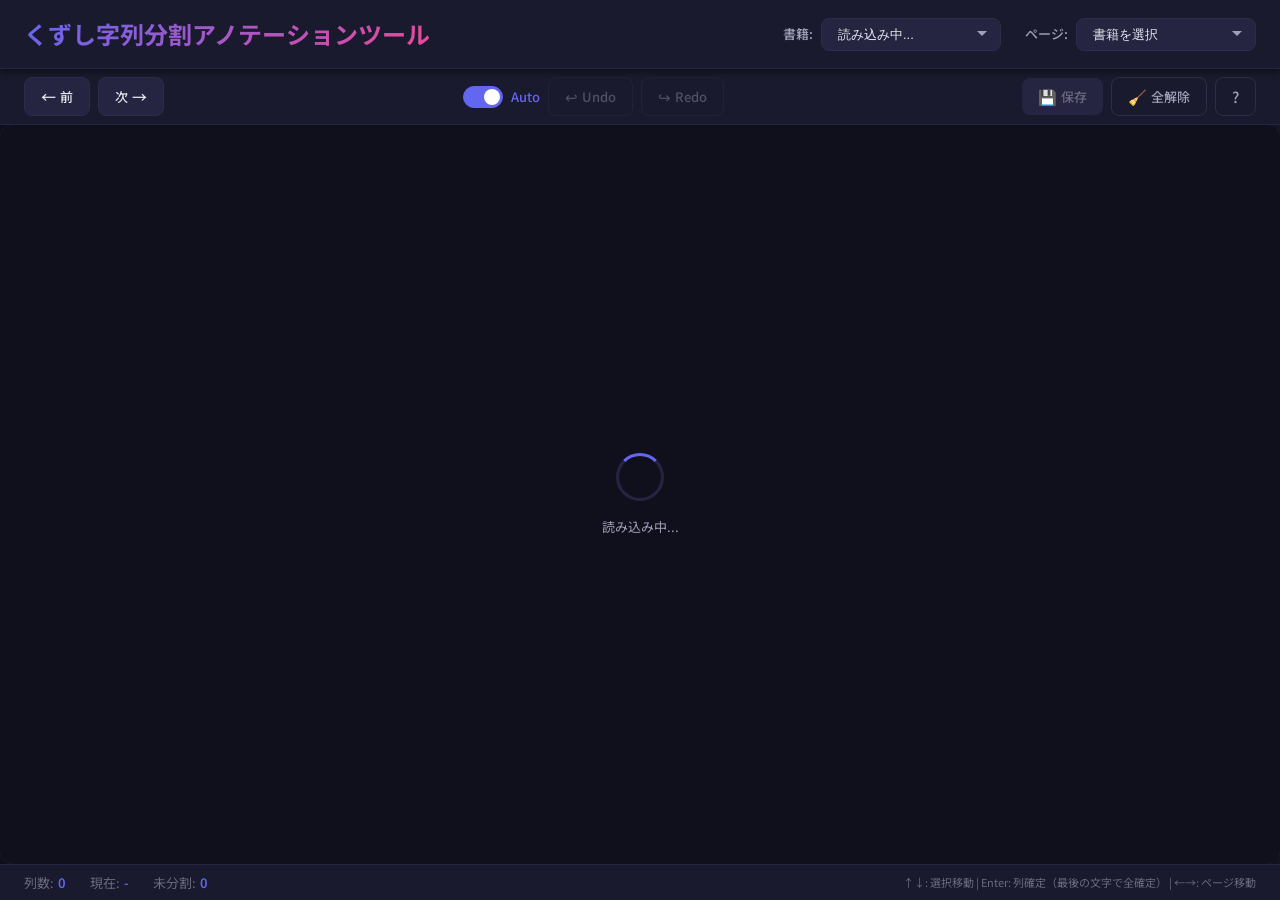
==== templates/index.html @ 4466d8a5 "機能: 自動未分割化の追加、進捗率の更新機能を実装 - README.mdに新しいショートカット「Shift + N」を追加 - 進捗率を更新する関数をapp.jsに追加 - アノテーション保存時にバ" ====
<!DOCTYPE html>
<html lang="ja">
<head>
    <meta charset="UTF-8">
    <meta name="viewport" content="width=device-width, initial-scale=1.0">
    <title>くずし字列分割アノテーションツール</title>
    <meta name="description" content="日本古典籍くずし字データセットの列分割アノテーションツール">
    <link rel="stylesheet" href="/static/style.css?v=2">
    <link rel="preconnect" href="https://fonts.googleapis.com">
    <link rel="preconnect" href="https://fonts.gstatic.com" crossorigin>
    <link href="https://fonts.googleapis.com/css2?family=Noto+Sans+JP:wght@400;500;700&display=swap" rel="stylesheet">
</head>
<body>
    <div class="app">
        <!-- ヘッダー -->
        <header class="header">
            <h1 class="header__title">くずし字列分割アノテーションツール</h1>
            <div class="header__controls">
                <div class="control-group">
                    <label for="book-select">書籍:</label>
                    <select id="book-select" class="select">
                        <option value="">読み込み中...</option>
                    </select>
                </div>
                <div class="control-group">
                    <label for="page-select">ページ:</label>
                    <select id="page-select" class="select">
                        <option value="">書籍を選択</option>
                    </select>
                </div>
            </div>
        </header>

        <!-- ツールバー -->
        <div class="toolbar">
            <div class="toolbar__left">
                <button id="btn-prev" class="btn btn--secondary" title="前のページ (←)">
                    <span class="btn__icon">←</span> 前
                </button>
                <button id="btn-next" class="btn btn--secondary" title="次のページ (→)">
                    次 <span class="btn__icon">→</span>
                </button>
            </div>
            <div class="toolbar__center">
                <label class="toggle" title="自動列推定 ON/OFF (A)">
                    <input type="checkbox" id="auto-toggle" checked>
                    <span class="toggle__slider"></span>
                    <span class="toggle__label">Auto</span>
                </label>
                <button id="btn-undo" class="btn btn--outline" title="元に戻す (Z)" disabled>
                    <span class="btn__icon">↩</span> Undo
                </button>
                <button id="btn-redo" class="btn btn--outline" title="やり直し (Y)" disabled>
                    <span class="btn__icon">↪</span> Redo
                </button>
            </div>
            <div class="toolbar__right">
                <button id="btn-save" class="btn btn--primary btn--muted" title="保存 (S)">
                    <span class="btn__icon">💾</span> 保存
                </button>
                <button id="btn-clear" class="btn btn--outline" title="全解除 (Shift+N)">
                    <span class="btn__icon">🧹</span> 全解除
                </button>
                <button id="btn-help" class="btn btn--outline" title="ヘルプ (H)">
                    <span class="btn__icon">?</span>
                </button>
            </div>
        </div>

        <!-- メインコンテンツ -->
        <main class="main">
            <div class="canvas-container">
                <canvas id="annotation-canvas"></canvas>
                <div id="loading" class="loading">
                    <div class="loading__spinner"></div>
                    <div class="loading__text">読み込み中...</div>
                </div>
                <!-- トースト通知 -->
                <div id="toast" class="toast hidden"></div>
            </div>
        </main>

        <!-- ステータスバー -->
        <footer class="statusbar">
            <div class="statusbar__item">
                <span class="statusbar__label">列数:</span>
                <span id="status-columns" class="statusbar__value">0</span>
            </div>
            <div class="statusbar__item">
                <span class="statusbar__label">現在:</span>
                <span id="status-current" class="statusbar__value">-</span>
            </div>
            <div class="statusbar__item">
                <span class="statusbar__label">未分割:</span>
                <span id="status-remaining" class="statusbar__value">0</span>
            </div>
            <div class="statusbar__item statusbar__hint">
                <span>↑↓: 選択移動 | Enter: 列確定（最後の文字で全確定） | ←→: ページ移動</span>
            </div>
        </footer>
    </div>

    <!-- 保存確認ダイアログ -->
    <dialog id="save-dialog" class="dialog">
        <div class="dialog__content">
            <h2 class="dialog__title">変更を保存しますか？</h2>
            <p class="dialog__text">現在のページに未保存の変更があります。</p>
            <div class="dialog__actions">
                <button id="dialog-cancel" class="btn btn--outline">キャンセル</button>
                <button id="dialog-discard" class="btn btn--secondary">保存しない</button>
                <button id="dialog-save" class="btn btn--primary">保存する</button>
            </div>
        </div>
    </dialog>

    <!-- ヘルプダイアログ -->
    <dialog id="help-dialog" class="dialog dialog--wide">
        <div class="dialog__content">
            <div class="dialog__header">
                <h2 class="dialog__title">くずし字列分割アノテーションツール</h2>
                <button id="help-close" class="dialog__close" title="閉じる">&times;</button>
            </div>
            
            <div class="help-content">
                <section class="help-section">
                    <h3>概要</h3>
                    <p>日本古典籍くずし字データセットの列分割アノテーションを行うツールです。各文字のbboxを列単位でグループ化し、列画像とCSVアノテーションを出力します。</p>
                </section>

                <section class="help-section">
                    <h3>基本操作</h3>
                    <ol>
                        <li>書籍とページを選択（起動時は自動で最初のページを表示）</li>
                        <li>↓キーで列の最後の文字まで移動</li>
                        <li>次の列の先頭文字でEnterキー → 直前までが列として確定</li>
                        <li>最後の列は、最後の文字でEnterキー → 残り全部が確定</li>
                        <li>Sキーで保存 → CSVと列画像を出力</li>
                    </ol>
                </section>

                <section class="help-section">
                    <h3>キーボードショートカット</h3>
                    <table class="help-table">
                        <tr><td><kbd>↑</kbd> <kbd>↓</kbd></td><td>文字選択を移動</td></tr>
                        <tr><td><kbd>←</kbd> <kbd>→</kbd></td><td>前後のページへ移動</td></tr>
                        <tr><td><kbd>Enter</kbd></td><td>列を確定（選択した文字から新しい列開始）</td></tr>
                        <tr><td><kbd>Z</kbd></td><td>元に戻す (Undo)</td></tr>
                        <tr><td><kbd>Y</kbd></td><td>やり直し (Redo)</td></tr>
                        <tr><td><kbd>S</kbd></td><td>保存</td></tr>
                        <tr><td><kbd>H</kbd></td><td>このヘルプを表示</td></tr>
                        <tr><td><kbd>N</kbd></td><td>選択文字を未分割に戻す</td></tr>
                        <tr><td><kbd>Shift</kbd> + <kbd>N</kbd></td><td>全解除（全て未分割に戻す）</td></tr>
                        <tr><td><kbd>A</kbd></td><td>Autoモード ON/OFF 切り替え</td></tr>
                    </table>
                </section>

                <section class="help-section">
                    <h3>表示の見方</h3>
                    <ul class="help-legend">
                        <li><span class="legend-box legend--default"></span>未割り当ての文字</li>
                        <li><span class="legend-box legend--selected"></span>選択中の文字</li>
                        <li><span class="legend-box legend--confirmed"></span>確定済みの列（色で区別）</li>
                        <li><span class="legend-line"></span>Char ID順の重心線</li>
                    </ul>
                </section>

                <section class="help-section">
                    <h3>Autoモード</h3>
                    <p>ONにすると、既存のアノテーションがないページを開いた時に、X座標に基づいて自動で列を推定します。推定結果を修正してから保存できます。</p>
                </section>

                <section class="help-section">
                    <h3>出力ファイル</h3>
                    <ul>
                        <li><code>output/{book_id}/column_annotation.csv</code> - 列アノテーションCSV</li>
                        <li><code>output/{book_id}/columns/{page_id}_col0001.jpg</code> - 列画像</li>
                    </ul>
                </section>
            </div>
        </div>
    </dialog>

    <script src="/static/app.js?v=4"></script>
</body>
</html>
---- static/style.css ----
/* ===== CSS Variables ===== */
:root {
    /* Colors - Dark Theme */
    --bg-primary: #0f0f1a;
    --bg-secondary: #1a1a2e;
    --bg-tertiary: #252542;
    --bg-hover: #2d2d4a;
    
    --text-primary: #e8e8f0;
    --text-secondary: #a0a0b8;
    --text-muted: #6a6a80;
    
    --accent-primary: #6366f1;
    --accent-primary-hover: #818cf8;
    --accent-secondary: #ec4899;
    --accent-success: #10b981;
    --accent-warning: #f59e0b;
    --accent-danger: #ef4444;
    
    /* Bbox Colors */
    --bbox-default: rgba(99, 102, 241, 0.6);
    --bbox-selected: rgba(236, 72, 153, 1);
    --bbox-confirmed: rgba(16, 185, 129, 0.7);
    --centroid-line: rgba(147, 51, 234, 0.5);
    
    /* Shadows */
    --shadow-sm: 0 1px 2px rgba(0, 0, 0, 0.3);
    --shadow-md: 0 4px 6px rgba(0, 0, 0, 0.4);
    --shadow-lg: 0 10px 15px rgba(0, 0, 0, 0.5);
    --shadow-glow: 0 0 20px rgba(99, 102, 241, 0.3);
    
    /* Spacing */
    --space-xs: 4px;
    --space-sm: 8px;
    --space-md: 16px;
    --space-lg: 24px;
    --space-xl: 32px;
    
    /* Borders */
    --radius-sm: 4px;
    --radius-md: 8px;
    --radius-lg: 12px;
    --radius-xl: 16px;
    
    /* Typography */
    --font-family: 'Noto Sans JP', -apple-system, BlinkMacSystemFont, sans-serif;
    --font-size-xs: 11px;
    --font-size-sm: 13px;
    --font-size-md: 15px;
    --font-size-lg: 18px;
    --font-size-xl: 24px;
    
    /* Transitions */
    --transition-fast: 150ms ease;
    --transition-normal: 250ms ease;
}

/* ===== Reset & Base ===== */
*, *::before, *::after {
    box-sizing: border-box;
    margin: 0;
    padding: 0;
}

html, body {
    height: 100%;
    overflow: hidden;
}

body {
    font-family: var(--font-family);
    font-size: var(--font-size-md);
    color: var(--text-primary);
    background: var(--bg-primary);
    line-height: 1.5;
}

/* ===== App Layout ===== */
.app {
    display: flex;
    flex-direction: column;
    height: 100vh;
    background: linear-gradient(135deg, var(--bg-primary) 0%, var(--bg-secondary) 100%);
}

/* ===== Header ===== */
.header {
    display: flex;
    align-items: center;
    justify-content: space-between;
    padding: var(--space-md) var(--space-lg);
    background: var(--bg-secondary);
    border-bottom: 1px solid var(--bg-tertiary);
    box-shadow: var(--shadow-md);
    z-index: 10;
}

.header__title {
    font-size: var(--font-size-xl);
    font-weight: 700;
    background: linear-gradient(135deg, var(--accent-primary) 0%, var(--accent-secondary) 100%);
    -webkit-background-clip: text;
    -webkit-text-fill-color: transparent;
    background-clip: text;
}

.header__controls {
    display: flex;
    gap: var(--space-lg);
}

.control-group {
    display: flex;
    align-items: center;
    gap: var(--space-sm);
}

.control-group label {
    font-size: var(--font-size-sm);
    color: var(--text-secondary);
    font-weight: 500;
}

/* ===== Select ===== */
.select {
    appearance: none;
    background: var(--bg-tertiary);
    border: 1px solid var(--bg-hover);
    border-radius: var(--radius-md);
    padding: var(--space-sm) var(--space-xl) var(--space-sm) var(--space-md);
    font-size: var(--font-size-sm);
    color: var(--text-primary);
    cursor: pointer;
    transition: all var(--transition-fast);
    background-image: url("data:image/svg+xml,%3Csvg xmlns='http://www.w3.org/2000/svg' width='12' height='12' viewBox='0 0 12 12'%3E%3Cpath fill='%23a0a0b8' d='M6 8L1 3h10z'/%3E%3C/svg%3E");
    background-repeat: no-repeat;
    background-position: right 12px center;
    min-width: 180px;
}

.select:hover {
    border-color: var(--accent-primary);
    background-color: var(--bg-hover);
}

.select:focus {
    outline: none;
    border-color: var(--accent-primary);
    box-shadow: 0 0 0 3px rgba(99, 102, 241, 0.2);
}

/* ===== Toolbar ===== */
.toolbar {
    display: flex;
    align-items: center;
    justify-content: space-between;
    padding: var(--space-sm) var(--space-lg);
    background: var(--bg-secondary);
    border-bottom: 1px solid var(--bg-tertiary);
}

.toolbar__left,
.toolbar__center,
.toolbar__right {
    display: flex;
    align-items: center;
    gap: var(--space-sm);
}

/* ===== Toggle Switch ===== */
.toggle {
    display: inline-flex;
    align-items: center;
    gap: var(--space-sm);
    cursor: pointer;
    user-select: none;
}

.toggle input {
    display: none;
}

.toggle__slider {
    position: relative;
    width: 40px;
    height: 22px;
    background: var(--bg-tertiary);
    border-radius: 11px;
    border: 1px solid var(--bg-hover);
    transition: all var(--transition-fast);
}

.toggle__slider::before {
    content: '';
    position: absolute;
    top: 2px;
    left: 2px;
    width: 16px;
    height: 16px;
    background: var(--text-secondary);
    border-radius: 50%;
    transition: all var(--transition-fast);
}

.toggle input:checked + .toggle__slider {
    background: var(--accent-primary);
    border-color: var(--accent-primary);
}

.toggle input:checked + .toggle__slider::before {
    transform: translateX(18px);
    background: white;
}

.toggle__label {
    font-size: var(--font-size-sm);
    font-weight: 500;
    color: var(--text-secondary);
}

.toggle input:checked ~ .toggle__label {
    color: var(--accent-primary);
}

/* ===== Buttons ===== */
.btn {
    display: inline-flex;
    align-items: center;
    gap: var(--space-xs);
    padding: var(--space-sm) var(--space-md);
    border: none;
    border-radius: var(--radius-md);
    font-size: var(--font-size-sm);
    font-weight: 500;
    cursor: pointer;
    transition: all var(--transition-fast);
    font-family: inherit;
}

.btn:disabled {
    opacity: 0.4;
    cursor: not-allowed;
}

.btn__icon {
    font-size: var(--font-size-md);
}

.btn--primary {
    background: linear-gradient(135deg, var(--accent-primary) 0%, var(--accent-secondary) 100%);
    color: white;
    box-shadow: var(--shadow-sm);
}

.btn--primary:hover:not(:disabled) {
    transform: translateY(-1px);
    box-shadow: var(--shadow-md), var(--shadow-glow);
}

.btn--primary:active:not(:disabled) {
    transform: translateY(0);
}

.btn--primary.btn--muted {
    background: var(--bg-tertiary) !important;
    color: var(--text-muted) !important;
    box-shadow: none !important;
}

.btn--primary.btn--muted:hover:not(:disabled) {
    background: var(--bg-hover) !important;
    transform: none !important;
    box-shadow: none !important;
}

.btn--secondary {
    background: var(--bg-tertiary);
    color: var(--text-primary);
    border: 1px solid var(--bg-hover);
}

.btn--secondary:hover:not(:disabled) {
    background: var(--bg-hover);
    border-color: var(--accent-primary);
}

.btn--outline {
    background: transparent;
    color: var(--text-secondary);
    border: 1px solid var(--bg-hover);
}

.btn--outline:hover:not(:disabled) {
    background: var(--bg-tertiary);
    color: var(--text-primary);
    border-color: var(--accent-primary);
}

/* ===== Main Content ===== */
.main {
    flex: 1;
    display: flex;
    align-items: center;
    justify-content: center;
    padding: 0;
    overflow: hidden;
    position: relative;
    min-height: 0; /* flexboxで縮小を許可 */
}

.canvas-container {
    position: relative;
    width: 100%;
    height: 100%;
    display: flex;
    align-items: flex-start;
    justify-content: center;
    overflow: hidden;
    border-radius: var(--radius-lg);
    box-shadow: var(--shadow-lg);
    background: var(--bg-tertiary);
}

#annotation-canvas {
    display: block;
    cursor: crosshair;
}

/* ===== Loading ===== */
.loading {
    position: absolute;
    top: 0;
    left: 0;
    right: 0;
    bottom: 0;
    display: flex;
    flex-direction: column;
    align-items: center;
    justify-content: center;
    background: rgba(15, 15, 26, 0.9);
    backdrop-filter: blur(4px);
    z-index: 100;
}

.loading.hidden {
    display: none;
}

.loading__spinner {
    width: 48px;
    height: 48px;
    border: 3px solid var(--bg-tertiary);
    border-top-color: var(--accent-primary);
    border-radius: 50%;
    animation: spin 1s linear infinite;
}

@keyframes spin {
    to { transform: rotate(360deg); }
}

.loading__text {
    margin-top: var(--space-md);
    color: var(--text-secondary);
    font-size: var(--font-size-sm);
}

/* ===== Toast ===== */
.toast {
    position: absolute;
    top: var(--space-md);
    right: var(--space-md);
    padding: var(--space-sm) var(--space-lg);
    background: linear-gradient(135deg, var(--accent-success) 0%, #059669 100%);
    color: white;
    border-radius: var(--radius-md);
    font-size: var(--font-size-sm);
    font-weight: 500;
    box-shadow: var(--shadow-lg);
    z-index: 200;
    opacity: 1;
    transform: translateY(0);
    transition: opacity 0.3s ease, transform 0.3s ease;
}

.toast.hidden {
    opacity: 0;
    transform: translateY(-10px);
    pointer-events: none;
}

.toast.error {
    background: linear-gradient(135deg, var(--accent-danger) 0%, #dc2626 100%);
}

/* ===== Status Bar ===== */
.statusbar {
    display: flex;
    align-items: center;
    gap: var(--space-lg);
    padding: var(--space-sm) var(--space-lg);
    background: var(--bg-secondary);
    border-top: 1px solid var(--bg-tertiary);
    font-size: var(--font-size-sm);
}

.statusbar__item {
    display: flex;
    align-items: center;
    gap: var(--space-xs);
}

.statusbar__label {
    color: var(--text-muted);
}

.statusbar__value {
    color: var(--accent-primary);
    font-weight: 600;
    font-variant-numeric: tabular-nums;
}

.statusbar__hint {
    margin-left: auto;
    color: var(--text-muted);
    font-size: var(--font-size-xs);
}

/* ===== Dialog ===== */
.dialog {
    position: fixed;
    top: 50%;
    left: 50%;
    transform: translate(-50%, -50%);
    border: none;
    border-radius: var(--radius-xl);
    background: var(--bg-secondary);
    box-shadow: var(--shadow-lg);
    padding: 0;
    max-width: 400px;
    width: 90%;
}

.dialog::backdrop {
    background: rgba(0, 0, 0, 0.7);
    backdrop-filter: blur(4px);
}

.dialog__content {
    padding: var(--space-xl);
}

.dialog__title {
    font-size: var(--font-size-lg);
    font-weight: 600;
    color: var(--text-primary);
    margin-bottom: var(--space-sm);
}

.dialog__text {
    color: var(--text-secondary);
    font-size: var(--font-size-sm);
    margin-bottom: var(--space-lg);
}

.dialog__actions {
    display: flex;
    gap: var(--space-sm);
    justify-content: flex-end;
}

/* ===== Help Dialog ===== */
.dialog--wide {
    max-width: 600px;
    max-height: 80vh;
}

.dialog--wide .dialog__content {
    padding: var(--space-lg);
    overflow-y: auto;
    max-height: 80vh;
}

.dialog__header {
    display: flex;
    justify-content: space-between;
    align-items: center;
    margin-bottom: var(--space-md);
    padding-bottom: var(--space-md);
    border-bottom: 1px solid var(--bg-tertiary);
}

.dialog__header .dialog__title {
    margin-bottom: 0;
}

.dialog__close {
    background: none;
    border: none;
    font-size: 24px;
    color: var(--text-secondary);
    cursor: pointer;
    padding: var(--space-xs);
    line-height: 1;
    transition: color var(--transition-fast);
}

.dialog__close:hover {
    color: var(--text-primary);
}

.help-content {
    font-size: var(--font-size-sm);
    color: var(--text-secondary);
}

.help-section {
    margin-bottom: var(--space-lg);
}

.help-section:last-child {
    margin-bottom: 0;
}

.help-section h3 {
    font-size: var(--font-size-md);
    font-weight: 600;
    color: var(--text-primary);
    margin-bottom: var(--space-sm);
}

.help-section p {
    line-height: 1.6;
}

.help-section ol,
.help-section ul {
    padding-left: var(--space-lg);
    line-height: 1.8;
}

.help-section code {
    background: var(--bg-tertiary);
    padding: 2px 6px;
    border-radius: var(--radius-sm);
    font-family: monospace;
    font-size: var(--font-size-xs);
}

.help-table {
    width: 100%;
    border-collapse: collapse;
}

.help-table td {
    padding: var(--space-xs) var(--space-sm);
    border-bottom: 1px solid var(--bg-tertiary);
}

.help-table td:first-child {
    width: 120px;
    white-space: nowrap;
}

.help-table kbd {
    display: inline-block;
    background: var(--bg-tertiary);
    border: 1px solid var(--bg-hover);
    border-radius: var(--radius-sm);
    padding: 2px 8px;
    font-family: inherit;
    font-size: var(--font-size-xs);
    box-shadow: 0 1px 0 var(--bg-hover);
}

.help-legend {
    list-style: none;
    padding: 0;
    display: flex;
    flex-wrap: wrap;
    gap: var(--space-md);
}

.help-legend li {
    display: flex;
    align-items: center;
    gap: var(--space-xs);
}

.legend-box {
    display: inline-block;
    width: 20px;
    height: 20px;
    border-radius: var(--radius-sm);
}

.legend--default {
    background: rgba(99, 102, 241, 0.25);
    border: 2px solid rgba(99, 102, 241, 0.6);
}

.legend--selected {
    background: rgba(236, 72, 153, 0.4);
    border: 2px solid rgba(236, 72, 153, 1);
}

.legend--confirmed {
    background: rgba(16, 185, 129, 0.2);
    border: 2px solid rgba(16, 185, 129, 0.7);
}

.legend-line {
    display: inline-block;
    width: 30px;
    height: 3px;
    background: repeating-linear-gradient(
        90deg,
        rgba(147, 51, 234, 0.9) 0px,
        rgba(147, 51, 234, 0.9) 8px,
        transparent 8px,
        transparent 12px
    );
}

/* ===== Scrollbar ===== */
::-webkit-scrollbar {
    width: 10px;
    height: 10px;
}

::-webkit-scrollbar-track {
    background: var(--bg-tertiary);
    border-radius: var(--radius-sm);
}

::-webkit-scrollbar-thumb {
    background: var(--bg-hover);
    border-radius: var(--radius-sm);
}

::-webkit-scrollbar-thumb:hover {
    background: var(--accent-primary);
}

/* ===== Responsive ===== */
@media (max-width: 768px) {
    .header {
        flex-direction: column;
        gap: var(--space-md);
    }
    
    .header__controls {
        width: 100%;
        flex-direction: column;
        gap: var(--space-sm);
    }
    
    .select {
        width: 100%;
    }
    
    .toolbar {
        flex-wrap: wrap;
        gap: var(--space-sm);
    }
    
    .statusbar {
        flex-wrap: wrap;
        gap: var(--space-sm);
    }
    
    .statusbar__hint {
        width: 100%;
        margin-left: 0;
        text-align: center;
    }
}
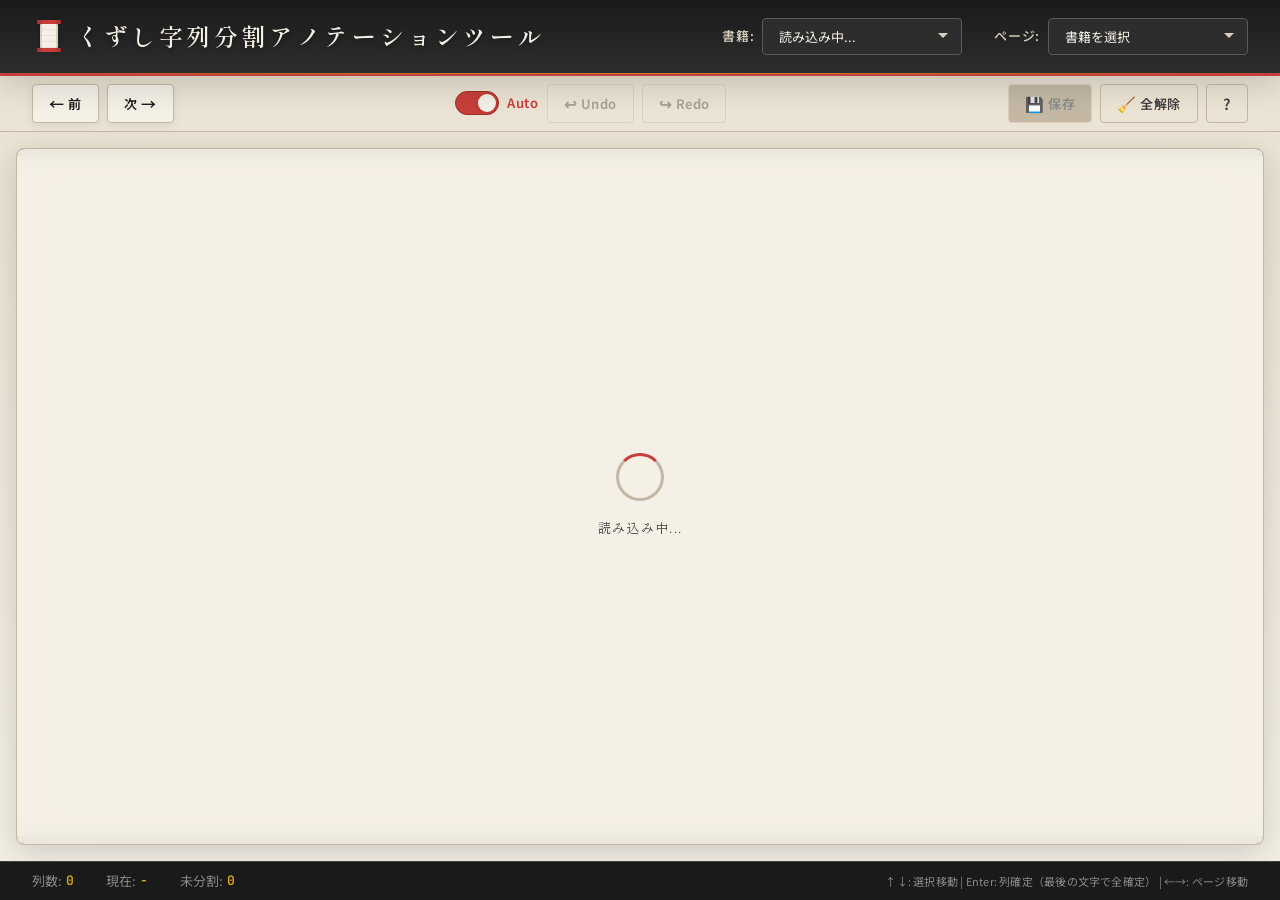
==== commit e31aa64d: "スタイル: 墨と和紙デザインシステムの導入と色の定義を更新" ====
--- a/templates/index.html
+++ b/templates/index.html
@@ -5,10 +5,10 @@
     <meta name="viewport" content="width=device-width, initial-scale=1.0">
     <title>くずし字列分割アノテーションツール</title>
     <meta name="description" content="日本古典籍くずし字データセットの列分割アノテーションツール">
-    <link rel="stylesheet" href="/static/style.css?v=2">
+    <link rel="stylesheet" href="/static/style.css?v=3">
     <link rel="preconnect" href="https://fonts.googleapis.com">
     <link rel="preconnect" href="https://fonts.gstatic.com" crossorigin>
-    <link href="https://fonts.googleapis.com/css2?family=Noto+Sans+JP:wght@400;500;700&display=swap" rel="stylesheet">
+    <link href="https://fonts.googleapis.com/css2?family=Shippori+Mincho:wght@400;500;600;700&family=Noto+Sans+JP:wght@400;500;600;700&family=JetBrains+Mono:wght@400;500&display=swap" rel="stylesheet">
 </head>
 <body>
     <div class="app">
--- a/static/style.css
+++ b/static/style.css
@@ -1,61 +1,88 @@
-/* ===== CSS Variables ===== */
+/* ===== 墨と和紙 - Sumi & Washi Design System ===== */
+
+/* 
+ * くずし字アノテーションツール
+ * 伝統的な和紙・墨のテクスチャとモダンなUIの融合
+ */
+
 :root {
-    /* Colors - Dark Theme */
-    --bg-primary: #0f0f1a;
-    --bg-secondary: #1a1a2e;
-    --bg-tertiary: #252542;
-    --bg-hover: #2d2d4a;
-    
-    --text-primary: #e8e8f0;
-    --text-secondary: #a0a0b8;
-    --text-muted: #6a6a80;
-    
-    --accent-primary: #6366f1;
-    --accent-primary-hover: #818cf8;
-    --accent-secondary: #ec4899;
-    --accent-success: #10b981;
-    --accent-warning: #f59e0b;
-    --accent-danger: #ef4444;
-    
-    /* Bbox Colors */
-    --bbox-default: rgba(99, 102, 241, 0.6);
-    --bbox-selected: rgba(236, 72, 153, 1);
-    --bbox-confirmed: rgba(16, 185, 129, 0.7);
-    --centroid-line: rgba(147, 51, 234, 0.5);
-    
-    /* Shadows */
-    --shadow-sm: 0 1px 2px rgba(0, 0, 0, 0.3);
-    --shadow-md: 0 4px 6px rgba(0, 0, 0, 0.4);
-    --shadow-lg: 0 10px 15px rgba(0, 0, 0, 0.5);
-    --shadow-glow: 0 0 20px rgba(99, 102, 241, 0.3);
-    
-    /* Spacing */
+    /* === 墨色パレット (Sumi Colors) === */
+    --sumi-black: #1a1a1a;
+    --sumi-deep: #2d2d2d;
+    --sumi-medium: #404040;
+    --sumi-light: #5a5a5a;
+    --sumi-fade: #8a8a8a;
+    
+    /* === 和紙色パレット (Washi Colors) === */
+    --washi-cream: #f5f0e6;
+    --washi-warm: #ebe3d3;
+    --washi-tan: #d9cfc0;
+    --washi-shadow: #c4b8a5;
+    
+    /* === 朱色アクセント (Shu Accent) === */
+    --shu-primary: #c73e3a;
+    --shu-bright: #e04a45;
+    --shu-deep: #a02f2c;
+    --shu-glow: rgba(199, 62, 58, 0.3);
+    
+    /* === 墨の濃淡 (Ink Gradients) === */
+    --ink-strong: rgba(26, 26, 26, 0.95);
+    --ink-medium: rgba(26, 26, 26, 0.7);
+    --ink-light: rgba(26, 26, 26, 0.4);
+    --ink-wash: rgba(26, 26, 26, 0.15);
+    
+    /* === 金箔アクセント (Kinpaku) === */
+    --kinpaku: #b8860b;
+    --kinpaku-light: #daa520;
+    --kinpaku-glow: rgba(184, 134, 11, 0.2);
+    
+    /* === セマンティックカラー === */
+    --success: #4a7c59;
+    --success-light: #5d9a70;
+    --warning: #c9a227;
+    --danger: #c73e3a;
+    
+    /* === 影 (Shadows) === */
+    --shadow-soft: 0 2px 8px rgba(26, 26, 26, 0.08);
+    --shadow-medium: 0 4px 16px rgba(26, 26, 26, 0.12);
+    --shadow-strong: 0 8px 32px rgba(26, 26, 26, 0.18);
+    --shadow-inset: inset 0 1px 3px rgba(26, 26, 26, 0.1);
+    
+    /* === スペーシング === */
     --space-xs: 4px;
     --space-sm: 8px;
     --space-md: 16px;
     --space-lg: 24px;
     --space-xl: 32px;
-    
-    /* Borders */
+    --space-2xl: 48px;
+    
+    /* === 角丸 === */
     --radius-sm: 4px;
     --radius-md: 8px;
     --radius-lg: 12px;
     --radius-xl: 16px;
     
-    /* Typography */
-    --font-family: 'Noto Sans JP', -apple-system, BlinkMacSystemFont, sans-serif;
-    --font-size-xs: 11px;
-    --font-size-sm: 13px;
-    --font-size-md: 15px;
-    --font-size-lg: 18px;
-    --font-size-xl: 24px;
-    
-    /* Transitions */
-    --transition-fast: 150ms ease;
-    --transition-normal: 250ms ease;
-}
-
-/* ===== Reset & Base ===== */
+    /* === タイポグラフィ === */
+    --font-display: "Shippori Mincho", "Noto Serif JP", "游明朝", "Yu Mincho", serif;
+    --font-body: "Noto Sans JP", "Hiragino Sans", sans-serif;
+    --font-mono: "JetBrains Mono", "Source Code Pro", monospace;
+    
+    --text-xs: 11px;
+    --text-sm: 13px;
+    --text-md: 15px;
+    --text-lg: 18px;
+    --text-xl: 24px;
+    --text-2xl: 32px;
+    
+    /* === トランジション === */
+    --ease-smooth: cubic-bezier(0.4, 0, 0.2, 1);
+    --ease-bounce: cubic-bezier(0.34, 1.56, 0.64, 1);
+    --duration-fast: 150ms;
+    --duration-normal: 250ms;
+    --duration-slow: 400ms;
+}
+
+/* ===== リセット & ベース ===== */
 *, *::before, *::after {
     box-sizing: border-box;
     margin: 0;
@@ -68,45 +95,136 @@
 }
 
 body {
-    font-family: var(--font-family);
-    font-size: var(--font-size-md);
-    color: var(--text-primary);
-    background: var(--bg-primary);
-    line-height: 1.5;
-}
-
-/* ===== App Layout ===== */
+    font-family: var(--font-body);
+    font-size: var(--text-md);
+    color: var(--sumi-black);
+    background: var(--washi-cream);
+    line-height: 1.7;
+    -webkit-font-smoothing: antialiased;
+    -moz-osx-font-smoothing: grayscale;
+}
+
+/* === 和紙テクスチャ背景 === */
+body::before {
+    content: '';
+    position: fixed;
+    top: 0;
+    left: 0;
+    right: 0;
+    bottom: 0;
+    background: 
+        /* 繊維感のノイズ */
+        url("data:image/svg+xml,%3Csvg viewBox='0 0 256 256' xmlns='http://www.w3.org/2000/svg'%3E%3Cfilter id='noise'%3E%3CfeTurbulence type='fractalNoise' baseFrequency='0.9' numOctaves='4' stitchTiles='stitch'/%3E%3C/filter%3E%3Crect width='100%25' height='100%25' filter='url(%23noise)'/%3E%3C/svg%3E"),
+        /* 微妙なグラデーション */
+        linear-gradient(
+            135deg,
+            var(--washi-cream) 0%,
+            var(--washi-warm) 50%,
+            var(--washi-cream) 100%
+        );
+    opacity: 0.4;
+    pointer-events: none;
+    z-index: -1;
+}
+
+/* ===== アプリレイアウト ===== */
 .app {
     display: flex;
     flex-direction: column;
     height: 100vh;
-    background: linear-gradient(135deg, var(--bg-primary) 0%, var(--bg-secondary) 100%);
-}
-
-/* ===== Header ===== */
+    position: relative;
+}
+
+/* ===== ヘッダー ===== */
 .header {
     display: flex;
     align-items: center;
     justify-content: space-between;
-    padding: var(--space-md) var(--space-lg);
-    background: var(--bg-secondary);
-    border-bottom: 1px solid var(--bg-tertiary);
-    box-shadow: var(--shadow-md);
-    z-index: 10;
+    padding: var(--space-md) var(--space-xl);
+    background: linear-gradient(
+        to bottom,
+        var(--sumi-black) 0%,
+        var(--sumi-deep) 100%
+    );
+    border-bottom: 3px solid var(--shu-primary);
+    box-shadow: var(--shadow-strong);
+    position: relative;
+    z-index: 100;
+}
+
+/* 金箔の装飾ライン */
+.header::after {
+    content: '';
+    position: absolute;
+    bottom: -1px;
+    left: 0;
+    right: 0;
+    height: 1px;
+    background: linear-gradient(
+        90deg,
+        transparent 0%,
+        var(--kinpaku) 20%,
+        var(--kinpaku-light) 50%,
+        var(--kinpaku) 80%,
+        transparent 100%
+    );
+    opacity: 0.6;
 }
 
 .header__title {
-    font-size: var(--font-size-xl);
-    font-weight: 700;
-    background: linear-gradient(135deg, var(--accent-primary) 0%, var(--accent-secondary) 100%);
-    -webkit-background-clip: text;
-    -webkit-text-fill-color: transparent;
-    background-clip: text;
+    font-family: var(--font-display);
+    font-size: var(--text-xl);
+    font-weight: 600;
+    color: var(--washi-cream);
+    letter-spacing: 0.15em;
+    text-shadow: 0 2px 4px rgba(0, 0, 0, 0.3);
+    position: relative;
+    padding-left: 44px;
+}
+
+/* 巻物風の装飾 (Scroll Icon) */
+.header__title::before {
+    content: '';
+    position: absolute;
+    left: 8px;
+    top: 50%;
+    transform: translateY(-50%);
+    width: 18px;
+    height: 24px;
+    background-color: var(--washi-cream);
+    background-image: repeating-linear-gradient(
+        transparent,
+        transparent 5px,
+        rgba(0, 0, 0, 0.1) 6px
+    );
+    border-left: 2px solid var(--washi-tan);
+    border-right: 2px solid var(--washi-tan);
+    border-radius: 1px;
+    box-shadow: 0 2px 4px rgba(0,0,0,0.3);
+    z-index: 1;
+}
+
+.header__title::after {
+    content: '';
+    position: absolute;
+    left: 5px;
+    top: 50%;
+    transform: translateY(-50%);
+    width: 24px;
+    height: 32px;
+    background-image: 
+        linear-gradient(to right, var(--shu-deep), var(--shu-primary) 30%, var(--shu-primary) 70%, var(--shu-deep)),
+        linear-gradient(to right, var(--shu-deep), var(--shu-primary) 30%, var(--shu-primary) 70%, var(--shu-deep));
+    background-size: 100% 4px;
+    background-position: top center, bottom center;
+    background-repeat: no-repeat;
+    pointer-events: none;
+    z-index: 2;
 }
 
 .header__controls {
     display: flex;
-    gap: var(--space-lg);
+    gap: var(--space-xl);
 }
 
 .control-group {
@@ -116,47 +234,55 @@
 }
 
 .control-group label {
-    font-size: var(--font-size-sm);
-    color: var(--text-secondary);
+    font-size: var(--text-sm);
+    color: var(--washi-tan);
     font-weight: 500;
-}
-
-/* ===== Select ===== */
+    letter-spacing: 0.05em;
+}
+
+/* ===== セレクトボックス ===== */
 .select {
     appearance: none;
-    background: var(--bg-tertiary);
-    border: 1px solid var(--bg-hover);
-    border-radius: var(--radius-md);
+    background: var(--sumi-deep);
+    border: 1px solid var(--sumi-light);
+    border-radius: var(--radius-sm);
     padding: var(--space-sm) var(--space-xl) var(--space-sm) var(--space-md);
-    font-size: var(--font-size-sm);
-    color: var(--text-primary);
+    font-family: var(--font-body);
+    font-size: var(--text-sm);
+    color: var(--washi-cream);
     cursor: pointer;
-    transition: all var(--transition-fast);
-    background-image: url("data:image/svg+xml,%3Csvg xmlns='http://www.w3.org/2000/svg' width='12' height='12' viewBox='0 0 12 12'%3E%3Cpath fill='%23a0a0b8' d='M6 8L1 3h10z'/%3E%3C/svg%3E");
+    transition: all var(--duration-fast) var(--ease-smooth);
+    background-image: url("data:image/svg+xml,%3Csvg xmlns='http://www.w3.org/2000/svg' width='12' height='12' viewBox='0 0 12 12'%3E%3Cpath fill='%23d9cfc0' d='M6 8L1 3h10z'/%3E%3C/svg%3E");
     background-repeat: no-repeat;
     background-position: right 12px center;
-    min-width: 180px;
+    min-width: 200px;
 }
 
 .select:hover {
-    border-color: var(--accent-primary);
-    background-color: var(--bg-hover);
+    border-color: var(--shu-primary);
+    background-color: var(--sumi-medium);
 }
 
 .select:focus {
     outline: none;
-    border-color: var(--accent-primary);
-    box-shadow: 0 0 0 3px rgba(99, 102, 241, 0.2);
-}
-
-/* ===== Toolbar ===== */
+    border-color: var(--shu-primary);
+    box-shadow: 0 0 0 3px var(--shu-glow);
+}
+
+.select option {
+    background: var(--sumi-deep);
+    color: var(--washi-cream);
+}
+
+/* ===== ツールバー ===== */
 .toolbar {
     display: flex;
     align-items: center;
     justify-content: space-between;
-    padding: var(--space-sm) var(--space-lg);
-    background: var(--bg-secondary);
-    border-bottom: 1px solid var(--bg-tertiary);
+    padding: var(--space-sm) var(--space-xl);
+    background: var(--washi-warm);
+    border-bottom: 1px solid var(--washi-shadow);
+    box-shadow: var(--shadow-soft);
 }
 
 .toolbar__left,
@@ -167,7 +293,7 @@
     gap: var(--space-sm);
 }
 
-/* ===== Toggle Switch ===== */
+/* ===== トグルスイッチ ===== */
 .toggle {
     display: inline-flex;
     align-items: center;
@@ -182,12 +308,12 @@
 
 .toggle__slider {
     position: relative;
-    width: 40px;
-    height: 22px;
-    background: var(--bg-tertiary);
-    border-radius: 11px;
-    border: 1px solid var(--bg-hover);
-    transition: all var(--transition-fast);
+    width: 44px;
+    height: 24px;
+    background: var(--washi-shadow);
+    border-radius: 12px;
+    border: 1px solid var(--sumi-fade);
+    transition: all var(--duration-fast) var(--ease-smooth);
 }
 
 .toggle__slider::before {
@@ -195,46 +321,51 @@
     position: absolute;
     top: 2px;
     left: 2px;
-    width: 16px;
-    height: 16px;
-    background: var(--text-secondary);
+    width: 18px;
+    height: 18px;
+    background: var(--washi-cream);
     border-radius: 50%;
-    transition: all var(--transition-fast);
+    box-shadow: var(--shadow-soft);
+    transition: all var(--duration-normal) var(--ease-bounce);
 }
 
 .toggle input:checked + .toggle__slider {
-    background: var(--accent-primary);
-    border-color: var(--accent-primary);
+    background: var(--shu-primary);
+    border-color: var(--shu-deep);
 }
 
 .toggle input:checked + .toggle__slider::before {
-    transform: translateX(18px);
-    background: white;
+    transform: translateX(20px);
+    background: var(--washi-cream);
 }
 
 .toggle__label {
-    font-size: var(--font-size-sm);
-    font-weight: 500;
-    color: var(--text-secondary);
+    font-size: var(--text-sm);
+    font-weight: 600;
+    color: var(--sumi-medium);
+    letter-spacing: 0.05em;
 }
 
 .toggle input:checked ~ .toggle__label {
-    color: var(--accent-primary);
-}
-
-/* ===== Buttons ===== */
+    color: var(--shu-primary);
+}
+
+/* ===== ボタン ===== */
 .btn {
     display: inline-flex;
     align-items: center;
     gap: var(--space-xs);
     padding: var(--space-sm) var(--space-md);
     border: none;
-    border-radius: var(--radius-md);
-    font-size: var(--font-size-sm);
-    font-weight: 500;
+    border-radius: var(--radius-sm);
+    font-family: var(--font-body);
+    font-size: var(--text-sm);
+    font-weight: 600;
+    letter-spacing: 0.03em;
     cursor: pointer;
-    transition: all var(--transition-fast);
-    font-family: inherit;
+    transition: all var(--duration-fast) var(--ease-smooth);
+    position: relative;
+    overflow: hidden;
 }
 
 .btn:disabled {
@@ -243,69 +374,89 @@
 }
 
 .btn__icon {
-    font-size: var(--font-size-md);
-}
-
+    font-size: var(--text-md);
+}
+
+/* プライマリボタン - 朱色 */
 .btn--primary {
-    background: linear-gradient(135deg, var(--accent-primary) 0%, var(--accent-secondary) 100%);
-    color: white;
-    box-shadow: var(--shadow-sm);
+    background: linear-gradient(
+        135deg,
+        var(--shu-primary) 0%,
+        var(--shu-deep) 100%
+    );
+    color: var(--washi-cream);
+    box-shadow: var(--shadow-soft), 0 2px 8px var(--shu-glow);
+    border: 1px solid var(--shu-deep);
 }
 
 .btn--primary:hover:not(:disabled) {
+    background: linear-gradient(
+        135deg,
+        var(--shu-bright) 0%,
+        var(--shu-primary) 100%
+    );
     transform: translateY(-1px);
-    box-shadow: var(--shadow-md), var(--shadow-glow);
+    box-shadow: var(--shadow-medium), 0 4px 16px var(--shu-glow);
 }
 
 .btn--primary:active:not(:disabled) {
     transform: translateY(0);
 }
 
+/* ミュートされたプライマリ */
 .btn--primary.btn--muted {
-    background: var(--bg-tertiary) !important;
-    color: var(--text-muted) !important;
+    background: var(--washi-shadow) !important;
+    color: var(--sumi-fade) !important;
     box-shadow: none !important;
+    border-color: var(--washi-tan) !important;
 }
 
 .btn--primary.btn--muted:hover:not(:disabled) {
-    background: var(--bg-hover) !important;
+    background: var(--washi-tan) !important;
     transform: none !important;
-    box-shadow: none !important;
-}
-
+}
+
+/* セカンダリボタン */
 .btn--secondary {
-    background: var(--bg-tertiary);
-    color: var(--text-primary);
-    border: 1px solid var(--bg-hover);
+    background: var(--washi-cream);
+    color: var(--sumi-black);
+    border: 1px solid var(--washi-shadow);
+    box-shadow: var(--shadow-soft);
 }
 
 .btn--secondary:hover:not(:disabled) {
-    background: var(--bg-hover);
-    border-color: var(--accent-primary);
-}
-
+    background: var(--washi-warm);
+    border-color: var(--sumi-fade);
+}
+
+/* アウトラインボタン */
 .btn--outline {
     background: transparent;
-    color: var(--text-secondary);
-    border: 1px solid var(--bg-hover);
+    color: var(--sumi-medium);
+    border: 1px solid var(--washi-shadow);
 }
 
 .btn--outline:hover:not(:disabled) {
-    background: var(--bg-tertiary);
-    color: var(--text-primary);
-    border-color: var(--accent-primary);
-}
-
-/* ===== Main Content ===== */
+    background: var(--washi-cream);
+    border-color: var(--sumi-fade);
+    color: var(--sumi-black);
+}
+
+/* ===== メインコンテンツ ===== */
 .main {
     flex: 1;
     display: flex;
     align-items: center;
     justify-content: center;
-    padding: 0;
+    padding: var(--space-md);
     overflow: hidden;
     position: relative;
-    min-height: 0; /* flexboxで縮小を許可 */
+    min-height: 0;
+    background: linear-gradient(
+        180deg,
+        var(--washi-warm) 0%,
+        var(--washi-cream) 100%
+    );
 }
 
 .canvas-container {
@@ -316,17 +467,50 @@
     align-items: flex-start;
     justify-content: center;
     overflow: hidden;
-    border-radius: var(--radius-lg);
-    box-shadow: var(--shadow-lg);
-    background: var(--bg-tertiary);
+    border-radius: var(--radius-md);
+    background: var(--washi-cream);
+    box-shadow: 
+        var(--shadow-strong),
+        inset 0 0 60px rgba(26, 26, 26, 0.05);
+    border: 1px solid var(--washi-shadow);
+}
+
+/* 巻物風の装飾 */
+.canvas-container::before,
+.canvas-container::after {
+    content: '';
+    position: absolute;
+    left: 0;
+    right: 0;
+    height: 8px;
+    background: linear-gradient(
+        90deg,
+        var(--sumi-deep) 0%,
+        var(--sumi-black) 10%,
+        var(--sumi-black) 90%,
+        var(--sumi-deep) 100%
+    );
+    z-index: 10;
+}
+
+.canvas-container::before {
+    top: 0;
+    border-radius: var(--radius-md) var(--radius-md) 0 0;
+}
+
+.canvas-container::after {
+    bottom: 0;
+    border-radius: 0 0 var(--radius-md) var(--radius-md);
 }
 
 #annotation-canvas {
     display: block;
     cursor: crosshair;
-}
-
-/* ===== Loading ===== */
+    margin-top: 8px;
+    margin-bottom: 8px;
+}
+
+/* ===== ローディング ===== */
 .loading {
     position: absolute;
     top: 0;
@@ -337,8 +521,8 @@
     flex-direction: column;
     align-items: center;
     justify-content: center;
-    background: rgba(15, 15, 26, 0.9);
-    backdrop-filter: blur(4px);
+    background: rgba(245, 240, 230, 0.95);
+    backdrop-filter: blur(8px);
     z-index: 100;
 }
 
@@ -349,8 +533,8 @@
 .loading__spinner {
     width: 48px;
     height: 48px;
-    border: 3px solid var(--bg-tertiary);
-    border-top-color: var(--accent-primary);
+    border: 3px solid var(--washi-shadow);
+    border-top-color: var(--shu-primary);
     border-radius: 50%;
     animation: spin 1s linear infinite;
 }
@@ -361,26 +545,29 @@
 
 .loading__text {
     margin-top: var(--space-md);
-    color: var(--text-secondary);
-    font-size: var(--font-size-sm);
-}
-
-/* ===== Toast ===== */
+    font-family: var(--font-display);
+    color: var(--sumi-medium);
+    font-size: var(--text-sm);
+    letter-spacing: 0.1em;
+}
+
+/* ===== トースト通知 ===== */
 .toast {
     position: absolute;
-    top: var(--space-md);
-    right: var(--space-md);
+    top: var(--space-lg);
+    right: var(--space-lg);
     padding: var(--space-sm) var(--space-lg);
-    background: linear-gradient(135deg, var(--accent-success) 0%, #059669 100%);
-    color: white;
-    border-radius: var(--radius-md);
-    font-size: var(--font-size-sm);
+    background: var(--success);
+    color: var(--washi-cream);
+    border-radius: var(--radius-sm);
+    font-size: var(--text-sm);
     font-weight: 500;
-    box-shadow: var(--shadow-lg);
+    box-shadow: var(--shadow-strong);
     z-index: 200;
     opacity: 1;
     transform: translateY(0);
-    transition: opacity 0.3s ease, transform 0.3s ease;
+    transition: opacity var(--duration-normal) var(--ease-smooth), 
+                transform var(--duration-normal) var(--ease-smooth);
 }
 
 .toast.hidden {
@@ -390,18 +577,18 @@
 }
 
 .toast.error {
-    background: linear-gradient(135deg, var(--accent-danger) 0%, #dc2626 100%);
-}
-
-/* ===== Status Bar ===== */
+    background: var(--shu-primary);
+}
+
+/* ===== ステータスバー ===== */
 .statusbar {
     display: flex;
     align-items: center;
-    gap: var(--space-lg);
-    padding: var(--space-sm) var(--space-lg);
-    background: var(--bg-secondary);
-    border-top: 1px solid var(--bg-tertiary);
-    font-size: var(--font-size-sm);
+    gap: var(--space-xl);
+    padding: var(--space-sm) var(--space-xl);
+    background: var(--sumi-black);
+    border-top: 1px solid var(--sumi-medium);
+    font-size: var(--text-sm);
 }
 
 .statusbar__item {
@@ -411,56 +598,80 @@
 }
 
 .statusbar__label {
-    color: var(--text-muted);
+    color: var(--sumi-fade);
+    font-weight: 400;
 }
 
 .statusbar__value {
-    color: var(--accent-primary);
+    color: var(--kinpaku-light);
+    font-family: var(--font-mono);
     font-weight: 600;
     font-variant-numeric: tabular-nums;
 }
 
 .statusbar__hint {
     margin-left: auto;
-    color: var(--text-muted);
-    font-size: var(--font-size-xs);
-}
-
-/* ===== Dialog ===== */
+    color: var(--sumi-fade);
+    font-size: var(--text-xs);
+    letter-spacing: 0.02em;
+}
+
+/* ===== ダイアログ ===== */
 .dialog {
     position: fixed;
     top: 50%;
     left: 50%;
     transform: translate(-50%, -50%);
     border: none;
-    border-radius: var(--radius-xl);
-    background: var(--bg-secondary);
-    box-shadow: var(--shadow-lg);
+    border-radius: var(--radius-lg);
+    background: var(--washi-cream);
+    box-shadow: var(--shadow-strong);
     padding: 0;
-    max-width: 400px;
+    max-width: 420px;
     width: 90%;
+    overflow: hidden;
 }
 
 .dialog::backdrop {
-    background: rgba(0, 0, 0, 0.7);
+    background: rgba(26, 26, 26, 0.7);
     backdrop-filter: blur(4px);
+}
+
+/* ダイアログ上部の装飾 */
+.dialog::before {
+    content: '';
+    position: absolute;
+    top: 0;
+    left: 0;
+    right: 0;
+    height: 4px;
+    background: linear-gradient(
+        90deg,
+        var(--shu-deep) 0%,
+        var(--shu-primary) 50%,
+        var(--shu-deep) 100%
+    );
 }
 
 .dialog__content {
     padding: var(--space-xl);
+    padding-top: calc(var(--space-xl) + 4px);
 }
 
 .dialog__title {
-    font-size: var(--font-size-lg);
+    font-family: var(--font-display);
+    font-size: var(--text-lg);
     font-weight: 600;
-    color: var(--text-primary);
+    color: var(--sumi-black);
     margin-bottom: var(--space-sm);
+    letter-spacing: 0.05em;
 }
 
 .dialog__text {
-    color: var(--text-secondary);
-    font-size: var(--font-size-sm);
+    color: var(--sumi-medium);
+    font-size: var(--text-sm);
     margin-bottom: var(--space-lg);
+    line-height: 1.8;
 }
 
 .dialog__actions {
@@ -469,16 +680,17 @@
     justify-content: flex-end;
 }
 
-/* ===== Help Dialog ===== */
+/* ===== ヘルプダイアログ ===== */
 .dialog--wide {
-    max-width: 600px;
-    max-height: 80vh;
+    max-width: 640px;
+    max-height: 85vh;
 }
 
 .dialog--wide .dialog__content {
     padding: var(--space-lg);
+    padding-top: calc(var(--space-lg) + 4px);
     overflow-y: auto;
-    max-height: 80vh;
+    max-height: 85vh;
 }
 
 .dialog__header {
@@ -487,7 +699,7 @@
     align-items: center;
     margin-bottom: var(--space-md);
     padding-bottom: var(--space-md);
-    border-bottom: 1px solid var(--bg-tertiary);
+    border-bottom: 1px solid var(--washi-shadow);
 }
 
 .dialog__header .dialog__title {
@@ -497,21 +709,22 @@
 .dialog__close {
     background: none;
     border: none;
-    font-size: 24px;
-    color: var(--text-secondary);
+    font-size: 28px;
+    color: var(--sumi-fade);
     cursor: pointer;
     padding: var(--space-xs);
     line-height: 1;
-    transition: color var(--transition-fast);
+    transition: color var(--duration-fast) var(--ease-smooth);
+    font-weight: 300;
 }
 
 .dialog__close:hover {
-    color: var(--text-primary);
+    color: var(--shu-primary);
 }
 
 .help-content {
-    font-size: var(--font-size-sm);
-    color: var(--text-secondary);
+    font-size: var(--text-sm);
+    color: var(--sumi-medium);
 }
 
 .help-section {
@@ -523,28 +736,33 @@
 }
 
 .help-section h3 {
-    font-size: var(--font-size-md);
+    font-family: var(--font-display);
+    font-size: var(--text-md);
     font-weight: 600;
-    color: var(--text-primary);
+    color: var(--sumi-black);
     margin-bottom: var(--space-sm);
+    padding-left: var(--space-sm);
+    border-left: 3px solid var(--shu-primary);
 }
 
 .help-section p {
-    line-height: 1.6;
+    line-height: 1.8;
 }
 
 .help-section ol,
 .help-section ul {
     padding-left: var(--space-lg);
-    line-height: 1.8;
+    line-height: 2;
 }
 
 .help-section code {
-    background: var(--bg-tertiary);
-    padding: 2px 6px;
+    background: var(--washi-warm);
+    padding: 2px 8px;
     border-radius: var(--radius-sm);
-    font-family: monospace;
-    font-size: var(--font-size-xs);
+    font-family: var(--font-mono);
+    font-size: var(--text-xs);
+    color: var(--sumi-black);
+    border: 1px solid var(--washi-shadow);
 }
 
 .help-table {
@@ -554,23 +772,25 @@
 
 .help-table td {
     padding: var(--space-xs) var(--space-sm);
-    border-bottom: 1px solid var(--bg-tertiary);
+    border-bottom: 1px solid var(--washi-shadow);
 }
 
 .help-table td:first-child {
-    width: 120px;
+    width: 140px;
     white-space: nowrap;
 }
 
 .help-table kbd {
     display: inline-block;
-    background: var(--bg-tertiary);
-    border: 1px solid var(--bg-hover);
+    background: var(--sumi-black);
+    color: var(--washi-cream);
     border-radius: var(--radius-sm);
-    padding: 2px 8px;
-    font-family: inherit;
-    font-size: var(--font-size-xs);
-    box-shadow: 0 1px 0 var(--bg-hover);
+    padding: 2px 10px;
+    font-family: var(--font-body);
+    font-size: var(--text-xs);
+    font-weight: 500;
+    box-shadow: 0 2px 0 var(--sumi-deep);
+    margin: 0 2px;
 }
 
 .help-legend {
@@ -589,64 +809,70 @@
 
 .legend-box {
     display: inline-block;
-    width: 20px;
-    height: 20px;
+    width: 22px;
+    height: 22px;
     border-radius: var(--radius-sm);
 }
 
 .legend--default {
-    background: rgba(99, 102, 241, 0.25);
-    border: 2px solid rgba(99, 102, 241, 0.6);
+    background: rgba(90, 90, 90, 0.25);
+    border: 2px solid rgba(90, 90, 90, 0.6);
 }
 
 .legend--selected {
-    background: rgba(236, 72, 153, 0.4);
-    border: 2px solid rgba(236, 72, 153, 1);
+    background: rgba(199, 62, 58, 0.3);
+    border: 2px solid var(--shu-primary);
 }
 
 .legend--confirmed {
-    background: rgba(16, 185, 129, 0.2);
-    border: 2px solid rgba(16, 185, 129, 0.7);
+    background: rgba(74, 124, 89, 0.2);
+    border: 2px solid var(--success);
 }
 
 .legend-line {
     display: inline-block;
-    width: 30px;
+    width: 32px;
     height: 3px;
     background: repeating-linear-gradient(
         90deg,
-        rgba(147, 51, 234, 0.9) 0px,
-        rgba(147, 51, 234, 0.9) 8px,
+        var(--shu-primary) 0px,
+        var(--shu-primary) 8px,
         transparent 8px,
         transparent 12px
     );
 }
 
-/* ===== Scrollbar ===== */
+/* ===== スクロールバー ===== */
 ::-webkit-scrollbar {
     width: 10px;
     height: 10px;
 }
 
 ::-webkit-scrollbar-track {
-    background: var(--bg-tertiary);
+    background: var(--washi-warm);
     border-radius: var(--radius-sm);
 }
 
 ::-webkit-scrollbar-thumb {
-    background: var(--bg-hover);
+    background: var(--washi-shadow);
     border-radius: var(--radius-sm);
+    border: 2px solid var(--washi-warm);
 }
 
 ::-webkit-scrollbar-thumb:hover {
-    background: var(--accent-primary);
-}
-
-/* ===== Responsive ===== */
+    background: var(--sumi-fade);
+}
+
+/* ===== レスポンシブ ===== */
 @media (max-width: 768px) {
     .header {
         flex-direction: column;
         gap: var(--space-md);
+        padding: var(--space-md);
+    }
+    
+    .header__title::before {
+        display: none;
     }
     
     .header__controls {
@@ -662,11 +888,13 @@
     .toolbar {
         flex-wrap: wrap;
         gap: var(--space-sm);
+        padding: var(--space-sm) var(--space-md);
     }
     
     .statusbar {
         flex-wrap: wrap;
         gap: var(--space-sm);
+        padding: var(--space-sm) var(--space-md);
     }
     
     .statusbar__hint {
@@ -675,3 +903,28 @@
         text-align: center;
     }
 }
+
+/* ===== アニメーション ===== */
+@keyframes fadeIn {
+    from {
+        opacity: 0;
+        transform: translateY(-10px);
+    }
+    to {
+        opacity: 1;
+        transform: translateY(0);
+    }
+}
+
+@keyframes pulse {
+    0%, 100% {
+        opacity: 1;
+    }
+    50% {
+        opacity: 0.6;
+    }
+}
+
+.dialog[open] {
+    animation: fadeIn var(--duration-normal) var(--ease-smooth);
+}
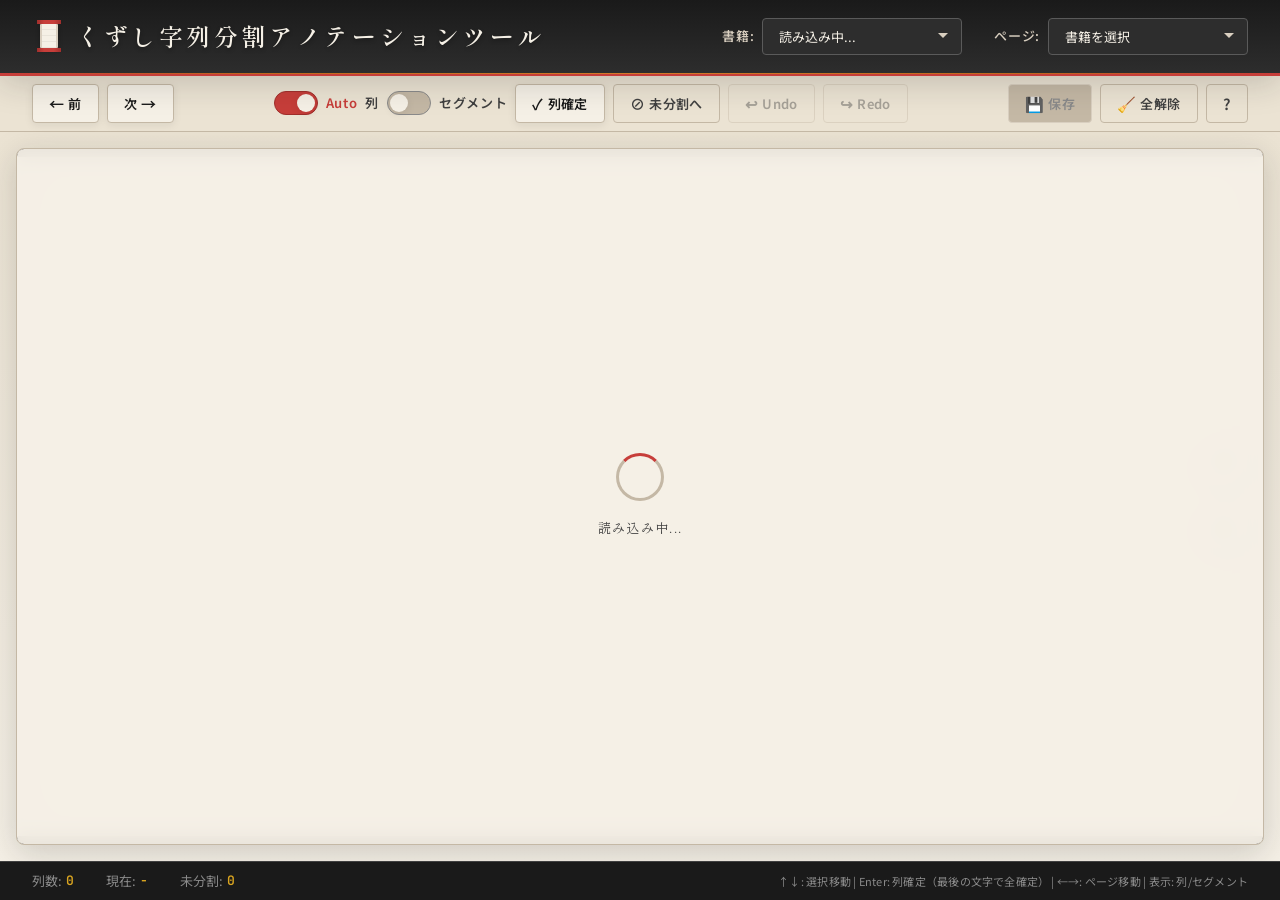
==== commit 5e63eef0: "機能: セグメント表示・編集とタッチ操作のフロントエンド実装 - 列/セグメント表示の切り替えトグルを追加 - セグメントの分割(Enter)・結合(N)・リネーム(R)操作を実装 - セグメント保存" ====
--- a/templates/index.html
+++ b/templates/index.html
@@ -47,6 +47,18 @@
                     <span class="toggle__slider"></span>
                     <span class="toggle__label">Auto</span>
                 </label>
+                <label class="toggle" title="表示モード切替">
+                    <span class="toggle__label">列</span>
+                    <input type="checkbox" id="view-toggle-seg">
+                    <span class="toggle__slider"></span>
+                    <span class="toggle__label">セグメント</span>
+                </label>
+                <button id="btn-confirm-column" class="btn btn--secondary" title="列確定 (Enter)">
+                    <span class="btn__icon">✓</span> 列確定
+                </button>
+                <button id="btn-unassign" class="btn btn--outline" title="選択文字を未分割に戻す (N)">
+                    <span class="btn__icon">⊘</span> 未分割へ
+                </button>
                 <button id="btn-undo" class="btn btn--outline" title="元に戻す (Z)" disabled>
                     <span class="btn__icon">↩</span> Undo
                 </button>
@@ -71,6 +83,16 @@
         <main class="main">
             <div class="canvas-container">
                 <canvas id="annotation-canvas"></canvas>
+
+                <div class="vertical-nav">
+                    <button id="btn-nav-up" class="vertical-nav__btn" title="前の文字へ (↑)" aria-label="前の文字へ">
+                        ↑
+                    </button>
+                    <button id="btn-nav-down" class="vertical-nav__btn" title="次の文字へ (↓)" aria-label="次の文字へ">
+                        ↓
+                    </button>
+                </div>
+
                 <div id="loading" class="loading">
                     <div class="loading__spinner"></div>
                     <div class="loading__text">読み込み中...</div>
@@ -83,7 +105,7 @@
         <!-- ステータスバー -->
         <footer class="statusbar">
             <div class="statusbar__item">
-                <span class="statusbar__label">列数:</span>
+                <span id="status-columns-label" class="statusbar__label">列数:</span>
                 <span id="status-columns" class="statusbar__value">0</span>
             </div>
             <div class="statusbar__item">
@@ -95,7 +117,7 @@
                 <span id="status-remaining" class="statusbar__value">0</span>
             </div>
             <div class="statusbar__item statusbar__hint">
-                <span>↑↓: 選択移動 | Enter: 列確定（最後の文字で全確定） | ←→: ページ移動</span>
+                <span>↑↓: 選択移動 | Enter: 列確定（最後の文字で全確定） | ←→: ページ移動 | 表示: 列/セグメント</span>
             </div>
         </footer>
     </div>
@@ -151,6 +173,9 @@
                         <tr><td><kbd>N</kbd></td><td>選択文字を未分割に戻す</td></tr>
                         <tr><td><kbd>Shift</kbd> + <kbd>N</kbd></td><td>全解除（全て未分割に戻す）</td></tr>
                         <tr><td><kbd>A</kbd></td><td>Autoモード ON/OFF 切り替え</td></tr>
+                        <tr><td><kbd>Enter</kbd> (セグメント表示)</td><td>セグメントを分割（選択列の位置で分割）</td></tr>
+                        <tr><td><kbd>N</kbd> (セグメント表示)</td><td>セグメントを結合（前のセグメントと結合）</td></tr>
+                        <tr><td><kbd>R</kbd> (セグメント表示)</td><td>Segment ID を変更</td></tr>
                     </table>
                 </section>
 
@@ -170,9 +195,15 @@
                 </section>
 
                 <section class="help-section">
+                    <h3>表示モード</h3>
+                    <p>ツールバーのスイッチで「列」表示と「セグメント」表示を切り替えられます。セグメント表示中は Segment ID の編集・保存（S）ができます（列の保存後のみ）。</p>
+                </section>
+
+                <section class="help-section">
                     <h3>出力ファイル</h3>
                     <ul>
                         <li><code>output/{book_id}/column_annotation.csv</code> - 列アノテーションCSV</li>
+                        <li><code>output_seg/{book_id}/column_annotation.csv</code> - セグメントアノテーションCSV（Segment ID追加）</li>
                         <li><code>output/{book_id}/columns/{page_id}_col0001.jpg</code> - 列画像</li>
                     </ul>
                 </section>
--- a/static/style.css
+++ b/static/style.css
@@ -902,6 +902,18 @@
         margin-left: 0;
         text-align: center;
     }
+
+    .vertical-nav {
+        right: var(--space-sm);
+        gap: var(--space-lg);
+    }
+
+    .vertical-nav__btn {
+        width: 44px;
+        height: 44px;
+        font-size: var(--text-xl);
+        background: rgba(245, 240, 230, 0.95);
+    }
 }
 
 /* ===== アニメーション ===== */
@@ -928,3 +940,74 @@
 .dialog[open] {
     animation: fadeIn var(--duration-normal) var(--ease-smooth);
 }
+
+.vertical-nav {
+    position: absolute;
+    right: var(--space-md);
+    top: 50%;
+    transform: translateY(-50%);
+    display: flex;
+    flex-direction: column;
+    gap: var(--space-md);
+    z-index: 50;
+    pointer-events: none;
+}
+
+.vertical-nav__btn {
+    pointer-events: auto;
+    appearance: none;
+    width: 48px;
+    height: 48px;
+    border-radius: 50%;
+    display: flex;
+    align-items: center;
+    justify-content: center;
+    background: rgba(245, 240, 230, 0.9);
+    color: var(--sumi-deep);
+    border: 1px solid var(--washi-shadow);
+    box-shadow: var(--shadow-medium);
+    font-family: var(--font-mono);
+    font-size: var(--text-lg);
+    font-weight: 600;
+    line-height: 1;
+    cursor: pointer;
+    transition: all var(--duration-fast) var(--ease-smooth);
+    touch-action: none;
+    backdrop-filter: blur(4px);
+    -webkit-backdrop-filter: blur(4px);
+}
+
+.vertical-nav__btn:hover:not(:disabled) {
+    transform: scale(1.1);
+    background: var(--washi-cream);
+    border-color: var(--sumi-fade);
+    color: var(--shu-primary);
+    box-shadow: var(--shadow-strong);
+}
+
+.vertical-nav__btn:active:not(:disabled) {
+    transform: scale(0.95);
+    background: var(--washi-warm);
+}
+
+.vertical-nav__btn:disabled {
+    opacity: 0.5;
+    cursor: not-allowed;
+    background: rgba(235, 227, 211, 0.5);
+    box-shadow: none;
+}
+
+@media (max-width: 900px) {
+    .toolbar__center {
+        overflow-x: auto;
+        padding-bottom: 4px;
+        max-width: 100%;
+        scrollbar-width: none;
+        -ms-overflow-style: none;
+    }
+
+    .toolbar__center::-webkit-scrollbar {
+        display: none;
+    }
+}
+
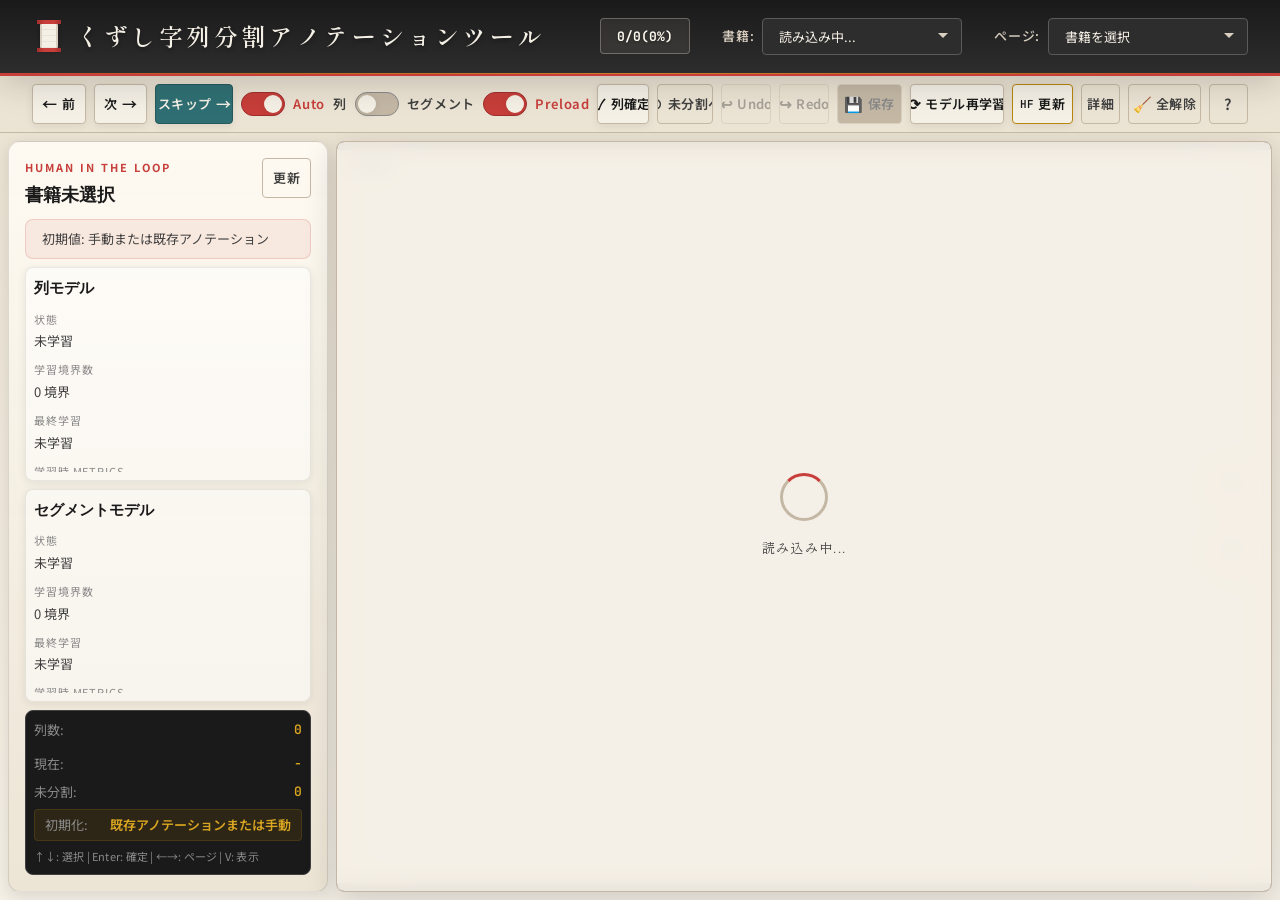
==== commit ff72aafe: "feat: HITLモデル推論とHF更新機能を追加" ====
--- a/templates/index.html
+++ b/templates/index.html
@@ -5,7 +5,7 @@
     <meta name="viewport" content="width=device-width, initial-scale=1.0">
     <title>くずし字列分割アノテーションツール</title>
     <meta name="description" content="日本古典籍くずし字データセットの列分割アノテーションツール">
-    <link rel="stylesheet" href="/static/style.css?v=3">
+    <link rel="stylesheet" href="/static/style.css?v=6">
     <link rel="preconnect" href="https://fonts.googleapis.com">
     <link rel="preconnect" href="https://fonts.gstatic.com" crossorigin>
     <link href="https://fonts.googleapis.com/css2?family=Shippori+Mincho:wght@400;500;600;700&family=Noto+Sans+JP:wght@400;500;600;700&family=JetBrains+Mono:wght@400;500&display=swap" rel="stylesheet">
@@ -16,6 +16,9 @@
         <header class="header">
             <h1 class="header__title">くずし字列分割アノテーションツール</h1>
             <div class="header__controls">
+                <div class="page-progress" title="データセット全体進捗" aria-live="polite">
+                    <span id="page-progress" class="page-progress__value">0/0(0%)</span>
+                </div>
                 <div class="control-group">
                     <label for="book-select">書籍:</label>
                     <select id="book-select" class="select">
@@ -39,6 +42,9 @@
                 </button>
                 <button id="btn-next" class="btn btn--secondary" title="次のページ (→)">
                     次 <span class="btn__icon">→</span>
+                </button>
+                <button id="btn-skip-next" class="btn btn--skip" title="保存せず次のページへスキップ">
+                    スキップ <span class="btn__icon">→</span>
                 </button>
             </div>
             <div class="toolbar__center">
@@ -53,6 +59,11 @@
                     <span class="toggle__slider"></span>
                     <span class="toggle__label">セグメント</span>
                 </label>
+                <label class="toggle" title="前後ページ画像のプリロード ON/OFF">
+                    <input type="checkbox" id="preload-toggle">
+                    <span class="toggle__slider"></span>
+                    <span class="toggle__label">Preload</span>
+                </label>
                 <button id="btn-confirm-column" class="btn btn--secondary" title="列確定 (Enter)">
                     <span class="btn__icon">✓</span> 列確定
                 </button>
@@ -70,6 +81,15 @@
                 <button id="btn-save" class="btn btn--primary btn--muted" title="保存 (S)">
                     <span class="btn__icon">💾</span> 保存
                 </button>
+                <button id="btn-train-model" class="btn btn--secondary" title="現在の書籍でモデルを再学習">
+                    <span class="btn__icon">⟳</span> モデル再学習
+                </button>
+                <button id="btn-update-hf-dataset" class="btn btn--secondary btn--hf" title="保存済みアノテーションでHugging Face Datasetを更新">
+                    <span class="btn__icon">HF</span> 更新
+                </button>
+                <button id="btn-hf-status" class="btn btn--outline btn--compact" title="Hugging Face Dataset更新の詳細を表示">
+                    詳細
+                </button>
                 <button id="btn-clear" class="btn btn--outline" title="全解除 (Shift+N)">
                     <span class="btn__icon">🧹</span> 全解除
                 </button>
@@ -81,8 +101,80 @@
 
         <!-- メインコンテンツ -->
         <main class="main">
+            <aside class="model-panel">
+                <div class="model-panel__header">
+                    <div>
+                        <p class="model-panel__eyebrow">Human in the Loop</p>
+                        <h2 class="model-panel__title" id="model-book">書籍未選択</h2>
+                    </div>
+                    <button id="btn-refresh-model-status" class="btn btn--outline btn--compact" title="モデル状態を更新">
+                        更新
+                    </button>
+                </div>
+                <p class="model-panel__prediction" id="model-prediction-source">初期値: 手動または既存アノテーション</p>
+                <div class="model-panel__grid">
+                    <article class="model-card">
+                        <h3 class="model-card__title">列モデル</h3>
+                        <dl class="model-card__list">
+                            <div><dt>状態</dt><dd id="model-column-availability">未学習</dd></div>
+                            <div><dt>学習境界数</dt><dd id="model-column-samples">0 境界</dd></div>
+                            <div><dt>最終学習</dt><dd id="model-column-trained">未学習</dd></div>
+                            <div><dt>学習時 metrics</dt><dd id="model-column-metrics">未計算</dd></div>
+                            <div><dt>HITL feedback</dt><dd id="model-column-feedback">まだ feedback なし</dd></div>
+                        </dl>
+                    </article>
+                    <article class="model-card">
+                        <h3 class="model-card__title">セグメントモデル</h3>
+                        <dl class="model-card__list">
+                            <div><dt>状態</dt><dd id="model-segment-availability">未学習</dd></div>
+                            <div><dt>学習境界数</dt><dd id="model-segment-samples">0 境界</dd></div>
+                            <div><dt>最終学習</dt><dd id="model-segment-trained">未学習</dd></div>
+                            <div><dt>学習時 metrics</dt><dd id="model-segment-metrics">未計算</dd></div>
+                            <div><dt>HITL feedback</dt><dd id="model-segment-feedback">まだ feedback なし</dd></div>
+                        </dl>
+                    </article>
+                </div>
+                <div class="statusbar statusbar--panel">
+                    <div class="statusbar__item">
+                        <span id="status-columns-label" class="statusbar__label">列数:</span>
+                        <span id="status-columns" class="statusbar__value">0</span>
+                    </div>
+                    <div class="statusbar__item">
+                        <span id="status-columns-secondary-label" class="statusbar__label"></span>
+                        <span id="status-columns-secondary" class="statusbar__value"></span>
+                    </div>
+                    <div class="statusbar__item">
+                        <span class="statusbar__label">現在:</span>
+                        <span id="status-current" class="statusbar__value">-</span>
+                    </div>
+                    <div class="statusbar__item">
+                        <span class="statusbar__label">未分割:</span>
+                        <span id="status-remaining" class="statusbar__value">0</span>
+                    </div>
+                    <div class="statusbar__item statusbar__model">
+                        <span class="statusbar__label">初期化:</span>
+                        <span id="status-model-usage" class="statusbar__value statusbar__value--plain">既存アノテーションまたは手動</span>
+                    </div>
+                    <div class="statusbar__item statusbar__hint">
+                        <span>↑↓: 選択 | Enter: 確定 | ←→: ページ | V: 表示</span>
+                    </div>
+                </div>
+            </aside>
             <div class="canvas-container">
-                <canvas id="annotation-canvas"></canvas>
+                <div id="canvas-workspace" class="canvas-workspace">
+                    <section id="column-pane" class="canvas-pane canvas-pane--active">
+                        <header id="column-pane-label" class="canvas-pane__header">列表示</header>
+                        <div class="canvas-pane__body">
+                            <canvas id="annotation-canvas"></canvas>
+                        </div>
+                    </section>
+                    <section id="compare-pane" class="canvas-pane canvas-pane--secondary" aria-hidden="true">
+                        <header id="segment-pane-label" class="canvas-pane__header">セグメント表示</header>
+                        <div class="canvas-pane__body">
+                            <canvas id="segment-canvas"></canvas>
+                        </div>
+                    </section>
+                </div>
 
                 <div class="vertical-nav">
                     <button id="btn-nav-up" class="vertical-nav__btn" title="前の文字へ (↑)" aria-label="前の文字へ">
@@ -102,24 +194,6 @@
             </div>
         </main>
 
-        <!-- ステータスバー -->
-        <footer class="statusbar">
-            <div class="statusbar__item">
-                <span id="status-columns-label" class="statusbar__label">列数:</span>
-                <span id="status-columns" class="statusbar__value">0</span>
-            </div>
-            <div class="statusbar__item">
-                <span class="statusbar__label">現在:</span>
-                <span id="status-current" class="statusbar__value">-</span>
-            </div>
-            <div class="statusbar__item">
-                <span class="statusbar__label">未分割:</span>
-                <span id="status-remaining" class="statusbar__value">0</span>
-            </div>
-            <div class="statusbar__item statusbar__hint">
-                <span>↑↓: 選択移動 | Enter: 列確定（最後の文字で全確定） | ←→: ページ移動 | 表示: 列/セグメント</span>
-            </div>
-        </footer>
     </div>
 
     <!-- 保存確認ダイアログ -->
@@ -135,6 +209,27 @@
         </div>
     </dialog>
 
+    <!-- Hugging Face更新詳細ダイアログ -->
+    <dialog id="hf-status-dialog" class="dialog dialog--wide">
+        <div class="dialog__content">
+            <div class="dialog__header">
+                <h2 class="dialog__title">Hugging Face Dataset更新</h2>
+                <button id="hf-status-close" class="dialog__close" title="閉じる">&times;</button>
+            </div>
+            <div class="hf-status">
+                <dl class="hf-status__list">
+                    <div><dt>状態</dt><dd id="hf-status-state">未実行</dd></div>
+                    <div><dt>開始</dt><dd id="hf-status-started">-</dd></div>
+                    <div><dt>終了</dt><dd id="hf-status-finished">-</dd></div>
+                    <div><dt>終了コード</dt><dd id="hf-status-returncode">-</dd></div>
+                    <div><dt>更新候補</dt><dd id="hf-status-candidates">-</dd></div>
+                    <div><dt>更新URL</dt><dd id="hf-status-urls">-</dd></div>
+                </dl>
+                <pre id="hf-status-log" class="hf-status__log">ログはまだありません</pre>
+            </div>
+        </div>
+    </dialog>
+
     <!-- ヘルプダイアログ -->
     <dialog id="help-dialog" class="dialog dialog--wide">
         <div class="dialog__content">
@@ -170,6 +265,7 @@
                         <tr><td><kbd>Y</kbd></td><td>やり直し (Redo)</td></tr>
                         <tr><td><kbd>S</kbd></td><td>保存</td></tr>
                         <tr><td><kbd>H</kbd></td><td>このヘルプを表示</td></tr>
+                        <tr><td><kbd>V</kbd></td><td>列/セグメント表示を切り替え</td></tr>
                         <tr><td><kbd>N</kbd></td><td>選択文字を未分割に戻す</td></tr>
                         <tr><td><kbd>Shift</kbd> + <kbd>N</kbd></td><td>全解除（全て未分割に戻す）</td></tr>
                         <tr><td><kbd>A</kbd></td><td>Autoモード ON/OFF 切り替え</td></tr>
@@ -192,11 +288,20 @@
                 <section class="help-section">
                     <h3>Autoモード</h3>
                     <p>ONにすると、既存のアノテーションがないページを開いた時に、X座標に基づいて自動で列を推定します。推定結果を修正してから保存できます。</p>
+                    <p>学習済みモデルがある場合は、Auto推定より先にモデル推論結果を初期値として読み込みます。優先順位は「書籍別モデル → 全書籍共通モデル → 従来Auto」です。</p>
+                </section>
+
+                <section class="help-section">
+                    <h3>Human in the Loop</h3>
+                    <p>保存済みの列・セグメントから書籍ごとの境界モデルを学習し、新しいページではその推論結果を初期値として使えます。誤りは通常の列編集・セグメント編集で修正し、その保存結果が次の学習データになります。</p>
+                    <p>左側パネルでは、現在の書籍に対する列/セグメントモデルの学習状況、学習時 metrics、直近の human feedback を確認できます。</p>
                 </section>
 
                 <section class="help-section">
                     <h3>表示モード</h3>
-                    <p>ツールバーのスイッチで「列」表示と「セグメント」表示を切り替えられます。セグメント表示中は Segment ID の編集・保存（S）ができます（列の保存後のみ）。</p>
+                    <p>ツールバーのスイッチまたは <kbd>V</kbd> で「列」表示と「セグメント」表示を切り替えられます。セグメント表示中は、左に列表示・右にセグメント表示を並べて比較できます。</p>
+                    <p>セグメント表示中は、左ペインをクリックすると列編集、右ペインをクリックするとセグメント編集に切り替わります。</p>
+                    <p>セグメント表示中は Segment ID の編集・保存（S）ができます（列の保存後のみ）。</p>
                 </section>
 
                 <section class="help-section">
@@ -211,6 +316,7 @@
         </div>
     </dialog>
 
-    <script src="/static/app.js?v=4"></script>
+    <script src="/static/annotation_colors.js?v=5"></script>
+    <script src="/static/app.js?v=14"></script>
 </body>
 </html>
--- a/static/style.css
+++ b/static/style.css
@@ -133,6 +133,7 @@
     flex-direction: column;
     height: 100vh;
     position: relative;
+    min-width: 0;
 }
 
 /* ===== ヘッダー ===== */
@@ -140,6 +141,7 @@
     display: flex;
     align-items: center;
     justify-content: space-between;
+    gap: var(--space-lg);
     padding: var(--space-md) var(--space-xl);
     background: linear-gradient(
         to bottom,
@@ -180,6 +182,8 @@
     text-shadow: 0 2px 4px rgba(0, 0, 0, 0.3);
     position: relative;
     padding-left: 44px;
+    min-width: 0;
+    overflow-wrap: anywhere;
 }
 
 /* 巻物風の装飾 (Scroll Icon) */
@@ -224,13 +228,38 @@
 
 .header__controls {
     display: flex;
+    align-items: center;
+    flex-wrap: wrap;
     gap: var(--space-xl);
+    min-width: 0;
+}
+
+.page-progress {
+    display: inline-flex;
+    align-items: center;
+    min-height: 36px;
+    padding: var(--space-xs) var(--space-md);
+    border: 1px solid rgba(217, 207, 192, 0.35);
+    border-radius: var(--radius-sm);
+    background: rgba(245, 240, 230, 0.08);
+    box-shadow: var(--shadow-inset);
+    white-space: nowrap;
+}
+
+.page-progress__value {
+    font-family: var(--font-mono);
+    font-size: var(--text-sm);
+    font-weight: 700;
+    color: #fffaf0;
+    line-height: 1;
+    text-shadow: 0 1px 2px rgba(26, 26, 26, 0.55);
 }
 
 .control-group {
     display: flex;
     align-items: center;
     gap: var(--space-sm);
+    min-width: 0;
 }
 
 .control-group label {
@@ -256,6 +285,7 @@
     background-repeat: no-repeat;
     background-position: right 12px center;
     min-width: 200px;
+    max-width: 100%;
 }
 
 .select:hover {
@@ -279,6 +309,7 @@
     display: flex;
     align-items: center;
     justify-content: space-between;
+    gap: var(--space-sm);
     padding: var(--space-sm) var(--space-xl);
     background: var(--washi-warm);
     border-bottom: 1px solid var(--washi-shadow);
@@ -291,6 +322,7 @@
     display: flex;
     align-items: center;
     gap: var(--space-sm);
+    min-width: 0;
 }
 
 /* ===== トグルスイッチ ===== */
@@ -300,6 +332,8 @@
     gap: var(--space-sm);
     cursor: pointer;
     user-select: none;
+    min-height: 40px;
+    flex: 0 0 auto;
 }
 
 .toggle input {
@@ -354,6 +388,7 @@
 .btn {
     display: inline-flex;
     align-items: center;
+    justify-content: center;
     gap: var(--space-xs);
     padding: var(--space-sm) var(--space-md);
     border: none;
@@ -366,6 +401,10 @@
     transition: all var(--duration-fast) var(--ease-smooth);
     position: relative;
     overflow: hidden;
+    min-height: 40px;
+    min-width: 0;
+    white-space: nowrap;
+    touch-action: manipulation;
 }
 
 .btn:disabled {
@@ -429,6 +468,34 @@
     border-color: var(--sumi-fade);
 }
 
+.btn--skip {
+    background: #2f6f73;
+    color: var(--washi-cream);
+    border: 1px solid #25595c;
+    box-shadow: var(--shadow-soft);
+}
+
+.btn--skip:hover:not(:disabled) {
+    background: #38838a;
+    transform: translateY(-1px);
+}
+
+.btn--hf {
+    border-color: var(--kinpaku);
+}
+
+.btn--hf .btn__icon {
+    font-family: var(--font-mono);
+    font-size: var(--text-xs);
+    letter-spacing: 0;
+}
+
+.btn--hf-running {
+    background: var(--kinpaku);
+    color: var(--washi-cream);
+    border-color: var(--kinpaku);
+}
+
 /* アウトラインボタン */
 .btn--outline {
     background: transparent;
@@ -442,16 +509,22 @@
     color: var(--sumi-black);
 }
 
+.btn--compact {
+    padding: 6px 10px;
+}
+
 /* ===== メインコンテンツ ===== */
 .main {
     flex: 1;
     display: flex;
-    align-items: center;
-    justify-content: center;
-    padding: var(--space-md);
+    align-items: stretch;
+    justify-content: stretch;
+    gap: var(--space-sm);
+    padding: var(--space-sm);
     overflow: hidden;
     position: relative;
     min-height: 0;
+    min-width: 0;
     background: linear-gradient(
         180deg,
         var(--washi-warm) 0%,
@@ -459,9 +532,117 @@
     );
 }
 
+.model-panel {
+    width: 320px;
+    flex: 0 0 320px;
+    display: flex;
+    flex-direction: column;
+    gap: var(--space-sm);
+    padding: var(--space-md);
+    border-radius: var(--radius-lg);
+    background:
+        linear-gradient(180deg, rgba(255, 251, 243, 0.95) 0%, rgba(235, 227, 211, 0.92) 100%);
+    border: 1px solid rgba(90, 90, 90, 0.18);
+    box-shadow: var(--shadow-medium);
+    min-height: 0;
+    max-height: 100%;
+    overflow: hidden;
+    min-width: 0;
+}
+
+.model-panel__header {
+    display: flex;
+    align-items: flex-start;
+    justify-content: space-between;
+    gap: var(--space-md);
+    min-width: 0;
+}
+
+.model-panel__eyebrow {
+    font-size: var(--text-xs);
+    text-transform: uppercase;
+    letter-spacing: 0.18em;
+    color: var(--shu-primary);
+    font-weight: 700;
+}
+
+.model-panel__title {
+    margin-top: var(--space-xs);
+    font-family: var(--font-display);
+    font-size: var(--text-lg);
+    color: var(--sumi-black);
+    overflow-wrap: anywhere;
+}
+
+.model-panel__prediction {
+    padding: var(--space-sm) var(--space-md);
+    border-radius: var(--radius-md);
+    background: rgba(199, 62, 58, 0.08);
+    border: 1px solid rgba(199, 62, 58, 0.18);
+    color: var(--sumi-medium);
+    font-size: var(--text-sm);
+}
+
+.model-panel__grid {
+    display: grid;
+    grid-template-rows: minmax(0, 1fr) minmax(0, 1fr);
+    gap: var(--space-sm);
+    flex: 1 1 auto;
+    min-height: 0;
+}
+
+.model-card {
+    min-height: 0;
+    padding: var(--space-sm);
+    border-radius: var(--radius-md);
+    background: rgba(255, 255, 255, 0.5);
+    border: 1px solid rgba(90, 90, 90, 0.12);
+    box-shadow: var(--shadow-soft);
+    display: flex;
+    flex-direction: column;
+    overflow: hidden;
+}
+
+.model-card__title {
+    font-family: var(--font-display);
+    font-size: var(--text-md);
+    color: var(--sumi-black);
+    margin-bottom: var(--space-sm);
+}
+
+.model-card__list {
+    display: grid;
+    gap: var(--space-sm);
+    min-height: 0;
+    overflow: auto;
+    padding-right: 2px;
+}
+
+.model-card__list div {
+    display: grid;
+    gap: 2px;
+}
+
+.model-card__list dt {
+    font-size: var(--text-xs);
+    letter-spacing: 0.08em;
+    text-transform: uppercase;
+    color: var(--sumi-fade);
+}
+
+.model-card__list dd {
+    margin: 0;
+    color: var(--sumi-medium);
+    font-size: var(--text-sm);
+    word-break: break-word;
+}
+
 .canvas-container {
     position: relative;
-    width: 100%;
+    flex: 1;
+    min-width: 0;
+    min-height: 0;
+    width: auto;
     height: 100%;
     display: flex;
     align-items: flex-start;
@@ -473,6 +654,63 @@
         var(--shadow-strong),
         inset 0 0 60px rgba(26, 26, 26, 0.05);
     border: 1px solid var(--washi-shadow);
+}
+
+.canvas-workspace {
+    width: 100%;
+    height: 100%;
+    display: grid;
+    grid-template-columns: minmax(0, 1fr);
+    gap: var(--space-sm);
+    padding: var(--space-sm);
+    min-width: 0;
+    min-height: 0;
+}
+
+.canvas-workspace--compare {
+    grid-template-columns: minmax(0, 1fr) minmax(0, 1fr);
+}
+
+.canvas-pane {
+    min-width: 0;
+    min-height: 0;
+    display: flex;
+    flex-direction: column;
+    gap: 4px;
+    padding: 6px;
+    border-radius: var(--radius-md);
+    background: rgba(255, 255, 255, 0.36);
+    border: 1px solid rgba(90, 90, 90, 0.12);
+}
+
+.canvas-pane--active {
+    border-color: rgba(199, 62, 58, 0.45);
+    box-shadow: inset 0 0 0 1px rgba(199, 62, 58, 0.18);
+}
+
+.canvas-pane--secondary {
+    display: none;
+}
+
+.canvas-workspace--compare .canvas-pane--secondary {
+    display: flex;
+}
+
+.canvas-pane__header {
+    font-size: var(--text-sm);
+    font-weight: 700;
+    color: var(--sumi-medium);
+    letter-spacing: 0.08em;
+}
+
+.canvas-pane__body {
+    flex: 1;
+    min-height: 0;
+    display: flex;
+    align-items: flex-start;
+    justify-content: center;
+    overflow: auto;
+    -webkit-overflow-scrolling: touch;
 }
 
 /* 巻物風の装飾 */
@@ -503,11 +741,11 @@
     border-radius: 0 0 var(--radius-md) var(--radius-md);
 }
 
-#annotation-canvas {
+#annotation-canvas,
+#segment-canvas {
     display: block;
     cursor: crosshair;
-    margin-top: 8px;
-    margin-bottom: 8px;
+    margin: 0;
 }
 
 /* ===== ローディング ===== */
@@ -584,16 +822,25 @@
 .statusbar {
     display: flex;
     align-items: center;
-    gap: var(--space-xl);
-    padding: var(--space-sm) var(--space-xl);
+    gap: var(--space-sm);
+    padding: var(--space-sm);
     background: var(--sumi-black);
-    border-top: 1px solid var(--sumi-medium);
+    border: 1px solid var(--sumi-medium);
+    border-radius: var(--radius-md);
     font-size: var(--text-sm);
 }
 
+.statusbar--panel {
+    margin-top: auto;
+    display: grid;
+    align-items: stretch;
+    gap: 6px;
+}
+
 .statusbar__item {
     display: flex;
     align-items: center;
+    justify-content: space-between;
     gap: var(--space-xs);
 }
 
@@ -607,13 +854,27 @@
     font-family: var(--font-mono);
     font-weight: 600;
     font-variant-numeric: tabular-nums;
+    text-align: right;
+    overflow-wrap: anywhere;
+}
+
+.statusbar__value--plain {
+    font-family: var(--font-body);
+    font-variant-numeric: normal;
+}
+
+.statusbar__model {
+    padding: 4px 10px;
+    border-radius: var(--radius-sm);
+    background: rgba(184, 134, 11, 0.12);
+    border: 1px solid rgba(184, 134, 11, 0.18);
 }
 
 .statusbar__hint {
-    margin-left: auto;
     color: var(--sumi-fade);
     font-size: var(--text-xs);
     letter-spacing: 0.02em;
+    justify-content: flex-start;
 }
 
 /* ===== ダイアログ ===== */
@@ -632,6 +893,10 @@
     overflow: hidden;
 }
 
+.dialog--wide {
+    max-width: 720px;
+}
+
 .dialog::backdrop {
     background: rgba(26, 26, 26, 0.7);
     backdrop-filter: blur(4px);
@@ -658,6 +923,46 @@
     padding-top: calc(var(--space-xl) + 4px);
 }
 
+.hf-status {
+    display: grid;
+    gap: var(--space-md);
+}
+
+.hf-status__list {
+    display: grid;
+    gap: var(--space-sm);
+}
+
+.hf-status__list div {
+    display: grid;
+    grid-template-columns: 120px minmax(0, 1fr);
+    gap: var(--space-sm);
+}
+
+.hf-status__list dt {
+    color: var(--sumi-fade);
+    font-size: var(--text-sm);
+}
+
+.hf-status__list dd {
+    margin: 0;
+    white-space: pre-wrap;
+    overflow-wrap: anywhere;
+}
+
+.hf-status__log {
+    max-height: 260px;
+    overflow: auto;
+    padding: var(--space-md);
+    border-radius: var(--radius-sm);
+    background: var(--sumi-black);
+    color: var(--washi-cream);
+    font-family: var(--font-mono);
+    font-size: var(--text-xs);
+    line-height: 1.6;
+    white-space: pre-wrap;
+}
+
 .dialog__title {
     font-family: var(--font-display);
     font-size: var(--text-lg);
@@ -878,7 +1183,13 @@
     .header__controls {
         width: 100%;
         flex-direction: column;
+        align-items: stretch;
         gap: var(--space-sm);
+    }
+
+    .page-progress {
+        width: 100%;
+        justify-content: flex-start;
     }
     
     .select {
@@ -889,6 +1200,25 @@
         flex-wrap: wrap;
         gap: var(--space-sm);
         padding: var(--space-sm) var(--space-md);
+    }
+
+    .main {
+        flex-direction: column;
+    }
+
+    .model-panel {
+        width: 100%;
+        flex-basis: auto;
+        max-height: 38vh;
+    }
+
+    .canvas-workspace,
+    .canvas-workspace--compare {
+        grid-template-columns: minmax(0, 1fr);
+    }
+
+    .canvas-pane--secondary {
+        display: none;
     }
     
     .statusbar {
@@ -1011,3 +1341,309 @@
     }
 }
 
+@media (max-width: 1100px) {
+    .header {
+        align-items: flex-start;
+        flex-wrap: wrap;
+        padding: var(--space-md) var(--space-lg);
+    }
+
+    .header__title {
+        flex: 1 1 360px;
+        font-size: var(--text-lg);
+        letter-spacing: 0.08em;
+    }
+
+    .header__controls {
+        flex: 1 1 100%;
+        gap: var(--space-md);
+    }
+
+    .toolbar {
+        align-items: stretch;
+        flex-wrap: wrap;
+        padding-inline: var(--space-lg);
+    }
+
+    .toolbar__left,
+    .toolbar__center,
+    .toolbar__right {
+        flex: 1 1 auto;
+        flex-wrap: nowrap;
+        overflow-x: auto;
+        padding-bottom: 2px;
+        scrollbar-width: none;
+        -ms-overflow-style: none;
+    }
+
+    .toolbar__left::-webkit-scrollbar,
+    .toolbar__center::-webkit-scrollbar,
+    .toolbar__right::-webkit-scrollbar {
+        display: none;
+    }
+
+    .main {
+        flex-direction: column;
+        overflow: auto;
+    }
+
+    .model-panel {
+        width: 100%;
+        flex: 0 0 auto;
+        max-height: none;
+    }
+
+    .model-panel__grid {
+        grid-template-columns: repeat(2, minmax(0, 1fr));
+        grid-template-rows: none;
+    }
+
+    .statusbar--panel {
+        grid-template-columns: repeat(3, minmax(0, 1fr));
+    }
+
+    .statusbar__hint {
+        grid-column: 1 / -1;
+    }
+
+    .canvas-container {
+        flex: 0 0 auto;
+        min-height: min(72vh, 760px);
+        height: min(72vh, 760px);
+    }
+
+    .canvas-workspace,
+    .canvas-workspace--compare {
+        grid-template-columns: minmax(0, 1fr);
+        grid-auto-rows: minmax(0, 1fr);
+    }
+
+    .canvas-workspace--compare .canvas-pane--secondary {
+        display: flex;
+    }
+}
+
+@media (max-width: 900px) {
+    html,
+    body {
+        min-height: 100%;
+        height: auto;
+        overflow: auto;
+    }
+
+    .app {
+        min-height: 100dvh;
+        height: auto;
+    }
+
+    .header {
+        flex-direction: column;
+        gap: var(--space-sm);
+        padding: var(--space-md);
+    }
+
+    .header__title {
+        width: 100%;
+        flex: 0 1 auto;
+    }
+
+    .header__title::before,
+    .header__title::after {
+        display: none;
+    }
+
+    .header__controls {
+        width: 100%;
+        align-items: stretch;
+        gap: var(--space-sm);
+    }
+
+    .control-group {
+        flex: 1 1 auto;
+    }
+
+    .select {
+        flex: 1 1 auto;
+        min-width: 0;
+        width: 100%;
+    }
+
+    .toolbar {
+        padding: var(--space-sm);
+    }
+
+    .toolbar__left,
+    .toolbar__center,
+    .toolbar__right {
+        flex-basis: 100%;
+    }
+
+    .main {
+        flex: 0 0 auto;
+        min-height: auto;
+        overflow: visible;
+    }
+
+    .model-panel {
+        padding: var(--space-sm);
+    }
+
+    .canvas-container {
+        min-height: 68dvh;
+        height: 68dvh;
+    }
+
+    .vertical-nav {
+        right: var(--space-sm);
+        gap: var(--space-lg);
+    }
+
+    .vertical-nav__btn {
+        width: 44px;
+        height: 44px;
+        font-size: var(--text-xl);
+        background: rgba(245, 240, 230, 0.95);
+    }
+}
+
+@media (max-width: 640px) {
+    body {
+        font-size: var(--text-sm);
+    }
+
+    .header {
+        padding: var(--space-sm);
+    }
+
+    .header__title {
+        padding-left: 0;
+        font-size: var(--text-md);
+        line-height: 1.5;
+        letter-spacing: 0.04em;
+    }
+
+    .header__title::before,
+    .header__title::after {
+        display: none;
+    }
+
+    .header__controls {
+        flex-direction: column;
+    }
+
+    .control-group {
+        width: 100%;
+        flex-basis: auto;
+        align-items: stretch;
+        flex-direction: column;
+        gap: 4px;
+    }
+
+    .page-progress {
+        width: 100%;
+    }
+
+    .toolbar {
+        gap: 6px;
+    }
+
+    .toolbar__left,
+    .toolbar__center,
+    .toolbar__right {
+        gap: 6px;
+    }
+
+    .btn {
+        min-height: 38px;
+        padding: 7px 10px;
+        font-size: var(--text-xs);
+    }
+
+    .toggle {
+        min-height: 38px;
+        gap: 6px;
+    }
+
+    .toggle__slider {
+        width: 40px;
+        height: 22px;
+    }
+
+    .toggle__slider::before {
+        width: 16px;
+        height: 16px;
+    }
+
+    .toggle input:checked + .toggle__slider::before {
+        transform: translateX(18px);
+    }
+
+    .model-panel__header {
+        align-items: stretch;
+        flex-direction: column;
+        gap: var(--space-sm);
+    }
+
+    .model-panel__grid {
+        grid-template-columns: minmax(0, 1fr);
+    }
+
+    .model-card__list {
+        max-height: 180px;
+    }
+
+    .statusbar--panel {
+        grid-template-columns: minmax(0, 1fr);
+    }
+
+    .canvas-container {
+        min-height: 64dvh;
+        height: 64dvh;
+        border-radius: var(--radius-sm);
+    }
+
+    .canvas-workspace {
+        gap: 6px;
+        padding: 6px;
+    }
+
+    .canvas-pane {
+        padding: 4px;
+    }
+
+    .canvas-pane__header {
+        font-size: var(--text-xs);
+        letter-spacing: 0.04em;
+    }
+
+    .toast {
+        top: var(--space-sm);
+        right: var(--space-sm);
+        left: var(--space-sm);
+        text-align: center;
+    }
+
+    .dialog {
+        width: calc(100vw - 24px);
+        max-height: calc(100dvh - 24px);
+    }
+
+    .dialog__content,
+    .dialog--wide .dialog__content {
+        padding: var(--space-md);
+        padding-top: calc(var(--space-md) + 4px);
+    }
+
+    .dialog__actions {
+        flex-direction: column-reverse;
+    }
+
+    .dialog__actions .btn {
+        width: 100%;
+    }
+
+    .help-table {
+        display: block;
+        overflow-x: auto;
+    }
+}
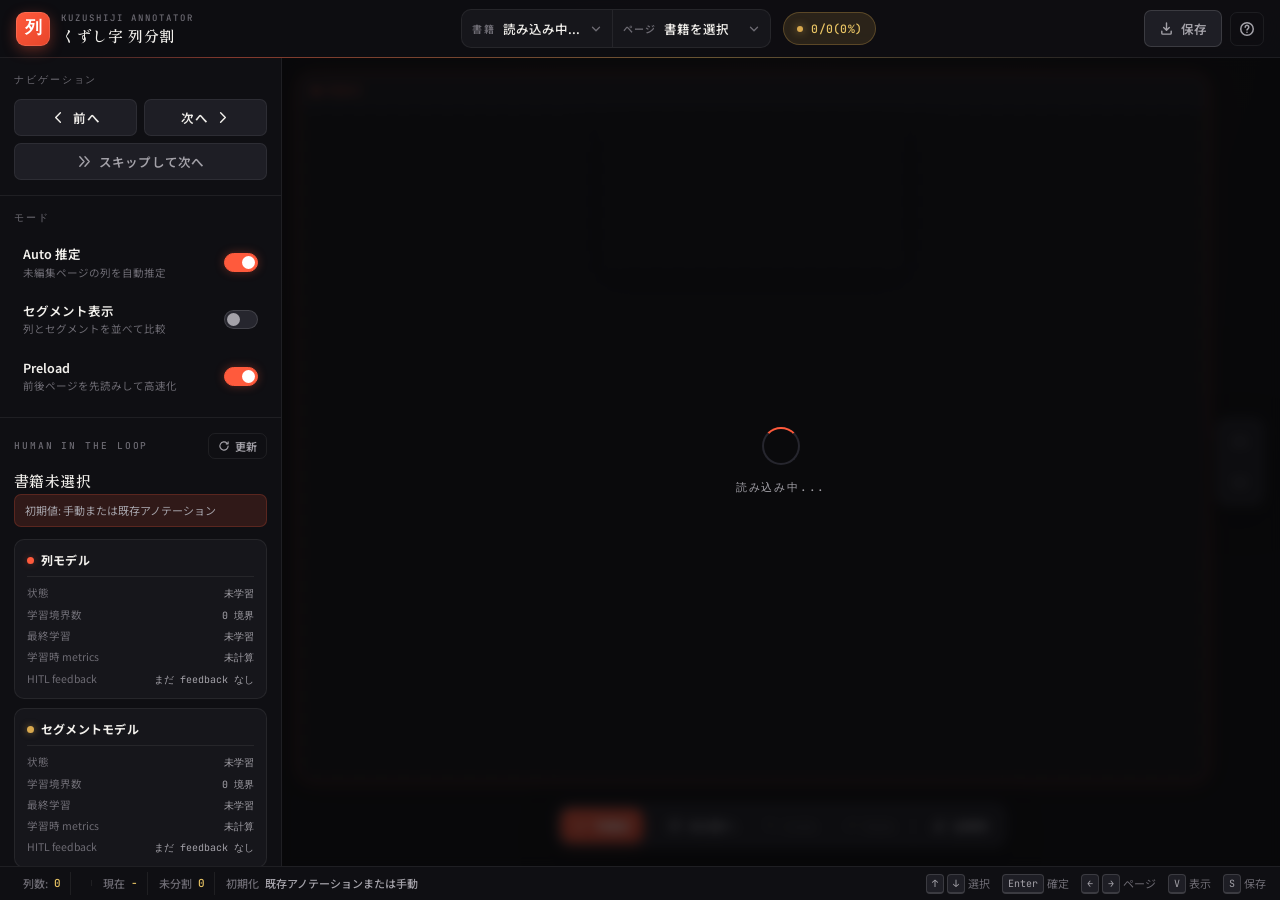
==== commit afba5d8e: "Modify the application's appearance to v2." ====
--- a/templates/index.html
+++ b/templates/index.html
@@ -5,116 +5,129 @@
     <meta name="viewport" content="width=device-width, initial-scale=1.0">
     <title>くずし字列分割アノテーションツール</title>
     <meta name="description" content="日本古典籍くずし字データセットの列分割アノテーションツール">
-    <link rel="stylesheet" href="/static/style.css?v=6">
+    <link rel="stylesheet" href="/static/style.css?v=8">
     <link rel="preconnect" href="https://fonts.googleapis.com">
     <link rel="preconnect" href="https://fonts.gstatic.com" crossorigin>
     <link href="https://fonts.googleapis.com/css2?family=Shippori+Mincho:wght@400;500;600;700&family=Noto+Sans+JP:wght@400;500;600;700&family=JetBrains+Mono:wght@400;500&display=swap" rel="stylesheet">
 </head>
 <body>
     <div class="app">
-        <!-- ヘッダー -->
-        <header class="header">
-            <h1 class="header__title">くずし字列分割アノテーションツール</h1>
-            <div class="header__controls">
-                <div class="page-progress" title="データセット全体進捗" aria-live="polite">
-                    <span id="page-progress" class="page-progress__value">0/0(0%)</span>
-                </div>
-                <div class="control-group">
-                    <label for="book-select">書籍:</label>
-                    <select id="book-select" class="select">
-                        <option value="">読み込み中...</option>
-                    </select>
-                </div>
-                <div class="control-group">
-                    <label for="page-select">ページ:</label>
-                    <select id="page-select" class="select">
-                        <option value="">書籍を選択</option>
-                    </select>
-                </div>
+        <!-- アプリバー -->
+        <header class="appbar">
+            <div class="appbar__brand">
+                <span class="appbar__seal" aria-hidden="true">列</span>
+                <div class="appbar__titles">
+                    <span class="appbar__eyebrow">KUZUSHIJI ANNOTATOR</span>
+                    <h1 class="appbar__title">くずし字 列分割</h1>
+                </div>
+            </div>
+
+            <div class="appbar__center">
+                <div class="selector-group">
+                    <div class="selector">
+                        <label class="selector__label" for="book-select">書籍</label>
+                        <select id="book-select" class="selector__select">
+                            <option value="">読み込み中...</option>
+                        </select>
+                        <svg class="selector__chevron" viewBox="0 0 16 16" fill="none" aria-hidden="true"><path d="M4 6l4 4 4-4" stroke="currentColor" stroke-width="1.5" stroke-linecap="round" stroke-linejoin="round"/></svg>
+                    </div>
+                    <span class="selector-group__divider" aria-hidden="true"></span>
+                    <div class="selector">
+                        <label class="selector__label" for="page-select">ページ</label>
+                        <select id="page-select" class="selector__select">
+                            <option value="">書籍を選択</option>
+                        </select>
+                        <svg class="selector__chevron" viewBox="0 0 16 16" fill="none" aria-hidden="true"><path d="M4 6l4 4 4-4" stroke="currentColor" stroke-width="1.5" stroke-linecap="round" stroke-linejoin="round"/></svg>
+                    </div>
+                </div>
+                <div class="progress-pill" title="データセット全体進捗" aria-live="polite">
+                    <span class="progress-pill__dot" aria-hidden="true"></span>
+                    <span id="page-progress" class="progress-pill__value">0/0(0%)</span>
+                </div>
+            </div>
+
+            <div class="appbar__actions">
+                <button id="btn-save" class="btn btn--primary btn--muted" title="保存 (S)">
+                    <span class="btn__icon"><svg viewBox="0 0 16 16" fill="none" aria-hidden="true"><path d="M8 2v8m0 0l3-3m-3 3L5 7" stroke="currentColor" stroke-width="1.5" stroke-linecap="round" stroke-linejoin="round"/><path d="M3 11v2a1 1 0 001 1h8a1 1 0 001-1v-2" stroke="currentColor" stroke-width="1.5" stroke-linecap="round"/></svg></span>
+                    保存
+                </button>
+                <button id="btn-help" class="btn btn--ghost btn--icon-only" title="ヘルプ (H)" aria-label="ヘルプ">
+                    <svg viewBox="0 0 16 16" fill="none" aria-hidden="true"><circle cx="8" cy="8" r="6.25" stroke="currentColor" stroke-width="1.5"/><path d="M6.2 6.2a1.8 1.8 0 113 1.3c-.55.5-1.2.8-1.2 1.6" stroke="currentColor" stroke-width="1.5" stroke-linecap="round"/><circle cx="8" cy="11.3" r=".8" fill="currentColor"/></svg>
+                </button>
             </div>
         </header>
 
-        <!-- ツールバー -->
-        <div class="toolbar">
-            <div class="toolbar__left">
-                <button id="btn-prev" class="btn btn--secondary" title="前のページ (←)">
-                    <span class="btn__icon">←</span> 前
-                </button>
-                <button id="btn-next" class="btn btn--secondary" title="次のページ (→)">
-                    次 <span class="btn__icon">→</span>
-                </button>
-                <button id="btn-skip-next" class="btn btn--skip" title="保存せず次のページへスキップ">
-                    スキップ <span class="btn__icon">→</span>
-                </button>
-            </div>
-            <div class="toolbar__center">
-                <label class="toggle" title="自動列推定 ON/OFF (A)">
-                    <input type="checkbox" id="auto-toggle" checked>
-                    <span class="toggle__slider"></span>
-                    <span class="toggle__label">Auto</span>
-                </label>
-                <label class="toggle" title="表示モード切替">
-                    <span class="toggle__label">列</span>
-                    <input type="checkbox" id="view-toggle-seg">
-                    <span class="toggle__slider"></span>
-                    <span class="toggle__label">セグメント</span>
-                </label>
-                <label class="toggle" title="前後ページ画像のプリロード ON/OFF">
-                    <input type="checkbox" id="preload-toggle">
-                    <span class="toggle__slider"></span>
-                    <span class="toggle__label">Preload</span>
-                </label>
-                <button id="btn-confirm-column" class="btn btn--secondary" title="列確定 (Enter)">
-                    <span class="btn__icon">✓</span> 列確定
-                </button>
-                <button id="btn-unassign" class="btn btn--outline" title="選択文字を未分割に戻す (N)">
-                    <span class="btn__icon">⊘</span> 未分割へ
-                </button>
-                <button id="btn-undo" class="btn btn--outline" title="元に戻す (Z)" disabled>
-                    <span class="btn__icon">↩</span> Undo
-                </button>
-                <button id="btn-redo" class="btn btn--outline" title="やり直し (Y)" disabled>
-                    <span class="btn__icon">↪</span> Redo
-                </button>
-            </div>
-            <div class="toolbar__right">
-                <button id="btn-save" class="btn btn--primary btn--muted" title="保存 (S)">
-                    <span class="btn__icon">💾</span> 保存
-                </button>
-                <button id="btn-train-model" class="btn btn--secondary" title="現在の書籍でモデルを再学習">
-                    <span class="btn__icon">⟳</span> モデル再学習
-                </button>
-                <button id="btn-update-hf-dataset" class="btn btn--secondary btn--hf" title="保存済みアノテーションでHugging Face Datasetを更新">
-                    <span class="btn__icon">HF</span> 更新
-                </button>
-                <button id="btn-hf-status" class="btn btn--outline btn--compact" title="Hugging Face Dataset更新の詳細を表示">
-                    詳細
-                </button>
-                <button id="btn-clear" class="btn btn--outline" title="全解除 (Shift+N)">
-                    <span class="btn__icon">🧹</span> 全解除
-                </button>
-                <button id="btn-help" class="btn btn--outline" title="ヘルプ (H)">
-                    <span class="btn__icon">?</span>
-                </button>
-            </div>
-        </div>
-
-        <!-- メインコンテンツ -->
-        <main class="main">
-            <aside class="model-panel">
-                <div class="model-panel__header">
-                    <div>
-                        <p class="model-panel__eyebrow">Human in the Loop</p>
-                        <h2 class="model-panel__title" id="model-book">書籍未選択</h2>
-                    </div>
-                    <button id="btn-refresh-model-status" class="btn btn--outline btn--compact" title="モデル状態を更新">
-                        更新
-                    </button>
-                </div>
-                <p class="model-panel__prediction" id="model-prediction-source">初期値: 手動または既存アノテーション</p>
-                <div class="model-panel__grid">
+        <!-- ワークベンチ -->
+        <div class="workbench">
+            <!-- サイドバー -->
+            <aside class="sidebar">
+                <!-- ナビゲーション -->
+                <section class="sidebar__section">
+                    <h2 class="sidebar__heading">ナビゲーション</h2>
+                    <div class="nav-cluster">
+                        <button id="btn-prev" class="btn btn--surface nav-cluster__half" title="前のページ (←)">
+                            <span class="btn__icon"><svg viewBox="0 0 16 16" fill="none" aria-hidden="true"><path d="M10 3L5 8l5 5" stroke="currentColor" stroke-width="1.5" stroke-linecap="round" stroke-linejoin="round"/></svg></span>
+                            前へ
+                        </button>
+                        <button id="btn-next" class="btn btn--surface nav-cluster__half" title="次のページ (→)">
+                            次へ
+                            <span class="btn__icon"><svg viewBox="0 0 16 16" fill="none" aria-hidden="true"><path d="M6 3l5 5-5 5" stroke="currentColor" stroke-width="1.5" stroke-linecap="round" stroke-linejoin="round"/></svg></span>
+                        </button>
+                    </div>
+                    <button id="btn-skip-next" class="btn btn--surface btn--block btn--skip" title="保存せず次のページへスキップ">
+                        <span class="btn__icon"><svg viewBox="0 0 16 16" fill="none" aria-hidden="true"><path d="M3 3l4.5 5L3 13M8.5 3L13 8l-4.5 5" stroke="currentColor" stroke-width="1.5" stroke-linecap="round" stroke-linejoin="round"/></svg></span>
+                        スキップして次へ
+                    </button>
+                </section>
+
+                <!-- モード -->
+                <section class="sidebar__section">
+                    <h2 class="sidebar__heading">モード</h2>
+                    <div class="mode-list">
+                        <label class="mode-row" title="自動列推定 ON/OFF (A)">
+                            <span class="mode-row__text">
+                                <span class="mode-row__name">Auto 推定</span>
+                                <span class="mode-row__desc">未編集ページの列を自動推定</span>
+                            </span>
+                            <input type="checkbox" id="auto-toggle" checked class="switch__input">
+                            <span class="switch" aria-hidden="true"></span>
+                        </label>
+                        <label class="mode-row" title="表示モード切替 (V)">
+                            <span class="mode-row__text">
+                                <span class="mode-row__name">セグメント表示</span>
+                                <span class="mode-row__desc">列とセグメントを並べて比較</span>
+                            </span>
+                            <input type="checkbox" id="view-toggle-seg" class="switch__input">
+                            <span class="switch" aria-hidden="true"></span>
+                        </label>
+                        <label class="mode-row" title="前後ページ画像のプリロード ON/OFF">
+                            <span class="mode-row__text">
+                                <span class="mode-row__name">Preload</span>
+                                <span class="mode-row__desc">前後ページを先読みして高速化</span>
+                            </span>
+                            <input type="checkbox" id="preload-toggle" class="switch__input">
+                            <span class="switch" aria-hidden="true"></span>
+                        </label>
+                    </div>
+                </section>
+
+                <!-- モデル / HITL -->
+                <section class="sidebar__section sidebar__section--grow">
+                    <div class="sidebar__heading-row">
+                        <h2 class="sidebar__heading">Human in the Loop</h2>
+                        <button id="btn-refresh-model-status" class="btn btn--ghost btn--tiny" title="モデル状態を更新">
+                            <span class="btn__icon"><svg viewBox="0 0 16 16" fill="none" aria-hidden="true"><path d="M13.5 8a5.5 5.5 0 11-1.6-3.9M13.5 2.5v2.6h-2.6" stroke="currentColor" stroke-width="1.5" stroke-linecap="round" stroke-linejoin="round"/></svg></span>
+                            更新
+                        </button>
+                    </div>
+                    <p class="sidebar__booktitle" id="model-book">書籍未選択</p>
+                    <p class="sidebar__prediction" id="model-prediction-source">初期値: 手動または既存アノテーション</p>
+
                     <article class="model-card">
-                        <h3 class="model-card__title">列モデル</h3>
+                        <header class="model-card__head">
+                            <span class="model-card__dot model-card__dot--column" aria-hidden="true"></span>
+                            <h3 class="model-card__title">列モデル</h3>
+                        </header>
                         <dl class="model-card__list">
                             <div><dt>状態</dt><dd id="model-column-availability">未学習</dd></div>
                             <div><dt>学習境界数</dt><dd id="model-column-samples">0 境界</dd></div>
@@ -124,7 +137,10 @@
                         </dl>
                     </article>
                     <article class="model-card">
-                        <h3 class="model-card__title">セグメントモデル</h3>
+                        <header class="model-card__head">
+                            <span class="model-card__dot model-card__dot--segment" aria-hidden="true"></span>
+                            <h3 class="model-card__title">セグメントモデル</h3>
+                        </header>
                         <dl class="model-card__list">
                             <div><dt>状態</dt><dd id="model-segment-availability">未学習</dd></div>
                             <div><dt>学習境界数</dt><dd id="model-segment-samples">0 境界</dd></div>
@@ -133,33 +149,28 @@
                             <div><dt>HITL feedback</dt><dd id="model-segment-feedback">まだ feedback なし</dd></div>
                         </dl>
                     </article>
-                </div>
-                <div class="statusbar statusbar--panel">
-                    <div class="statusbar__item">
-                        <span id="status-columns-label" class="statusbar__label">列数:</span>
-                        <span id="status-columns" class="statusbar__value">0</span>
-                    </div>
-                    <div class="statusbar__item">
-                        <span id="status-columns-secondary-label" class="statusbar__label"></span>
-                        <span id="status-columns-secondary" class="statusbar__value"></span>
-                    </div>
-                    <div class="statusbar__item">
-                        <span class="statusbar__label">現在:</span>
-                        <span id="status-current" class="statusbar__value">-</span>
-                    </div>
-                    <div class="statusbar__item">
-                        <span class="statusbar__label">未分割:</span>
-                        <span id="status-remaining" class="statusbar__value">0</span>
-                    </div>
-                    <div class="statusbar__item statusbar__model">
-                        <span class="statusbar__label">初期化:</span>
-                        <span id="status-model-usage" class="statusbar__value statusbar__value--plain">既存アノテーションまたは手動</span>
-                    </div>
-                    <div class="statusbar__item statusbar__hint">
-                        <span>↑↓: 選択 | Enter: 確定 | ←→: ページ | V: 表示</span>
-                    </div>
-                </div>
+                </section>
+
+                <!-- データ操作 -->
+                <section class="sidebar__section sidebar__section--footer">
+                    <h2 class="sidebar__heading">データ</h2>
+                    <button id="btn-train-model" class="btn btn--surface btn--block" title="現在の書籍でモデルを再学習">
+                        <span class="btn__icon"><svg viewBox="0 0 16 16" fill="none" aria-hidden="true"><path d="M13.5 8a5.5 5.5 0 11-1.6-3.9M13.5 2.5v2.6h-2.6" stroke="currentColor" stroke-width="1.5" stroke-linecap="round" stroke-linejoin="round"/></svg></span>
+                        モデル再学習
+                    </button>
+                    <div class="hf-cluster">
+                        <button id="btn-update-hf-dataset" class="btn btn--surface btn--hf hf-cluster__main" title="保存済みアノテーションでHugging Face Datasetを更新">
+                            <span class="btn__icon btn__icon--hf">HF</span>
+                            Dataset 更新
+                        </button>
+                        <button id="btn-hf-status" class="btn btn--ghost hf-cluster__side" title="Hugging Face Dataset更新の詳細を表示">
+                            詳細
+                        </button>
+                    </div>
+                </section>
             </aside>
+
+            <!-- ステージ -->
             <div class="canvas-container">
                 <div id="canvas-workspace" class="canvas-workspace">
                     <section id="column-pane" class="canvas-pane canvas-pane--active">
@@ -176,12 +187,39 @@
                     </section>
                 </div>
 
+                <!-- フローティング編集ツールバー -->
+                <div class="edit-dock" role="toolbar" aria-label="編集ツール">
+                    <button id="btn-confirm-column" class="dock-btn dock-btn--primary" title="列確定 (Enter)">
+                        <svg viewBox="0 0 16 16" fill="none" aria-hidden="true"><path d="M3 8.5l3.5 3.5L13 5" stroke="currentColor" stroke-width="1.7" stroke-linecap="round" stroke-linejoin="round"/></svg>
+                        <span class="dock-btn__label">列確定</span>
+                    </button>
+                    <span class="edit-dock__divider" aria-hidden="true"></span>
+                    <button id="btn-unassign" class="dock-btn" title="選択文字を未分割に戻す (N)">
+                        <svg viewBox="0 0 16 16" fill="none" aria-hidden="true"><circle cx="8" cy="8" r="5.75" stroke="currentColor" stroke-width="1.5"/><path d="M4.2 11.8l7.6-7.6" stroke="currentColor" stroke-width="1.5" stroke-linecap="round"/></svg>
+                        <span class="dock-btn__label">未分割へ</span>
+                    </button>
+                    <button id="btn-undo" class="dock-btn" title="元に戻す (Z)" disabled>
+                        <svg viewBox="0 0 16 16" fill="none" aria-hidden="true"><path d="M6 4L3 7l3 3" stroke="currentColor" stroke-width="1.5" stroke-linecap="round" stroke-linejoin="round"/><path d="M3 7h6a4 4 0 014 4v1" stroke="currentColor" stroke-width="1.5" stroke-linecap="round"/></svg>
+                        <span class="dock-btn__label">Undo</span>
+                    </button>
+                    <button id="btn-redo" class="dock-btn" title="やり直し (Y)" disabled>
+                        <svg viewBox="0 0 16 16" fill="none" aria-hidden="true"><path d="M10 4l3 3-3 3" stroke="currentColor" stroke-width="1.5" stroke-linecap="round" stroke-linejoin="round"/><path d="M13 7H7a4 4 0 00-4 4v1" stroke="currentColor" stroke-width="1.5" stroke-linecap="round"/></svg>
+                        <span class="dock-btn__label">Redo</span>
+                    </button>
+                    <span class="edit-dock__divider" aria-hidden="true"></span>
+                    <button id="btn-clear" class="dock-btn dock-btn--danger" title="全解除 (Shift+N)">
+                        <svg viewBox="0 0 16 16" fill="none" aria-hidden="true"><path d="M3 13h10M9.5 3.2L4.4 8.3a1.5 1.5 0 000 2.1l1.2 1.2a1.5 1.5 0 002.1 0l5.1-5.1a1.5 1.5 0 000-2.1l-1.2-1.2a1.5 1.5 0 00-2.1 0z" stroke="currentColor" stroke-width="1.5" stroke-linecap="round" stroke-linejoin="round"/></svg>
+                        <span class="dock-btn__label">全解除</span>
+                    </button>
+                </div>
+
+                <!-- 文字ナビゲーション -->
                 <div class="vertical-nav">
                     <button id="btn-nav-up" class="vertical-nav__btn" title="前の文字へ (↑)" aria-label="前の文字へ">
-                        ↑
+                        <svg viewBox="0 0 16 16" fill="none" aria-hidden="true"><path d="M3 10l5-5 5 5" stroke="currentColor" stroke-width="1.5" stroke-linecap="round" stroke-linejoin="round"/></svg>
                     </button>
                     <button id="btn-nav-down" class="vertical-nav__btn" title="次の文字へ (↓)" aria-label="次の文字へ">
-                        ↓
+                        <svg viewBox="0 0 16 16" fill="none" aria-hidden="true"><path d="M3 6l5 5 5-5" stroke="currentColor" stroke-width="1.5" stroke-linecap="round" stroke-linejoin="round"/></svg>
                     </button>
                 </div>
 
@@ -192,8 +230,40 @@
                 <!-- トースト通知 -->
                 <div id="toast" class="toast hidden"></div>
             </div>
-        </main>
-
+        </div>
+
+        <!-- ステータスバー -->
+        <footer class="statusbar">
+            <div class="statusbar__group">
+                <div class="statusbar__item">
+                    <span id="status-columns-label" class="statusbar__label">列数</span>
+                    <span id="status-columns" class="statusbar__value">0</span>
+                </div>
+                <div class="statusbar__item">
+                    <span id="status-columns-secondary-label" class="statusbar__label"></span>
+                    <span id="status-columns-secondary" class="statusbar__value"></span>
+                </div>
+                <div class="statusbar__item">
+                    <span class="statusbar__label">現在</span>
+                    <span id="status-current" class="statusbar__value">-</span>
+                </div>
+                <div class="statusbar__item">
+                    <span class="statusbar__label">未分割</span>
+                    <span id="status-remaining" class="statusbar__value">0</span>
+                </div>
+                <div class="statusbar__item statusbar__model">
+                    <span class="statusbar__label">初期化</span>
+                    <span id="status-model-usage" class="statusbar__value statusbar__value--plain">既存アノテーションまたは手動</span>
+                </div>
+            </div>
+            <div class="statusbar__hint">
+                <span class="statusbar__keys"><kbd>↑</kbd><kbd>↓</kbd> 選択</span>
+                <span class="statusbar__keys"><kbd>Enter</kbd> 確定</span>
+                <span class="statusbar__keys"><kbd>←</kbd><kbd>→</kbd> ページ</span>
+                <span class="statusbar__keys"><kbd>V</kbd> 表示</span>
+                <span class="statusbar__keys"><kbd>S</kbd> 保存</span>
+            </div>
+        </footer>
     </div>
 
     <!-- 保存確認ダイアログ -->
@@ -202,8 +272,8 @@
             <h2 class="dialog__title">変更を保存しますか？</h2>
             <p class="dialog__text">現在のページに未保存の変更があります。</p>
             <div class="dialog__actions">
-                <button id="dialog-cancel" class="btn btn--outline">キャンセル</button>
-                <button id="dialog-discard" class="btn btn--secondary">保存しない</button>
+                <button id="dialog-cancel" class="btn btn--ghost">キャンセル</button>
+                <button id="dialog-discard" class="btn btn--surface">保存しない</button>
                 <button id="dialog-save" class="btn btn--primary">保存する</button>
             </div>
         </div>
@@ -299,7 +369,7 @@
 
                 <section class="help-section">
                     <h3>表示モード</h3>
-                    <p>ツールバーのスイッチまたは <kbd>V</kbd> で「列」表示と「セグメント」表示を切り替えられます。セグメント表示中は、左に列表示・右にセグメント表示を並べて比較できます。</p>
+                    <p>サイドバーのスイッチまたは <kbd>V</kbd> で「列」表示と「セグメント」表示を切り替えられます。セグメント表示中は、左に列表示・右にセグメント表示を並べて比較できます。</p>
                     <p>セグメント表示中は、左ペインをクリックすると列編集、右ペインをクリックするとセグメント編集に切り替わります。</p>
                     <p>セグメント表示中は Segment ID の編集・保存（S）ができます（列の保存後のみ）。</p>
                 </section>
--- a/static/style.css
+++ b/static/style.css
@@ -1,691 +1,808 @@
-/* ===== 墨と和紙 - Sumi & Washi Design System ===== */
-
-/* 
- * くずし字アノテーションツール
- * 伝統的な和紙・墨のテクスチャとモダンなUIの融合
- */
-
+/* ==========================================================================
+   玄 KURO v3 — Kuzushiji Column Annotator
+   Professional dark workbench: slim appbar, sectioned sidebar,
+   floating edit dock, footer status bar.
+   ========================================================================== */
+
+/* --------------------------------------------------------------------------
+   Design tokens
+   -------------------------------------------------------------------------- */
 :root {
-    /* === 墨色パレット (Sumi Colors) === */
-    --sumi-black: #1a1a1a;
-    --sumi-deep: #2d2d2d;
-    --sumi-medium: #404040;
-    --sumi-light: #5a5a5a;
-    --sumi-fade: #8a8a8a;
-    
-    /* === 和紙色パレット (Washi Colors) === */
-    --washi-cream: #f5f0e6;
-    --washi-warm: #ebe3d3;
-    --washi-tan: #d9cfc0;
-    --washi-shadow: #c4b8a5;
-    
-    /* === 朱色アクセント (Shu Accent) === */
-    --shu-primary: #c73e3a;
-    --shu-bright: #e04a45;
-    --shu-deep: #a02f2c;
-    --shu-glow: rgba(199, 62, 58, 0.3);
-    
-    /* === 墨の濃淡 (Ink Gradients) === */
-    --ink-strong: rgba(26, 26, 26, 0.95);
-    --ink-medium: rgba(26, 26, 26, 0.7);
-    --ink-light: rgba(26, 26, 26, 0.4);
-    --ink-wash: rgba(26, 26, 26, 0.15);
-    
-    /* === 金箔アクセント (Kinpaku) === */
-    --kinpaku: #b8860b;
-    --kinpaku-light: #daa520;
-    --kinpaku-glow: rgba(184, 134, 11, 0.2);
-    
-    /* === セマンティックカラー === */
-    --success: #4a7c59;
-    --success-light: #5d9a70;
-    --warning: #c9a227;
-    --danger: #c73e3a;
-    
-    /* === 影 (Shadows) === */
-    --shadow-soft: 0 2px 8px rgba(26, 26, 26, 0.08);
-    --shadow-medium: 0 4px 16px rgba(26, 26, 26, 0.12);
-    --shadow-strong: 0 8px 32px rgba(26, 26, 26, 0.18);
-    --shadow-inset: inset 0 1px 3px rgba(26, 26, 26, 0.1);
-    
-    /* === スペーシング === */
-    --space-xs: 4px;
-    --space-sm: 8px;
-    --space-md: 16px;
-    --space-lg: 24px;
-    --space-xl: 32px;
-    --space-2xl: 48px;
-    
-    /* === 角丸 === */
-    --radius-sm: 4px;
-    --radius-md: 8px;
-    --radius-lg: 12px;
-    --radius-xl: 16px;
-    
-    /* === タイポグラフィ === */
-    --font-display: "Shippori Mincho", "Noto Serif JP", "游明朝", "Yu Mincho", serif;
-    --font-body: "Noto Sans JP", "Hiragino Sans", sans-serif;
-    --font-mono: "JetBrains Mono", "Source Code Pro", monospace;
-    
-    --text-xs: 11px;
-    --text-sm: 13px;
-    --text-md: 15px;
-    --text-lg: 18px;
-    --text-xl: 24px;
-    --text-2xl: 32px;
-    
-    /* === トランジション === */
-    --ease-smooth: cubic-bezier(0.4, 0, 0.2, 1);
-    --ease-bounce: cubic-bezier(0.34, 1.56, 0.64, 1);
-    --duration-fast: 150ms;
-    --duration-normal: 250ms;
-    --duration-slow: 400ms;
-}
-
-/* ===== リセット & ベース ===== */
-*, *::before, *::after {
+    /* Surfaces (layered ink black) */
+    --bg: #09090b;
+    --surface: #0f0f13;
+    --surface-2: #16161b;
+    --surface-3: #1e1e25;
+    --surface-raised: #26262e;
+
+    /* Lines */
+    --border: rgba(255, 255, 255, 0.065);
+    --border-strong: rgba(255, 255, 255, 0.13);
+
+    /* Ink */
+    --text: #f2f0ec;
+    --text-muted: #a4a2a9;
+    --text-faint: #6d6b73;
+
+    /* 朱 vermilion */
+    --accent: #ff5a3c;
+    --accent-strong: #e8452a;
+    --accent-soft: rgba(255, 90, 60, 0.14);
+    --accent-glow: rgba(255, 90, 60, 0.35);
+
+    /* 金 gold */
+    --gold: #d9a94e;
+    --gold-bright: #e8c464;
+    --gold-soft: rgba(217, 169, 78, 0.14);
+
+    /* Feedback */
+    --danger: #ff4d4d;
+
+    /* Type */
+    --font-sans: 'Noto Sans JP', 'Hiragino Sans', system-ui, sans-serif;
+    --font-display: 'Shippori Mincho', 'Yu Mincho', serif;
+    --font-mono: 'JetBrains Mono', ui-monospace, monospace;
+
+    /* Shape */
+    --radius-sm: 7px;
+    --radius: 10px;
+    --radius-lg: 14px;
+
+    /* Depth */
+    --shadow-dock: 0 12px 32px rgba(0, 0, 0, 0.55), 0 2px 8px rgba(0, 0, 0, 0.4);
+    --shadow-dialog: 0 24px 64px rgba(0, 0, 0, 0.7);
+
+    color-scheme: dark;
+}
+
+/* --------------------------------------------------------------------------
+   Reset / base
+   -------------------------------------------------------------------------- */
+*,
+*::before,
+*::after {
     box-sizing: border-box;
     margin: 0;
     padding: 0;
 }
 
-html, body {
-    height: 100%;
+html {
+    background: var(--bg);
+}
+
+body {
+    font-family: var(--font-sans);
+    font-size: 13px;
+    line-height: 1.55;
+    color: var(--text);
+    background:
+        radial-gradient(1200px 500px at 75% -10%, rgba(255, 90, 60, 0.05), transparent 60%),
+        radial-gradient(900px 420px at 8% 108%, rgba(217, 169, 78, 0.04), transparent 60%),
+        var(--bg);
     overflow: hidden;
-}
-
-body {
-    font-family: var(--font-body);
-    font-size: var(--text-md);
-    color: var(--sumi-black);
-    background: var(--washi-cream);
-    line-height: 1.7;
     -webkit-font-smoothing: antialiased;
     -moz-osx-font-smoothing: grayscale;
 }
 
-/* === 和紙テクスチャ背景 === */
-body::before {
+button {
+    font-family: inherit;
+    cursor: pointer;
+}
+
+button:disabled {
+    cursor: not-allowed;
+}
+
+.hidden {
+    display: none !important;
+}
+
+:focus-visible {
+    outline: 2px solid var(--accent);
+    outline-offset: 2px;
+    border-radius: 4px;
+}
+
+::selection {
+    background: var(--accent-soft);
+}
+
+/* Scrollbars */
+::-webkit-scrollbar {
+    width: 10px;
+    height: 10px;
+}
+
+::-webkit-scrollbar-track {
+    background: transparent;
+}
+
+::-webkit-scrollbar-thumb {
+    background: var(--surface-raised);
+    border-radius: 6px;
+    border: 2px solid var(--bg);
+}
+
+::-webkit-scrollbar-thumb:hover {
+    background: var(--border-strong);
+}
+
+/* --------------------------------------------------------------------------
+   App shell
+   -------------------------------------------------------------------------- */
+.app {
+    display: grid;
+    grid-template-rows: auto 1fr auto;
+    height: 100vh;
+    height: 100dvh;
+}
+
+/* --------------------------------------------------------------------------
+   App bar
+   -------------------------------------------------------------------------- */
+.appbar {
+    display: flex;
+    align-items: center;
+    justify-content: space-between;
+    gap: 16px;
+    height: 58px;
+    padding: 0 16px;
+    background: rgba(15, 15, 19, 0.86);
+    backdrop-filter: blur(14px);
+    -webkit-backdrop-filter: blur(14px);
+    border-bottom: 1px solid var(--border);
+    position: relative;
+    z-index: 30;
+}
+
+.appbar::after {
     content: '';
-    position: fixed;
-    top: 0;
+    position: absolute;
     left: 0;
     right: 0;
-    bottom: 0;
-    background: 
-        /* 繊維感のノイズ */
-        url("data:image/svg+xml,%3Csvg viewBox='0 0 256 256' xmlns='http://www.w3.org/2000/svg'%3E%3Cfilter id='noise'%3E%3CfeTurbulence type='fractalNoise' baseFrequency='0.9' numOctaves='4' stitchTiles='stitch'/%3E%3C/filter%3E%3Crect width='100%25' height='100%25' filter='url(%23noise)'/%3E%3C/svg%3E"),
-        /* 微妙なグラデーション */
-        linear-gradient(
-            135deg,
-            var(--washi-cream) 0%,
-            var(--washi-warm) 50%,
-            var(--washi-cream) 100%
-        );
-    opacity: 0.4;
+    bottom: -1px;
+    height: 1px;
+    background: linear-gradient(90deg,
+            transparent,
+            rgba(255, 90, 60, 0.45) 18%,
+            rgba(217, 169, 78, 0.4) 55%,
+            transparent 90%);
     pointer-events: none;
-    z-index: -1;
-}
-
-/* ===== アプリレイアウト ===== */
-.app {
+}
+
+.appbar__brand {
+    display: flex;
+    align-items: center;
+    gap: 11px;
+    min-width: 0;
+}
+
+.appbar__seal {
+    display: grid;
+    place-items: center;
+    width: 34px;
+    height: 34px;
+    flex: none;
+    font-family: var(--font-display);
+    font-size: 17px;
+    font-weight: 700;
+    color: #fff;
+    background: linear-gradient(140deg, var(--accent) 0%, var(--accent-strong) 100%);
+    border-radius: 9px;
+    box-shadow:
+        0 0 0 1px rgba(255, 255, 255, 0.12) inset,
+        0 4px 14px var(--accent-glow);
+}
+
+.appbar__titles {
     display: flex;
     flex-direction: column;
-    height: 100vh;
+    gap: 1px;
+    min-width: 0;
+}
+
+.appbar__eyebrow {
+    font-family: var(--font-mono);
+    font-size: 9px;
+    font-weight: 500;
+    letter-spacing: 0.22em;
+    color: var(--text-faint);
+    text-transform: uppercase;
+    white-space: nowrap;
+}
+
+.appbar__title {
+    font-family: var(--font-display);
+    font-size: 15px;
+    font-weight: 600;
+    letter-spacing: 0.04em;
+    line-height: 1.2;
+    white-space: nowrap;
+}
+
+.appbar__center {
+    display: flex;
+    align-items: center;
+    gap: 12px;
+    flex: 1;
+    justify-content: center;
+    min-width: 0;
+}
+
+.appbar__actions {
+    display: flex;
+    align-items: center;
+    gap: 8px;
+}
+
+/* Selectors */
+.selector-group {
+    display: flex;
+    align-items: stretch;
+    background: var(--surface-2);
+    border: 1px solid var(--border);
+    border-radius: var(--radius);
+    overflow: hidden;
+}
+
+.selector-group__divider {
+    width: 1px;
+    background: var(--border);
+}
+
+.selector {
     position: relative;
+    display: flex;
+    align-items: center;
+    gap: 8px;
+    padding: 0 10px;
+    transition: background 0.15s ease;
+}
+
+.selector:hover {
+    background: var(--surface-3);
+}
+
+.selector__label {
+    font-size: 10px;
+    font-weight: 600;
+    letter-spacing: 0.12em;
+    color: var(--text-faint);
+    white-space: nowrap;
+}
+
+.selector__select {
+    appearance: none;
+    background: transparent;
+    border: none;
+    color: var(--text);
+    font-family: var(--font-sans);
+    font-size: 12.5px;
+    font-weight: 500;
+    padding: 9px 22px 9px 0;
+    max-width: 210px;
+    min-width: 96px;
+    text-overflow: ellipsis;
+    cursor: pointer;
+}
+
+.selector__select:focus {
+    outline: none;
+}
+
+.selector__select option {
+    background: var(--surface-2);
+    color: var(--text);
+}
+
+.selector__chevron {
+    position: absolute;
+    right: 9px;
+    width: 14px;
+    height: 14px;
+    color: var(--text-faint);
+    pointer-events: none;
+}
+
+/* Progress pill */
+.progress-pill {
+    display: flex;
+    align-items: center;
+    gap: 8px;
+    padding: 7px 13px;
+    background: var(--gold-soft);
+    border: 1px solid rgba(217, 169, 78, 0.28);
+    border-radius: 999px;
+    white-space: nowrap;
+}
+
+.progress-pill__dot {
+    width: 6px;
+    height: 6px;
+    border-radius: 50%;
+    background: var(--gold);
+    box-shadow: 0 0 8px rgba(217, 169, 78, 0.7);
+}
+
+.progress-pill__value {
+    font-family: var(--font-mono);
+    font-size: 11.5px;
+    font-weight: 500;
+    color: var(--gold-bright);
+    letter-spacing: 0.02em;
+    font-variant-numeric: tabular-nums;
+}
+
+/* --------------------------------------------------------------------------
+   Buttons
+   -------------------------------------------------------------------------- */
+.btn {
+    display: inline-flex;
+    align-items: center;
+    justify-content: center;
+    gap: 7px;
+    padding: 8px 14px;
+    font-size: 12.5px;
+    font-weight: 600;
+    letter-spacing: 0.01em;
+    border-radius: var(--radius-sm);
+    border: 1px solid transparent;
+    background: transparent;
+    color: var(--text);
+    white-space: nowrap;
+    transition: background 0.15s ease, border-color 0.15s ease,
+        color 0.15s ease, box-shadow 0.15s ease, transform 0.1s ease;
+    user-select: none;
+    touch-action: manipulation;
+}
+
+.btn:active:not(:disabled) {
+    transform: translateY(1px);
+}
+
+.btn:disabled {
+    opacity: 0.38;
+}
+
+.btn__icon {
+    display: inline-flex;
+    align-items: center;
+    justify-content: center;
+    flex: none;
+}
+
+.btn__icon svg {
+    width: 15px;
+    height: 15px;
+}
+
+/* Primary — vermilion */
+.btn--primary {
+    background: linear-gradient(160deg, var(--accent) 0%, var(--accent-strong) 100%);
+    color: #fff;
+    border-color: rgba(255, 255, 255, 0.14);
+    box-shadow: 0 4px 16px var(--accent-glow);
+}
+
+.btn--primary:hover:not(:disabled) {
+    box-shadow: 0 6px 22px var(--accent-glow);
+    filter: brightness(1.07);
+}
+
+.btn--primary.btn--muted {
+    background: var(--surface-3);
+    color: var(--text-muted);
+    border-color: var(--border-strong);
+    box-shadow: none;
+    filter: none;
+}
+
+.btn--primary.btn--muted:hover:not(:disabled) {
+    background: var(--surface-raised);
+}
+
+/* Surface — card-like */
+.btn--surface {
+    background: var(--surface-3);
+    border-color: var(--border);
+    color: var(--text);
+}
+
+.btn--surface:hover:not(:disabled) {
+    background: var(--surface-raised);
+    border-color: var(--border-strong);
+}
+
+/* Ghost — minimal */
+.btn--ghost {
+    color: var(--text-muted);
+    border-color: var(--border);
+}
+
+.btn--ghost:hover:not(:disabled) {
+    color: var(--text);
+    background: var(--surface-3);
+    border-color: var(--border-strong);
+}
+
+/* Modifiers */
+.btn--icon-only {
+    padding: 8px;
+}
+
+.btn--icon-only svg {
+    width: 16px;
+    height: 16px;
+}
+
+.btn--tiny {
+    padding: 4px 9px;
+    font-size: 11px;
+    gap: 5px;
+}
+
+.btn--tiny .btn__icon svg {
+    width: 12px;
+    height: 12px;
+}
+
+.btn--block {
+    width: 100%;
+}
+
+.btn--skip {
+    color: var(--text-muted);
+}
+
+.btn--skip:hover:not(:disabled) {
+    color: var(--gold-bright);
+    border-color: rgba(217, 169, 78, 0.35);
+}
+
+/* Hugging Face */
+.btn__icon--hf {
+    font-family: var(--font-mono);
+    font-size: 9px;
+    font-weight: 700;
+    letter-spacing: 0.05em;
+    color: #0b0b0e;
+    background: var(--gold);
+    border-radius: 4px;
+    padding: 2px 4px;
+}
+
+.btn--hf:hover:not(:disabled) {
+    border-color: rgba(217, 169, 78, 0.4);
+}
+
+.btn--hf-running {
+    border-color: rgba(217, 169, 78, 0.5) !important;
+    animation: hf-pulse 1.6s ease-in-out infinite;
+}
+
+@keyframes hf-pulse {
+
+    0%,
+    100% {
+        box-shadow: 0 0 0 0 rgba(217, 169, 78, 0.35);
+    }
+
+    50% {
+        box-shadow: 0 0 0 5px rgba(217, 169, 78, 0);
+    }
+}
+
+/* --------------------------------------------------------------------------
+   Workbench layout
+   -------------------------------------------------------------------------- */
+.workbench {
+    display: flex;
+    min-height: 0;
+    overflow: hidden;
+}
+
+/* --------------------------------------------------------------------------
+   Sidebar
+   -------------------------------------------------------------------------- */
+.sidebar {
+    width: 282px;
+    flex: none;
+    display: flex;
+    flex-direction: column;
+    background: var(--surface);
+    border-right: 1px solid var(--border);
+    overflow-y: auto;
+    overflow-x: hidden;
+}
+
+.sidebar__section {
+    padding: 15px 14px;
+    border-bottom: 1px solid var(--border);
+}
+
+.sidebar__section--grow {
+    flex: 1;
+}
+
+.sidebar__section--footer {
+    border-bottom: none;
+    margin-top: auto;
+    background: linear-gradient(180deg, transparent, rgba(0, 0, 0, 0.25));
+}
+
+.sidebar__heading {
+    font-family: var(--font-mono);
+    font-size: 9.5px;
+    font-weight: 500;
+    letter-spacing: 0.2em;
+    text-transform: uppercase;
+    color: var(--text-faint);
+    margin-bottom: 11px;
+}
+
+.sidebar__heading-row {
+    display: flex;
+    align-items: center;
+    justify-content: space-between;
+    margin-bottom: 11px;
+}
+
+.sidebar__heading-row .sidebar__heading {
+    margin-bottom: 0;
+}
+
+.sidebar__booktitle {
+    font-family: var(--font-display);
+    font-size: 15px;
+    font-weight: 600;
+    letter-spacing: 0.03em;
+    margin-bottom: 3px;
+    overflow-wrap: anywhere;
+    line-height: 1.4;
+}
+
+.sidebar__prediction {
+    font-size: 11px;
+    color: var(--text-muted);
+    line-height: 1.5;
+    margin-bottom: 12px;
+    padding: 7px 10px;
+    background: var(--accent-soft);
+    border: 1px solid rgba(255, 90, 60, 0.2);
+    border-radius: var(--radius-sm);
+}
+
+/* Navigation cluster */
+.nav-cluster {
+    display: flex;
+    gap: 7px;
+    margin-bottom: 7px;
+}
+
+.nav-cluster__half {
+    flex: 1;
+}
+
+/* Mode rows */
+.mode-list {
+    display: flex;
+    flex-direction: column;
+    gap: 4px;
+}
+
+.mode-row {
+    position: relative;
+    display: flex;
+    align-items: center;
+    justify-content: space-between;
+    gap: 10px;
+    padding: 8px 9px;
+    border-radius: var(--radius-sm);
+    cursor: pointer;
+    transition: background 0.15s ease;
+}
+
+.mode-row:hover {
+    background: var(--surface-2);
+}
+
+.mode-row__text {
+    display: flex;
+    flex-direction: column;
+    gap: 1px;
     min-width: 0;
 }
 
-/* ===== ヘッダー ===== */
-.header {
-    display: flex;
-    align-items: center;
-    justify-content: space-between;
-    gap: var(--space-lg);
-    padding: var(--space-md) var(--space-xl);
-    background: linear-gradient(
-        to bottom,
-        var(--sumi-black) 0%,
-        var(--sumi-deep) 100%
-    );
-    border-bottom: 3px solid var(--shu-primary);
-    box-shadow: var(--shadow-strong);
+.mode-row__name {
+    font-size: 12.5px;
+    font-weight: 600;
+}
+
+.mode-row__desc {
+    font-size: 10.5px;
+    color: var(--text-faint);
+}
+
+/* Switch */
+.switch__input {
+    position: absolute;
+    opacity: 0;
+    width: 0;
+    height: 0;
+}
+
+.switch {
     position: relative;
-    z-index: 100;
-}
-
-/* 金箔の装飾ライン */
-.header::after {
-    content: '';
-    position: absolute;
-    bottom: -1px;
-    left: 0;
-    right: 0;
-    height: 1px;
-    background: linear-gradient(
-        90deg,
-        transparent 0%,
-        var(--kinpaku) 20%,
-        var(--kinpaku-light) 50%,
-        var(--kinpaku) 80%,
-        transparent 100%
-    );
-    opacity: 0.6;
-}
-
-.header__title {
-    font-family: var(--font-display);
-    font-size: var(--text-xl);
-    font-weight: 600;
-    color: var(--washi-cream);
-    letter-spacing: 0.15em;
-    text-shadow: 0 2px 4px rgba(0, 0, 0, 0.3);
-    position: relative;
-    padding-left: 44px;
-    min-width: 0;
-    overflow-wrap: anywhere;
-}
-
-/* 巻物風の装飾 (Scroll Icon) */
-.header__title::before {
-    content: '';
-    position: absolute;
-    left: 8px;
-    top: 50%;
-    transform: translateY(-50%);
-    width: 18px;
-    height: 24px;
-    background-color: var(--washi-cream);
-    background-image: repeating-linear-gradient(
-        transparent,
-        transparent 5px,
-        rgba(0, 0, 0, 0.1) 6px
-    );
-    border-left: 2px solid var(--washi-tan);
-    border-right: 2px solid var(--washi-tan);
-    border-radius: 1px;
-    box-shadow: 0 2px 4px rgba(0,0,0,0.3);
-    z-index: 1;
-}
-
-.header__title::after {
-    content: '';
-    position: absolute;
-    left: 5px;
-    top: 50%;
-    transform: translateY(-50%);
-    width: 24px;
-    height: 32px;
-    background-image: 
-        linear-gradient(to right, var(--shu-deep), var(--shu-primary) 30%, var(--shu-primary) 70%, var(--shu-deep)),
-        linear-gradient(to right, var(--shu-deep), var(--shu-primary) 30%, var(--shu-primary) 70%, var(--shu-deep));
-    background-size: 100% 4px;
-    background-position: top center, bottom center;
-    background-repeat: no-repeat;
-    pointer-events: none;
-    z-index: 2;
-}
-
-.header__controls {
-    display: flex;
-    align-items: center;
-    flex-wrap: wrap;
-    gap: var(--space-xl);
-    min-width: 0;
-}
-
-.page-progress {
-    display: inline-flex;
-    align-items: center;
-    min-height: 36px;
-    padding: var(--space-xs) var(--space-md);
-    border: 1px solid rgba(217, 207, 192, 0.35);
-    border-radius: var(--radius-sm);
-    background: rgba(245, 240, 230, 0.08);
-    box-shadow: var(--shadow-inset);
-    white-space: nowrap;
-}
-
-.page-progress__value {
-    font-family: var(--font-mono);
-    font-size: var(--text-sm);
-    font-weight: 700;
-    color: #fffaf0;
-    line-height: 1;
-    text-shadow: 0 1px 2px rgba(26, 26, 26, 0.55);
-}
-
-.control-group {
-    display: flex;
-    align-items: center;
-    gap: var(--space-sm);
-    min-width: 0;
-}
-
-.control-group label {
-    font-size: var(--text-sm);
-    color: var(--washi-tan);
-    font-weight: 500;
-    letter-spacing: 0.05em;
-}
-
-/* ===== セレクトボックス ===== */
-.select {
-    appearance: none;
-    background: var(--sumi-deep);
-    border: 1px solid var(--sumi-light);
-    border-radius: var(--radius-sm);
-    padding: var(--space-sm) var(--space-xl) var(--space-sm) var(--space-md);
-    font-family: var(--font-body);
-    font-size: var(--text-sm);
-    color: var(--washi-cream);
-    cursor: pointer;
-    transition: all var(--duration-fast) var(--ease-smooth);
-    background-image: url("data:image/svg+xml,%3Csvg xmlns='http://www.w3.org/2000/svg' width='12' height='12' viewBox='0 0 12 12'%3E%3Cpath fill='%23d9cfc0' d='M6 8L1 3h10z'/%3E%3C/svg%3E");
-    background-repeat: no-repeat;
-    background-position: right 12px center;
-    min-width: 200px;
-    max-width: 100%;
-}
-
-.select:hover {
-    border-color: var(--shu-primary);
-    background-color: var(--sumi-medium);
-}
-
-.select:focus {
-    outline: none;
-    border-color: var(--shu-primary);
-    box-shadow: 0 0 0 3px var(--shu-glow);
-}
-
-.select option {
-    background: var(--sumi-deep);
-    color: var(--washi-cream);
-}
-
-/* ===== ツールバー ===== */
-.toolbar {
-    display: flex;
-    align-items: center;
-    justify-content: space-between;
-    gap: var(--space-sm);
-    padding: var(--space-sm) var(--space-xl);
-    background: var(--washi-warm);
-    border-bottom: 1px solid var(--washi-shadow);
-    box-shadow: var(--shadow-soft);
-}
-
-.toolbar__left,
-.toolbar__center,
-.toolbar__right {
-    display: flex;
-    align-items: center;
-    gap: var(--space-sm);
-    min-width: 0;
-}
-
-/* ===== トグルスイッチ ===== */
-.toggle {
-    display: inline-flex;
-    align-items: center;
-    gap: var(--space-sm);
-    cursor: pointer;
-    user-select: none;
-    min-height: 40px;
-    flex: 0 0 auto;
-}
-
-.toggle input {
-    display: none;
-}
-
-.toggle__slider {
-    position: relative;
-    width: 44px;
-    height: 24px;
-    background: var(--washi-shadow);
-    border-radius: 12px;
-    border: 1px solid var(--sumi-fade);
-    transition: all var(--duration-fast) var(--ease-smooth);
-}
-
-.toggle__slider::before {
+    flex: none;
+    width: 34px;
+    height: 19px;
+    background: var(--surface-raised);
+    border: 1px solid var(--border-strong);
+    border-radius: 999px;
+    transition: background 0.18s ease, border-color 0.18s ease, box-shadow 0.18s ease;
+}
+
+.switch::after {
     content: '';
     position: absolute;
     top: 2px;
     left: 2px;
-    width: 18px;
-    height: 18px;
-    background: var(--washi-cream);
+    width: 13px;
+    height: 13px;
     border-radius: 50%;
-    box-shadow: var(--shadow-soft);
-    transition: all var(--duration-normal) var(--ease-bounce);
-}
-
-.toggle input:checked + .toggle__slider {
-    background: var(--shu-primary);
-    border-color: var(--shu-deep);
-}
-
-.toggle input:checked + .toggle__slider::before {
-    transform: translateX(20px);
-    background: var(--washi-cream);
-}
-
-.toggle__label {
-    font-size: var(--text-sm);
-    font-weight: 600;
-    color: var(--sumi-medium);
-    letter-spacing: 0.05em;
-}
-
-.toggle input:checked ~ .toggle__label {
-    color: var(--shu-primary);
-}
-
-/* ===== ボタン ===== */
-.btn {
-    display: inline-flex;
-    align-items: center;
-    justify-content: center;
-    gap: var(--space-xs);
-    padding: var(--space-sm) var(--space-md);
-    border: none;
-    border-radius: var(--radius-sm);
-    font-family: var(--font-body);
-    font-size: var(--text-sm);
-    font-weight: 600;
-    letter-spacing: 0.03em;
-    cursor: pointer;
-    transition: all var(--duration-fast) var(--ease-smooth);
-    position: relative;
-    overflow: hidden;
-    min-height: 40px;
-    min-width: 0;
-    white-space: nowrap;
-    touch-action: manipulation;
-}
-
-.btn:disabled {
-    opacity: 0.4;
-    cursor: not-allowed;
-}
-
-.btn__icon {
-    font-size: var(--text-md);
-}
-
-/* プライマリボタン - 朱色 */
-.btn--primary {
-    background: linear-gradient(
-        135deg,
-        var(--shu-primary) 0%,
-        var(--shu-deep) 100%
-    );
-    color: var(--washi-cream);
-    box-shadow: var(--shadow-soft), 0 2px 8px var(--shu-glow);
-    border: 1px solid var(--shu-deep);
-}
-
-.btn--primary:hover:not(:disabled) {
-    background: linear-gradient(
-        135deg,
-        var(--shu-bright) 0%,
-        var(--shu-primary) 100%
-    );
-    transform: translateY(-1px);
-    box-shadow: var(--shadow-medium), 0 4px 16px var(--shu-glow);
-}
-
-.btn--primary:active:not(:disabled) {
-    transform: translateY(0);
-}
-
-/* ミュートされたプライマリ */
-.btn--primary.btn--muted {
-    background: var(--washi-shadow) !important;
-    color: var(--sumi-fade) !important;
-    box-shadow: none !important;
-    border-color: var(--washi-tan) !important;
-}
-
-.btn--primary.btn--muted:hover:not(:disabled) {
-    background: var(--washi-tan) !important;
-    transform: none !important;
-}
-
-/* セカンダリボタン */
-.btn--secondary {
-    background: var(--washi-cream);
-    color: var(--sumi-black);
-    border: 1px solid var(--washi-shadow);
-    box-shadow: var(--shadow-soft);
-}
-
-.btn--secondary:hover:not(:disabled) {
-    background: var(--washi-warm);
-    border-color: var(--sumi-fade);
-}
-
-.btn--skip {
-    background: #2f6f73;
-    color: var(--washi-cream);
-    border: 1px solid #25595c;
-    box-shadow: var(--shadow-soft);
-}
-
-.btn--skip:hover:not(:disabled) {
-    background: #38838a;
-    transform: translateY(-1px);
-}
-
-.btn--hf {
-    border-color: var(--kinpaku);
-}
-
-.btn--hf .btn__icon {
+    background: var(--text-muted);
+    transition: transform 0.18s cubic-bezier(0.34, 1.4, 0.64, 1), background 0.18s ease;
+}
+
+.switch__input:checked~.switch {
+    background: var(--accent);
+    border-color: var(--accent);
+    box-shadow: 0 0 10px var(--accent-glow);
+}
+
+.switch__input:checked~.switch::after {
+    transform: translateX(15px);
+    background: #fff;
+}
+
+.switch__input:focus-visible~.switch {
+    outline: 2px solid var(--accent);
+    outline-offset: 2px;
+}
+
+/* Model cards */
+.model-card {
+    background: var(--surface-2);
+    border: 1px solid var(--border);
+    border-radius: var(--radius);
+    padding: 11px 12px;
+    margin-bottom: 9px;
+    transition: border-color 0.15s ease;
+}
+
+.model-card:hover {
+    border-color: var(--border-strong);
+}
+
+.model-card:last-child {
+    margin-bottom: 0;
+}
+
+.model-card__head {
+    display: flex;
+    align-items: center;
+    gap: 7px;
+    margin-bottom: 8px;
+    padding-bottom: 7px;
+    border-bottom: 1px solid var(--border);
+}
+
+.model-card__dot {
+    width: 7px;
+    height: 7px;
+    border-radius: 50%;
+    flex: none;
+}
+
+.model-card__dot--column {
+    background: var(--accent);
+    box-shadow: 0 0 7px var(--accent-glow);
+}
+
+.model-card__dot--segment {
+    background: var(--gold);
+    box-shadow: 0 0 7px rgba(217, 169, 78, 0.55);
+}
+
+.model-card__title {
+    font-size: 12px;
+    font-weight: 700;
+    letter-spacing: 0.02em;
+}
+
+.model-card__list {
+    display: flex;
+    flex-direction: column;
+    gap: 5px;
+}
+
+.model-card__list>div {
+    display: flex;
+    justify-content: space-between;
+    align-items: baseline;
+    gap: 10px;
+}
+
+.model-card__list dt {
+    font-size: 10.5px;
+    color: var(--text-faint);
+    flex: none;
+}
+
+.model-card__list dd {
     font-family: var(--font-mono);
-    font-size: var(--text-xs);
-    letter-spacing: 0;
-}
-
-.btn--hf-running {
-    background: var(--kinpaku);
-    color: var(--washi-cream);
-    border-color: var(--kinpaku);
-}
-
-/* アウトラインボタン */
-.btn--outline {
-    background: transparent;
-    color: var(--sumi-medium);
-    border: 1px solid var(--washi-shadow);
-}
-
-.btn--outline:hover:not(:disabled) {
-    background: var(--washi-cream);
-    border-color: var(--sumi-fade);
-    color: var(--sumi-black);
-}
-
-.btn--compact {
-    padding: 6px 10px;
-}
-
-/* ===== メインコンテンツ ===== */
-.main {
+    font-size: 10px;
+    color: var(--text-muted);
+    text-align: right;
+    overflow-wrap: anywhere;
+    line-height: 1.5;
+}
+
+/* HF cluster */
+.hf-cluster {
+    display: flex;
+    gap: 7px;
+    margin-top: 7px;
+}
+
+.hf-cluster__main {
     flex: 1;
-    display: flex;
-    align-items: stretch;
-    justify-content: stretch;
-    gap: var(--space-sm);
-    padding: var(--space-sm);
-    overflow: hidden;
-    position: relative;
-    min-height: 0;
-    min-width: 0;
-    background: linear-gradient(
-        180deg,
-        var(--washi-warm) 0%,
-        var(--washi-cream) 100%
-    );
-}
-
-.model-panel {
-    width: 320px;
-    flex: 0 0 320px;
-    display: flex;
-    flex-direction: column;
-    gap: var(--space-sm);
-    padding: var(--space-md);
-    border-radius: var(--radius-lg);
-    background:
-        linear-gradient(180deg, rgba(255, 251, 243, 0.95) 0%, rgba(235, 227, 211, 0.92) 100%);
-    border: 1px solid rgba(90, 90, 90, 0.18);
-    box-shadow: var(--shadow-medium);
-    min-height: 0;
-    max-height: 100%;
-    overflow: hidden;
-    min-width: 0;
-}
-
-.model-panel__header {
-    display: flex;
-    align-items: flex-start;
-    justify-content: space-between;
-    gap: var(--space-md);
-    min-width: 0;
-}
-
-.model-panel__eyebrow {
-    font-size: var(--text-xs);
-    text-transform: uppercase;
-    letter-spacing: 0.18em;
-    color: var(--shu-primary);
-    font-weight: 700;
-}
-
-.model-panel__title {
-    margin-top: var(--space-xs);
-    font-family: var(--font-display);
-    font-size: var(--text-lg);
-    color: var(--sumi-black);
-    overflow-wrap: anywhere;
-}
-
-.model-panel__prediction {
-    padding: var(--space-sm) var(--space-md);
-    border-radius: var(--radius-md);
-    background: rgba(199, 62, 58, 0.08);
-    border: 1px solid rgba(199, 62, 58, 0.18);
-    color: var(--sumi-medium);
-    font-size: var(--text-sm);
-}
-
-.model-panel__grid {
-    display: grid;
-    grid-template-rows: minmax(0, 1fr) minmax(0, 1fr);
-    gap: var(--space-sm);
-    flex: 1 1 auto;
-    min-height: 0;
-}
-
-.model-card {
-    min-height: 0;
-    padding: var(--space-sm);
-    border-radius: var(--radius-md);
-    background: rgba(255, 255, 255, 0.5);
-    border: 1px solid rgba(90, 90, 90, 0.12);
-    box-shadow: var(--shadow-soft);
-    display: flex;
-    flex-direction: column;
-    overflow: hidden;
-}
-
-.model-card__title {
-    font-family: var(--font-display);
-    font-size: var(--text-md);
-    color: var(--sumi-black);
-    margin-bottom: var(--space-sm);
-}
-
-.model-card__list {
-    display: grid;
-    gap: var(--space-sm);
-    min-height: 0;
-    overflow: auto;
-    padding-right: 2px;
-}
-
-.model-card__list div {
-    display: grid;
-    gap: 2px;
-}
-
-.model-card__list dt {
-    font-size: var(--text-xs);
-    letter-spacing: 0.08em;
-    text-transform: uppercase;
-    color: var(--sumi-fade);
-}
-
-.model-card__list dd {
-    margin: 0;
-    color: var(--sumi-medium);
-    font-size: var(--text-sm);
-    word-break: break-word;
-}
-
+}
+
+.hf-cluster__side {
+    flex: none;
+}
+
+/* --------------------------------------------------------------------------
+   Canvas stage
+   -------------------------------------------------------------------------- */
 .canvas-container {
     position: relative;
     flex: 1;
     min-width: 0;
-    min-height: 0;
-    width: auto;
-    height: 100%;
-    display: flex;
-    align-items: flex-start;
-    justify-content: center;
+    display: flex;
+    background:
+        radial-gradient(800px 400px at 50% 0%, rgba(255, 255, 255, 0.015), transparent),
+        var(--bg);
     overflow: hidden;
-    border-radius: var(--radius-md);
-    background: var(--washi-cream);
-    box-shadow: 
-        var(--shadow-strong),
-        inset 0 0 60px rgba(26, 26, 26, 0.05);
-    border: 1px solid var(--washi-shadow);
 }
 
 .canvas-workspace {
-    width: 100%;
-    height: 100%;
-    display: grid;
-    grid-template-columns: minmax(0, 1fr);
-    gap: var(--space-sm);
-    padding: var(--space-sm);
+    flex: 1;
+    display: flex;
+    gap: 14px;
+    padding: 16px 72px 84px 16px;
     min-width: 0;
     min-height: 0;
-}
-
-.canvas-workspace--compare {
-    grid-template-columns: minmax(0, 1fr) minmax(0, 1fr);
+    overflow: hidden;
 }
 
 .canvas-pane {
+    flex: 1;
     min-width: 0;
     min-height: 0;
     display: flex;
     flex-direction: column;
-    gap: 4px;
-    padding: 6px;
-    border-radius: var(--radius-md);
-    background: rgba(255, 255, 255, 0.36);
-    border: 1px solid rgba(90, 90, 90, 0.12);
+    background: var(--surface);
+    border: 1px solid var(--border);
+    border-radius: var(--radius-lg);
+    overflow: hidden;
+    transition: border-color 0.2s ease, box-shadow 0.2s ease;
 }
 
 .canvas-pane--active {
-    border-color: rgba(199, 62, 58, 0.45);
-    box-shadow: inset 0 0 0 1px rgba(199, 62, 58, 0.18);
+    border-color: rgba(255, 90, 60, 0.4);
+    box-shadow: 0 0 0 1px rgba(255, 90, 60, 0.25), 0 0 28px rgba(255, 90, 60, 0.07);
 }
 
 .canvas-pane--secondary {
@@ -697,10 +814,39 @@
 }
 
 .canvas-pane__header {
-    font-size: var(--text-sm);
-    font-weight: 700;
-    color: var(--sumi-medium);
-    letter-spacing: 0.08em;
+    display: flex;
+    align-items: center;
+    gap: 8px;
+    padding: 8px 14px;
+    font-family: var(--font-mono);
+    font-size: 10px;
+    font-weight: 500;
+    letter-spacing: 0.18em;
+    text-transform: uppercase;
+    color: var(--text-faint);
+    background: var(--surface-2);
+    border-bottom: 1px solid var(--border);
+    user-select: none;
+    flex: none;
+}
+
+.canvas-pane--active .canvas-pane__header {
+    color: var(--accent);
+}
+
+.canvas-pane__header::before {
+    content: '';
+    width: 6px;
+    height: 6px;
+    border-radius: 50%;
+    background: var(--text-faint);
+    flex: none;
+    transition: background 0.2s ease, box-shadow 0.2s ease;
+}
+
+.canvas-pane--active .canvas-pane__header::before {
+    background: var(--accent);
+    box-shadow: 0 0 8px var(--accent-glow);
 }
 
 .canvas-pane__body {
@@ -711,939 +857,661 @@
     justify-content: center;
     overflow: auto;
     -webkit-overflow-scrolling: touch;
-}
-
-/* 巻物風の装飾 */
-.canvas-container::before,
-.canvas-container::after {
-    content: '';
-    position: absolute;
-    left: 0;
-    right: 0;
-    height: 8px;
-    background: linear-gradient(
-        90deg,
-        var(--sumi-deep) 0%,
-        var(--sumi-black) 10%,
-        var(--sumi-black) 90%,
-        var(--sumi-deep) 100%
-    );
-    z-index: 10;
-}
-
-.canvas-container::before {
-    top: 0;
-    border-radius: var(--radius-md) var(--radius-md) 0 0;
-}
-
-.canvas-container::after {
-    bottom: 0;
-    border-radius: 0 0 var(--radius-md) var(--radius-md);
+    padding: 12px;
+    background:
+        repeating-conic-gradient(rgba(255, 255, 255, 0.012) 0% 25%, transparent 0% 50%) 0 0 / 22px 22px,
+        var(--surface);
 }
 
 #annotation-canvas,
 #segment-canvas {
     display: block;
     cursor: crosshair;
-    margin: 0;
-}
-
-/* ===== ローディング ===== */
+    border-radius: 4px;
+    box-shadow: 0 8px 32px rgba(0, 0, 0, 0.6);
+}
+
+/* --------------------------------------------------------------------------
+   Floating edit dock
+   -------------------------------------------------------------------------- */
+.edit-dock {
+    position: absolute;
+    left: 50%;
+    bottom: 18px;
+    transform: translateX(-50%);
+    display: flex;
+    align-items: center;
+    gap: 3px;
+    padding: 5px;
+    background: rgba(30, 30, 37, 0.92);
+    backdrop-filter: blur(16px);
+    -webkit-backdrop-filter: blur(16px);
+    border: 1px solid var(--border-strong);
+    border-radius: 14px;
+    box-shadow: var(--shadow-dock);
+    z-index: 20;
+    max-width: calc(100% - 32px);
+}
+
+.edit-dock__divider {
+    width: 1px;
+    height: 22px;
+    background: var(--border-strong);
+    margin: 0 3px;
+    flex: none;
+}
+
+.dock-btn {
+    display: flex;
+    align-items: center;
+    gap: 6px;
+    padding: 8px 12px;
+    background: transparent;
+    border: none;
+    border-radius: 9px;
+    color: var(--text-muted);
+    font-size: 12px;
+    font-weight: 600;
+    white-space: nowrap;
+    transition: background 0.15s ease, color 0.15s ease, box-shadow 0.15s ease, filter 0.15s ease;
+}
+
+.dock-btn svg {
+    width: 15px;
+    height: 15px;
+    flex: none;
+}
+
+.dock-btn:hover:not(:disabled) {
+    background: var(--surface-raised);
+    color: var(--text);
+}
+
+.dock-btn:disabled {
+    opacity: 0.32;
+}
+
+.dock-btn--primary {
+    background: linear-gradient(160deg, var(--accent) 0%, var(--accent-strong) 100%);
+    color: #fff;
+    box-shadow: 0 3px 12px var(--accent-glow);
+}
+
+.dock-btn--primary:hover:not(:disabled) {
+    background: linear-gradient(160deg, var(--accent) 0%, var(--accent-strong) 100%);
+    color: #fff;
+    filter: brightness(1.08);
+}
+
+.dock-btn--danger:hover:not(:disabled) {
+    background: rgba(255, 77, 77, 0.12);
+    color: var(--danger);
+}
+
+/* --------------------------------------------------------------------------
+   Vertical character navigation
+   -------------------------------------------------------------------------- */
+.vertical-nav {
+    position: absolute;
+    right: 16px;
+    top: 50%;
+    transform: translateY(-50%);
+    display: flex;
+    flex-direction: column;
+    gap: 4px;
+    padding: 5px;
+    background: rgba(30, 30, 37, 0.92);
+    backdrop-filter: blur(16px);
+    -webkit-backdrop-filter: blur(16px);
+    border: 1px solid var(--border-strong);
+    border-radius: 12px;
+    box-shadow: var(--shadow-dock);
+    z-index: 20;
+}
+
+.vertical-nav__btn {
+    display: grid;
+    place-items: center;
+    width: 36px;
+    height: 36px;
+    background: transparent;
+    border: none;
+    border-radius: 8px;
+    color: var(--text-muted);
+    transition: background 0.15s ease, color 0.15s ease;
+}
+
+.vertical-nav__btn svg {
+    width: 16px;
+    height: 16px;
+}
+
+.vertical-nav__btn:hover {
+    background: var(--surface-raised);
+    color: var(--accent);
+}
+
+/* --------------------------------------------------------------------------
+   Status bar (footer)
+   -------------------------------------------------------------------------- */
+.statusbar {
+    display: flex;
+    align-items: center;
+    justify-content: space-between;
+    gap: 16px;
+    height: 34px;
+    padding: 0 14px;
+    background: var(--surface);
+    border-top: 1px solid var(--border);
+    font-size: 11px;
+    z-index: 25;
+    overflow: hidden;
+}
+
+.statusbar__group {
+    display: flex;
+    align-items: center;
+    gap: 2px;
+    min-width: 0;
+    overflow: hidden;
+}
+
+.statusbar__item {
+    display: flex;
+    align-items: center;
+    gap: 6px;
+    padding: 3px 9px;
+    white-space: nowrap;
+    min-width: 0;
+}
+
+.statusbar__item:not(:last-child) {
+    border-right: 1px solid var(--border);
+}
+
+.statusbar__label {
+    color: var(--text-faint);
+    font-weight: 500;
+}
+
+.statusbar__label:empty {
+    display: none;
+}
+
+.statusbar__value {
+    font-family: var(--font-mono);
+    font-weight: 500;
+    color: var(--gold-bright);
+    font-variant-numeric: tabular-nums;
+}
+
+.statusbar__value:empty {
+    display: none;
+}
+
+.statusbar__value--plain {
+    color: var(--text-muted);
+    font-family: var(--font-sans);
+}
+
+.statusbar__model {
+    min-width: 0;
+}
+
+.statusbar__model .statusbar__value {
+    overflow: hidden;
+    text-overflow: ellipsis;
+    white-space: nowrap;
+}
+
+.statusbar__hint {
+    display: flex;
+    align-items: center;
+    gap: 12px;
+    flex: none;
+    color: var(--text-faint);
+}
+
+.statusbar__keys {
+    display: inline-flex;
+    align-items: center;
+    gap: 3px;
+    white-space: nowrap;
+}
+
+.statusbar kbd,
+.help-table kbd,
+.help-section kbd {
+    display: inline-block;
+    padding: 1px 5px;
+    font-family: var(--font-mono);
+    font-size: 10px;
+    color: var(--text-muted);
+    background: var(--surface-3);
+    border: 1px solid var(--border-strong);
+    border-bottom-width: 2px;
+    border-radius: 4px;
+    line-height: 1.5;
+}
+
+/* --------------------------------------------------------------------------
+   Loading
+   -------------------------------------------------------------------------- */
 .loading {
     position: absolute;
-    top: 0;
-    left: 0;
-    right: 0;
-    bottom: 0;
+    inset: 0;
     display: flex;
     flex-direction: column;
     align-items: center;
     justify-content: center;
-    background: rgba(245, 240, 230, 0.95);
-    backdrop-filter: blur(8px);
-    z-index: 100;
-}
-
-.loading.hidden {
-    display: none;
+    gap: 14px;
+    background: rgba(9, 9, 11, 0.72);
+    backdrop-filter: blur(6px);
+    -webkit-backdrop-filter: blur(6px);
+    z-index: 40;
 }
 
 .loading__spinner {
-    width: 48px;
-    height: 48px;
-    border: 3px solid var(--washi-shadow);
-    border-top-color: var(--shu-primary);
+    width: 38px;
+    height: 38px;
+    border: 2.5px solid var(--surface-raised);
+    border-top-color: var(--accent);
     border-radius: 50%;
-    animation: spin 1s linear infinite;
+    animation: spin 0.8s linear infinite;
 }
 
 @keyframes spin {
-    to { transform: rotate(360deg); }
+    to {
+        transform: rotate(360deg);
+    }
 }
 
 .loading__text {
-    margin-top: var(--space-md);
-    font-family: var(--font-display);
-    color: var(--sumi-medium);
-    font-size: var(--text-sm);
-    letter-spacing: 0.1em;
-}
-
-/* ===== トースト通知 ===== */
+    font-family: var(--font-mono);
+    font-size: 11px;
+    letter-spacing: 0.16em;
+    color: var(--text-muted);
+}
+
+/* --------------------------------------------------------------------------
+   Toast
+   -------------------------------------------------------------------------- */
 .toast {
     position: absolute;
-    top: var(--space-lg);
-    right: var(--space-lg);
-    padding: var(--space-sm) var(--space-lg);
-    background: var(--success);
-    color: var(--washi-cream);
+    top: 16px;
+    left: 50%;
+    transform: translateX(-50%);
+    display: flex;
+    align-items: center;
+    gap: 9px;
+    max-width: min(560px, calc(100% - 32px));
+    padding: 10px 18px 10px 14px;
+    background: rgba(30, 30, 37, 0.95);
+    backdrop-filter: blur(16px);
+    -webkit-backdrop-filter: blur(16px);
+    border: 1px solid rgba(217, 169, 78, 0.4);
+    border-radius: 999px;
+    box-shadow: var(--shadow-dock);
+    font-size: 12.5px;
+    font-weight: 500;
+    color: var(--text);
+    z-index: 50;
+    animation: toast-in 0.28s cubic-bezier(0.34, 1.3, 0.64, 1);
+}
+
+.toast::before {
+    content: '';
+    flex: none;
+    width: 7px;
+    height: 7px;
+    border-radius: 50%;
+    background: var(--gold);
+    box-shadow: 0 0 9px rgba(217, 169, 78, 0.8);
+}
+
+.toast.error {
+    border-color: rgba(255, 77, 77, 0.45);
+}
+
+.toast.error::before {
+    background: var(--danger);
+    box-shadow: 0 0 9px rgba(255, 77, 77, 0.8);
+}
+
+@keyframes toast-in {
+    from {
+        opacity: 0;
+        transform: translateX(-50%) translateY(-10px);
+    }
+
+    to {
+        opacity: 1;
+        transform: translateX(-50%) translateY(0);
+    }
+}
+
+/* --------------------------------------------------------------------------
+   Dialogs
+   -------------------------------------------------------------------------- */
+.dialog {
+    margin: auto;
+    border: 1px solid var(--border-strong);
+    border-radius: var(--radius-lg);
+    background: var(--surface-2);
+    color: var(--text);
+    padding: 0;
+    max-width: min(440px, calc(100vw - 32px));
+    box-shadow: var(--shadow-dialog);
+}
+
+.dialog--wide {
+    max-width: min(680px, calc(100vw - 32px));
+    width: 100%;
+}
+
+.dialog::backdrop {
+    background: rgba(5, 5, 7, 0.7);
+    backdrop-filter: blur(4px);
+}
+
+.dialog__content {
+    padding: 22px 24px;
+    max-height: min(76vh, 720px);
+    overflow-y: auto;
+}
+
+.dialog__header {
+    display: flex;
+    align-items: center;
+    justify-content: space-between;
+    gap: 12px;
+    margin-bottom: 16px;
+    padding-bottom: 14px;
+    border-bottom: 1px solid var(--border);
+}
+
+.dialog__title {
+    font-family: var(--font-display);
+    font-size: 17px;
+    font-weight: 600;
+    letter-spacing: 0.02em;
+}
+
+.dialog__header .dialog__title {
+    margin-bottom: 0;
+}
+
+.dialog__text {
+    font-size: 13px;
+    color: var(--text-muted);
+    margin: 10px 0 20px;
+}
+
+.dialog__actions {
+    display: flex;
+    justify-content: flex-end;
+    gap: 8px;
+}
+
+.dialog__close {
+    display: grid;
+    place-items: center;
+    width: 30px;
+    height: 30px;
+    flex: none;
+    background: transparent;
+    border: 1px solid var(--border);
+    border-radius: 8px;
+    color: var(--text-muted);
+    font-size: 18px;
+    line-height: 1;
+    transition: background 0.15s ease, color 0.15s ease, border-color 0.15s ease;
+}
+
+.dialog__close:hover {
+    background: var(--surface-3);
+    color: var(--text);
+    border-color: var(--border-strong);
+}
+
+/* HF status */
+.hf-status__list {
+    display: grid;
+    grid-template-columns: 1fr 1fr;
+    gap: 8px 12px;
+    margin-bottom: 16px;
+}
+
+.hf-status__list>div {
+    display: flex;
+    justify-content: space-between;
+    gap: 10px;
+    padding: 7px 11px;
+    background: var(--surface);
+    border: 1px solid var(--border);
     border-radius: var(--radius-sm);
-    font-size: var(--text-sm);
-    font-weight: 500;
-    box-shadow: var(--shadow-strong);
-    z-index: 200;
-    opacity: 1;
-    transform: translateY(0);
-    transition: opacity var(--duration-normal) var(--ease-smooth), 
-                transform var(--duration-normal) var(--ease-smooth);
-}
-
-.toast.hidden {
-    opacity: 0;
-    transform: translateY(-10px);
-    pointer-events: none;
-}
-
-.toast.error {
-    background: var(--shu-primary);
-}
-
-/* ===== ステータスバー ===== */
-.statusbar {
-    display: flex;
-    align-items: center;
-    gap: var(--space-sm);
-    padding: var(--space-sm);
-    background: var(--sumi-black);
-    border: 1px solid var(--sumi-medium);
-    border-radius: var(--radius-md);
-    font-size: var(--text-sm);
-}
-
-.statusbar--panel {
-    margin-top: auto;
-    display: grid;
-    align-items: stretch;
-    gap: 6px;
-}
-
-.statusbar__item {
-    display: flex;
-    align-items: center;
-    justify-content: space-between;
-    gap: var(--space-xs);
-}
-
-.statusbar__label {
-    color: var(--sumi-fade);
-    font-weight: 400;
-}
-
-.statusbar__value {
-    color: var(--kinpaku-light);
+    min-width: 0;
+}
+
+.hf-status__list dt {
+    font-size: 11px;
+    color: var(--text-faint);
+    flex: none;
+}
+
+.hf-status__list dd {
     font-family: var(--font-mono);
-    font-weight: 600;
-    font-variant-numeric: tabular-nums;
+    font-size: 11px;
+    color: var(--text-muted);
     text-align: right;
     overflow-wrap: anywhere;
 }
 
-.statusbar__value--plain {
-    font-family: var(--font-body);
-    font-variant-numeric: normal;
-}
-
-.statusbar__model {
-    padding: 4px 10px;
+.hf-status__log {
+    background: var(--bg);
+    border: 1px solid var(--border);
     border-radius: var(--radius-sm);
-    background: rgba(184, 134, 11, 0.12);
-    border: 1px solid rgba(184, 134, 11, 0.18);
-}
-
-.statusbar__hint {
-    color: var(--sumi-fade);
-    font-size: var(--text-xs);
-    letter-spacing: 0.02em;
-    justify-content: flex-start;
-}
-
-/* ===== ダイアログ ===== */
-.dialog {
-    position: fixed;
-    top: 50%;
-    left: 50%;
-    transform: translate(-50%, -50%);
-    border: none;
-    border-radius: var(--radius-lg);
-    background: var(--washi-cream);
-    box-shadow: var(--shadow-strong);
-    padding: 0;
-    max-width: 420px;
-    width: 90%;
-    overflow: hidden;
-}
-
-.dialog--wide {
-    max-width: 720px;
-}
-
-.dialog::backdrop {
-    background: rgba(26, 26, 26, 0.7);
-    backdrop-filter: blur(4px);
-}
-
-/* ダイアログ上部の装飾 */
-.dialog::before {
-    content: '';
-    position: absolute;
-    top: 0;
-    left: 0;
-    right: 0;
-    height: 4px;
-    background: linear-gradient(
-        90deg,
-        var(--shu-deep) 0%,
-        var(--shu-primary) 50%,
-        var(--shu-deep) 100%
-    );
-}
-
-.dialog__content {
-    padding: var(--space-xl);
-    padding-top: calc(var(--space-xl) + 4px);
-}
-
-.hf-status {
-    display: grid;
-    gap: var(--space-md);
-}
-
-.hf-status__list {
-    display: grid;
-    gap: var(--space-sm);
-}
-
-.hf-status__list div {
-    display: grid;
-    grid-template-columns: 120px minmax(0, 1fr);
-    gap: var(--space-sm);
-}
-
-.hf-status__list dt {
-    color: var(--sumi-fade);
-    font-size: var(--text-sm);
-}
-
-.hf-status__list dd {
-    margin: 0;
+    padding: 12px 14px;
+    font-family: var(--font-mono);
+    font-size: 11px;
+    line-height: 1.7;
+    color: var(--text-muted);
+    max-height: 260px;
+    overflow: auto;
     white-space: pre-wrap;
     overflow-wrap: anywhere;
 }
 
-.hf-status__log {
-    max-height: 260px;
-    overflow: auto;
-    padding: var(--space-md);
-    border-radius: var(--radius-sm);
-    background: var(--sumi-black);
-    color: var(--washi-cream);
-    font-family: var(--font-mono);
-    font-size: var(--text-xs);
-    line-height: 1.6;
-    white-space: pre-wrap;
-}
-
-.dialog__title {
-    font-family: var(--font-display);
-    font-size: var(--text-lg);
-    font-weight: 600;
-    color: var(--sumi-black);
-    margin-bottom: var(--space-sm);
-    letter-spacing: 0.05em;
-}
-
-.dialog__text {
-    color: var(--sumi-medium);
-    font-size: var(--text-sm);
-    margin-bottom: var(--space-lg);
-    line-height: 1.8;
-}
-
-.dialog__actions {
-    display: flex;
-    gap: var(--space-sm);
-    justify-content: flex-end;
-}
-
-/* ===== ヘルプダイアログ ===== */
-.dialog--wide {
-    max-width: 640px;
-    max-height: 85vh;
-}
-
-.dialog--wide .dialog__content {
-    padding: var(--space-lg);
-    padding-top: calc(var(--space-lg) + 4px);
-    overflow-y: auto;
-    max-height: 85vh;
-}
-
-.dialog__header {
-    display: flex;
-    justify-content: space-between;
-    align-items: center;
-    margin-bottom: var(--space-md);
-    padding-bottom: var(--space-md);
-    border-bottom: 1px solid var(--washi-shadow);
-}
-
-.dialog__header .dialog__title {
-    margin-bottom: 0;
-}
-
-.dialog__close {
-    background: none;
-    border: none;
-    font-size: 28px;
-    color: var(--sumi-fade);
-    cursor: pointer;
-    padding: var(--space-xs);
-    line-height: 1;
-    transition: color var(--duration-fast) var(--ease-smooth);
-    font-weight: 300;
-}
-
-.dialog__close:hover {
-    color: var(--shu-primary);
-}
-
+/* --------------------------------------------------------------------------
+   Help content
+   -------------------------------------------------------------------------- */
 .help-content {
-    font-size: var(--text-sm);
-    color: var(--sumi-medium);
-}
-
-.help-section {
-    margin-bottom: var(--space-lg);
-}
-
-.help-section:last-child {
-    margin-bottom: 0;
+    display: flex;
+    flex-direction: column;
+    gap: 22px;
 }
 
 .help-section h3 {
     font-family: var(--font-display);
-    font-size: var(--text-md);
+    font-size: 14px;
     font-weight: 600;
-    color: var(--sumi-black);
-    margin-bottom: var(--space-sm);
-    padding-left: var(--space-sm);
-    border-left: 3px solid var(--shu-primary);
+    letter-spacing: 0.03em;
+    color: var(--gold-bright);
+    margin-bottom: 8px;
+    padding-bottom: 6px;
+    border-bottom: 1px solid var(--border);
 }
 
 .help-section p {
-    line-height: 1.8;
+    font-size: 12.5px;
+    color: var(--text-muted);
+    line-height: 1.7;
+    margin-bottom: 6px;
 }
 
 .help-section ol,
 .help-section ul {
-    padding-left: var(--space-lg);
-    line-height: 2;
+    padding-left: 20px;
+    font-size: 12.5px;
+    color: var(--text-muted);
+    line-height: 1.9;
 }
 
 .help-section code {
-    background: var(--washi-warm);
-    padding: 2px 8px;
-    border-radius: var(--radius-sm);
     font-family: var(--font-mono);
-    font-size: var(--text-xs);
-    color: var(--sumi-black);
-    border: 1px solid var(--washi-shadow);
+    font-size: 11px;
+    background: var(--surface);
+    border: 1px solid var(--border);
+    border-radius: 4px;
+    padding: 1px 5px;
+    color: var(--gold-bright);
 }
 
 .help-table {
     width: 100%;
     border-collapse: collapse;
+    font-size: 12.5px;
 }
 
 .help-table td {
-    padding: var(--space-xs) var(--space-sm);
-    border-bottom: 1px solid var(--washi-shadow);
+    padding: 6px 10px;
+    border-bottom: 1px solid var(--border);
+    color: var(--text-muted);
+    line-height: 1.6;
 }
 
 .help-table td:first-child {
-    width: 140px;
     white-space: nowrap;
-}
-
-.help-table kbd {
-    display: inline-block;
-    background: var(--sumi-black);
-    color: var(--washi-cream);
-    border-radius: var(--radius-sm);
-    padding: 2px 10px;
-    font-family: var(--font-body);
-    font-size: var(--text-xs);
-    font-weight: 500;
-    box-shadow: 0 2px 0 var(--sumi-deep);
-    margin: 0 2px;
+    width: 1%;
 }
 
 .help-legend {
     list-style: none;
-    padding: 0;
-    display: flex;
-    flex-wrap: wrap;
-    gap: var(--space-md);
+    padding-left: 0 !important;
+    display: flex;
+    flex-direction: column;
+    gap: 8px;
 }
 
 .help-legend li {
     display: flex;
     align-items: center;
-    gap: var(--space-xs);
+    gap: 10px;
 }
 
 .legend-box {
     display: inline-block;
-    width: 22px;
-    height: 22px;
-    border-radius: var(--radius-sm);
+    width: 16px;
+    height: 16px;
+    flex: none;
+    border-radius: 4px;
 }
 
 .legend--default {
-    background: rgba(90, 90, 90, 0.25);
-    border: 2px solid rgba(90, 90, 90, 0.6);
+    background: transparent;
+    border: 2px solid var(--text-faint);
 }
 
 .legend--selected {
-    background: rgba(199, 62, 58, 0.3);
-    border: 2px solid var(--shu-primary);
+    background: var(--accent-soft);
+    border: 2px solid var(--accent);
 }
 
 .legend--confirmed {
-    background: rgba(74, 124, 89, 0.2);
-    border: 2px solid var(--success);
+    background: var(--gold-soft);
+    border: 2px solid var(--gold);
 }
 
 .legend-line {
     display: inline-block;
-    width: 32px;
-    height: 3px;
-    background: repeating-linear-gradient(
-        90deg,
-        var(--shu-primary) 0px,
-        var(--shu-primary) 8px,
-        transparent 8px,
-        transparent 12px
-    );
-}
-
-/* ===== スクロールバー ===== */
-::-webkit-scrollbar {
-    width: 10px;
-    height: 10px;
-}
-
-::-webkit-scrollbar-track {
-    background: var(--washi-warm);
-    border-radius: var(--radius-sm);
-}
-
-::-webkit-scrollbar-thumb {
-    background: var(--washi-shadow);
-    border-radius: var(--radius-sm);
-    border: 2px solid var(--washi-warm);
-}
-
-::-webkit-scrollbar-thumb:hover {
-    background: var(--sumi-fade);
-}
-
-/* ===== レスポンシブ ===== */
-@media (max-width: 768px) {
-    .header {
+    width: 16px;
+    height: 2px;
+    flex: none;
+    background: var(--gold);
+    border-radius: 2px;
+}
+
+/* --------------------------------------------------------------------------
+   Responsive
+   -------------------------------------------------------------------------- */
+@media (max-width: 1240px) {
+    .appbar__eyebrow {
+        display: none;
+    }
+
+    .selector__select {
+        max-width: 140px;
+    }
+
+    .sidebar {
+        width: 248px;
+    }
+
+    .dock-btn__label {
+        display: none;
+    }
+
+    .dock-btn {
+        padding: 9px;
+    }
+}
+
+@media (max-width: 900px) {
+    body {
+        overflow: auto;
+    }
+
+    .app {
+        height: auto;
+        min-height: 100dvh;
+    }
+
+    .appbar {
+        flex-wrap: wrap;
+        height: auto;
+        padding: 10px 14px;
+        row-gap: 10px;
+    }
+
+    .appbar__center {
+        order: 3;
+        flex-basis: 100%;
+        justify-content: flex-start;
+        flex-wrap: wrap;
+    }
+
+    .workbench {
         flex-direction: column;
-        gap: var(--space-md);
-        padding: var(--space-md);
-    }
-    
-    .header__title::before {
+        overflow: visible;
+    }
+
+    .sidebar {
+        width: 100%;
+        border-right: none;
+        border-bottom: 1px solid var(--border);
+        overflow: visible;
+        flex-direction: row;
+        flex-wrap: wrap;
+    }
+
+    .sidebar__section {
+        flex: 1 1 250px;
+        border-right: 1px solid var(--border);
+    }
+
+    .sidebar__section--footer {
+        margin-top: 0;
+    }
+
+    .canvas-container {
+        min-height: 70vh;
+    }
+
+    .canvas-workspace {
+        padding: 12px 62px 80px 12px;
+    }
+
+    .statusbar__hint {
         display: none;
     }
-    
-    .header__controls {
-        width: 100%;
-        flex-direction: column;
-        align-items: stretch;
-        gap: var(--space-sm);
-    }
-
-    .page-progress {
-        width: 100%;
-        justify-content: flex-start;
-    }
-    
-    .select {
-        width: 100%;
-    }
-    
-    .toolbar {
-        flex-wrap: wrap;
-        gap: var(--space-sm);
-        padding: var(--space-sm) var(--space-md);
-    }
-
-    .main {
-        flex-direction: column;
-    }
-
-    .model-panel {
-        width: 100%;
-        flex-basis: auto;
-        max-height: 38vh;
-    }
-
-    .canvas-workspace,
-    .canvas-workspace--compare {
-        grid-template-columns: minmax(0, 1fr);
-    }
-
-    .canvas-pane--secondary {
-        display: none;
-    }
-    
-    .statusbar {
-        flex-wrap: wrap;
-        gap: var(--space-sm);
-        padding: var(--space-sm) var(--space-md);
-    }
-    
-    .statusbar__hint {
-        width: 100%;
-        margin-left: 0;
-        text-align: center;
-    }
-
-    .vertical-nav {
-        right: var(--space-sm);
-        gap: var(--space-lg);
-    }
-
-    .vertical-nav__btn {
-        width: 44px;
-        height: 44px;
-        font-size: var(--text-xl);
-        background: rgba(245, 240, 230, 0.95);
-    }
-}
-
-/* ===== アニメーション ===== */
-@keyframes fadeIn {
-    from {
-        opacity: 0;
-        transform: translateY(-10px);
-    }
-    to {
-        opacity: 1;
-        transform: translateY(0);
-    }
-}
-
-@keyframes pulse {
-    0%, 100% {
-        opacity: 1;
-    }
-    50% {
-        opacity: 0.6;
-    }
-}
-
-.dialog[open] {
-    animation: fadeIn var(--duration-normal) var(--ease-smooth);
-}
-
-.vertical-nav {
-    position: absolute;
-    right: var(--space-md);
-    top: 50%;
-    transform: translateY(-50%);
-    display: flex;
-    flex-direction: column;
-    gap: var(--space-md);
-    z-index: 50;
-    pointer-events: none;
-}
-
-.vertical-nav__btn {
-    pointer-events: auto;
-    appearance: none;
-    width: 48px;
-    height: 48px;
-    border-radius: 50%;
-    display: flex;
-    align-items: center;
-    justify-content: center;
-    background: rgba(245, 240, 230, 0.9);
-    color: var(--sumi-deep);
-    border: 1px solid var(--washi-shadow);
-    box-shadow: var(--shadow-medium);
-    font-family: var(--font-mono);
-    font-size: var(--text-lg);
-    font-weight: 600;
-    line-height: 1;
-    cursor: pointer;
-    transition: all var(--duration-fast) var(--ease-smooth);
-    touch-action: none;
-    backdrop-filter: blur(4px);
-    -webkit-backdrop-filter: blur(4px);
-}
-
-.vertical-nav__btn:hover:not(:disabled) {
-    transform: scale(1.1);
-    background: var(--washi-cream);
-    border-color: var(--sumi-fade);
-    color: var(--shu-primary);
-    box-shadow: var(--shadow-strong);
-}
-
-.vertical-nav__btn:active:not(:disabled) {
-    transform: scale(0.95);
-    background: var(--washi-warm);
-}
-
-.vertical-nav__btn:disabled {
-    opacity: 0.5;
-    cursor: not-allowed;
-    background: rgba(235, 227, 211, 0.5);
-    box-shadow: none;
-}
-
-@media (max-width: 900px) {
-    .toolbar__center {
-        overflow-x: auto;
-        padding-bottom: 4px;
-        max-width: 100%;
-        scrollbar-width: none;
-        -ms-overflow-style: none;
-    }
-
-    .toolbar__center::-webkit-scrollbar {
-        display: none;
-    }
-}
-
-@media (max-width: 1100px) {
-    .header {
-        align-items: flex-start;
-        flex-wrap: wrap;
-        padding: var(--space-md) var(--space-lg);
-    }
-
-    .header__title {
-        flex: 1 1 360px;
-        font-size: var(--text-lg);
-        letter-spacing: 0.08em;
-    }
-
-    .header__controls {
-        flex: 1 1 100%;
-        gap: var(--space-md);
-    }
-
-    .toolbar {
-        align-items: stretch;
-        flex-wrap: wrap;
-        padding-inline: var(--space-lg);
-    }
-
-    .toolbar__left,
-    .toolbar__center,
-    .toolbar__right {
-        flex: 1 1 auto;
-        flex-wrap: nowrap;
-        overflow-x: auto;
-        padding-bottom: 2px;
-        scrollbar-width: none;
-        -ms-overflow-style: none;
-    }
-
-    .toolbar__left::-webkit-scrollbar,
-    .toolbar__center::-webkit-scrollbar,
-    .toolbar__right::-webkit-scrollbar {
-        display: none;
-    }
-
-    .main {
-        flex-direction: column;
-        overflow: auto;
-    }
-
-    .model-panel {
-        width: 100%;
-        flex: 0 0 auto;
-        max-height: none;
-    }
-
-    .model-panel__grid {
-        grid-template-columns: repeat(2, minmax(0, 1fr));
-        grid-template-rows: none;
-    }
-
-    .statusbar--panel {
-        grid-template-columns: repeat(3, minmax(0, 1fr));
-    }
-
-    .statusbar__hint {
-        grid-column: 1 / -1;
-    }
-
-    .canvas-container {
-        flex: 0 0 auto;
-        min-height: min(72vh, 760px);
-        height: min(72vh, 760px);
-    }
-
-    .canvas-workspace,
-    .canvas-workspace--compare {
-        grid-template-columns: minmax(0, 1fr);
-        grid-auto-rows: minmax(0, 1fr);
-    }
-
-    .canvas-workspace--compare .canvas-pane--secondary {
-        display: flex;
-    }
-}
-
-@media (max-width: 900px) {
-    html,
-    body {
-        min-height: 100%;
-        height: auto;
-        overflow: auto;
-    }
-
-    .app {
-        min-height: 100dvh;
-        height: auto;
-    }
-
-    .header {
-        flex-direction: column;
-        gap: var(--space-sm);
-        padding: var(--space-md);
-    }
-
-    .header__title {
-        width: 100%;
-        flex: 0 1 auto;
-    }
-
-    .header__title::before,
-    .header__title::after {
-        display: none;
-    }
-
-    .header__controls {
-        width: 100%;
-        align-items: stretch;
-        gap: var(--space-sm);
-    }
-
-    .control-group {
-        flex: 1 1 auto;
-    }
-
-    .select {
-        flex: 1 1 auto;
-        min-width: 0;
-        width: 100%;
-    }
-
-    .toolbar {
-        padding: var(--space-sm);
-    }
-
-    .toolbar__left,
-    .toolbar__center,
-    .toolbar__right {
-        flex-basis: 100%;
-    }
-
-    .main {
-        flex: 0 0 auto;
-        min-height: auto;
-        overflow: visible;
-    }
-
-    .model-panel {
-        padding: var(--space-sm);
-    }
-
-    .canvas-container {
-        min-height: 68dvh;
-        height: 68dvh;
-    }
-
-    .vertical-nav {
-        right: var(--space-sm);
-        gap: var(--space-lg);
-    }
-
-    .vertical-nav__btn {
-        width: 44px;
-        height: 44px;
-        font-size: var(--text-xl);
-        background: rgba(245, 240, 230, 0.95);
-    }
-}
-
-@media (max-width: 640px) {
-    body {
-        font-size: var(--text-sm);
-    }
-
-    .header {
-        padding: var(--space-sm);
-    }
-
-    .header__title {
-        padding-left: 0;
-        font-size: var(--text-md);
-        line-height: 1.5;
-        letter-spacing: 0.04em;
-    }
-
-    .header__title::before,
-    .header__title::after {
-        display: none;
-    }
-
-    .header__controls {
-        flex-direction: column;
-    }
-
-    .control-group {
-        width: 100%;
-        flex-basis: auto;
-        align-items: stretch;
-        flex-direction: column;
-        gap: 4px;
-    }
-
-    .page-progress {
-        width: 100%;
-    }
-
-    .toolbar {
-        gap: 6px;
-    }
-
-    .toolbar__left,
-    .toolbar__center,
-    .toolbar__right {
-        gap: 6px;
-    }
-
-    .btn {
-        min-height: 38px;
-        padding: 7px 10px;
-        font-size: var(--text-xs);
-    }
-
-    .toggle {
-        min-height: 38px;
-        gap: 6px;
-    }
-
-    .toggle__slider {
-        width: 40px;
-        height: 22px;
-    }
-
-    .toggle__slider::before {
-        width: 16px;
-        height: 16px;
-    }
-
-    .toggle input:checked + .toggle__slider::before {
-        transform: translateX(18px);
-    }
-
-    .model-panel__header {
-        align-items: stretch;
-        flex-direction: column;
-        gap: var(--space-sm);
-    }
-
-    .model-panel__grid {
-        grid-template-columns: minmax(0, 1fr);
-    }
-
-    .model-card__list {
-        max-height: 180px;
-    }
-
-    .statusbar--panel {
-        grid-template-columns: minmax(0, 1fr);
-    }
-
-    .canvas-container {
-        min-height: 64dvh;
-        height: 64dvh;
-        border-radius: var(--radius-sm);
-    }
-
-    .canvas-workspace {
-        gap: 6px;
-        padding: 6px;
-    }
-
-    .canvas-pane {
-        padding: 4px;
-    }
-
-    .canvas-pane__header {
-        font-size: var(--text-xs);
-        letter-spacing: 0.04em;
-    }
-
-    .toast {
-        top: var(--space-sm);
-        right: var(--space-sm);
-        left: var(--space-sm);
-        text-align: center;
-    }
-
-    .dialog {
-        width: calc(100vw - 24px);
-        max-height: calc(100dvh - 24px);
-    }
-
-    .dialog__content,
-    .dialog--wide .dialog__content {
-        padding: var(--space-md);
-        padding-top: calc(var(--space-md) + 4px);
-    }
-
-    .dialog__actions {
-        flex-direction: column-reverse;
-    }
-
-    .dialog__actions .btn {
-        width: 100%;
-    }
-
-    .help-table {
-        display: block;
-        overflow-x: auto;
-    }
-}
+}
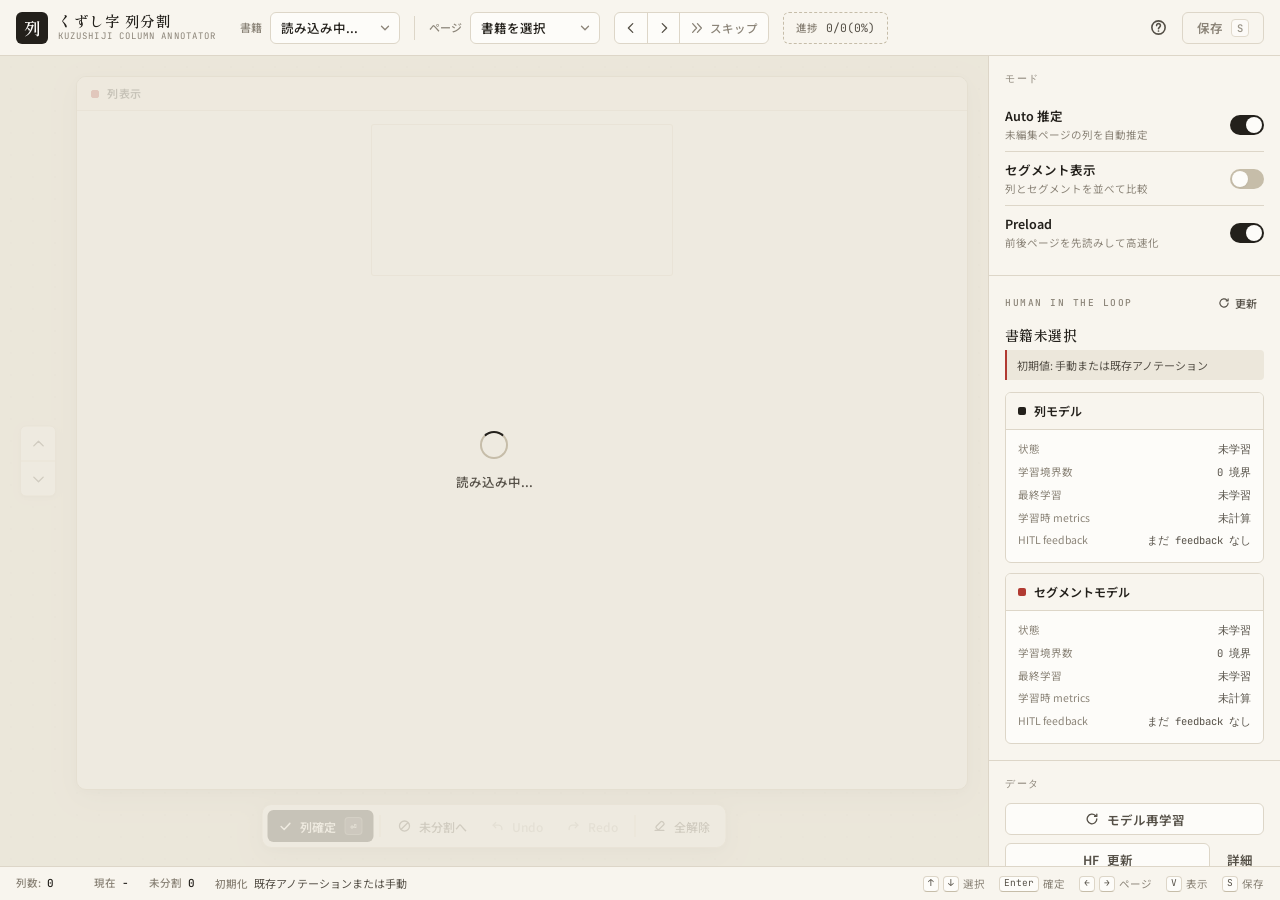
==== commit 0184c62b: "Modify the application's appearance to v2.1." ====
--- a/templates/index.html
+++ b/templates/index.html
@@ -5,84 +5,141 @@
     <meta name="viewport" content="width=device-width, initial-scale=1.0">
     <title>くずし字列分割アノテーションツール</title>
     <meta name="description" content="日本古典籍くずし字データセットの列分割アノテーションツール">
-    <link rel="stylesheet" href="/static/style.css?v=8">
+    <link rel="stylesheet" href="/static/style.css?v=10">
     <link rel="preconnect" href="https://fonts.googleapis.com">
     <link rel="preconnect" href="https://fonts.gstatic.com" crossorigin>
-    <link href="https://fonts.googleapis.com/css2?family=Shippori+Mincho:wght@400;500;600;700&family=Noto+Sans+JP:wght@400;500;600;700&family=JetBrains+Mono:wght@400;500&display=swap" rel="stylesheet">
+    <link href="https://fonts.googleapis.com/css2?family=Shippori+Mincho:wght@500;600;700&family=Noto+Sans+JP:wght@400;500;600;700&family=JetBrains+Mono:wght@400;500&display=swap" rel="stylesheet">
 </head>
 <body>
     <div class="app">
-        <!-- アプリバー -->
-        <header class="appbar">
-            <div class="appbar__brand">
-                <span class="appbar__seal" aria-hidden="true">列</span>
-                <div class="appbar__titles">
-                    <span class="appbar__eyebrow">KUZUSHIJI ANNOTATOR</span>
-                    <h1 class="appbar__title">くずし字 列分割</h1>
-                </div>
-            </div>
-
-            <div class="appbar__center">
-                <div class="selector-group">
-                    <div class="selector">
-                        <label class="selector__label" for="book-select">書籍</label>
-                        <select id="book-select" class="selector__select">
+        <!-- ヘッダー -->
+        <header class="topbar">
+            <div class="topbar__brand">
+                <span class="brand-mark" aria-hidden="true">列</span>
+                <div class="brand-text">
+                    <h1 class="brand-text__title">くずし字 列分割</h1>
+                    <span class="brand-text__sub">Kuzushiji Column Annotator</span>
+                </div>
+            </div>
+
+            <div class="topbar__doc" role="group" aria-label="資料の選択とページ移動">
+                <div class="doc-field">
+                    <label class="doc-field__label" for="book-select">書籍</label>
+                    <div class="doc-field__control">
+                        <select id="book-select" class="doc-field__select">
                             <option value="">読み込み中...</option>
                         </select>
-                        <svg class="selector__chevron" viewBox="0 0 16 16" fill="none" aria-hidden="true"><path d="M4 6l4 4 4-4" stroke="currentColor" stroke-width="1.5" stroke-linecap="round" stroke-linejoin="round"/></svg>
-                    </div>
-                    <span class="selector-group__divider" aria-hidden="true"></span>
-                    <div class="selector">
-                        <label class="selector__label" for="page-select">ページ</label>
-                        <select id="page-select" class="selector__select">
+                        <svg class="doc-field__chevron" viewBox="0 0 16 16" fill="none" aria-hidden="true"><path d="M4 6l4 4 4-4" stroke="currentColor" stroke-width="1.5" stroke-linecap="round" stroke-linejoin="round"/></svg>
+                    </div>
+                </div>
+                <span class="topbar__rule" aria-hidden="true"></span>
+                <div class="doc-field">
+                    <label class="doc-field__label" for="page-select">ページ</label>
+                    <div class="doc-field__control">
+                        <select id="page-select" class="doc-field__select">
                             <option value="">書籍を選択</option>
                         </select>
-                        <svg class="selector__chevron" viewBox="0 0 16 16" fill="none" aria-hidden="true"><path d="M4 6l4 4 4-4" stroke="currentColor" stroke-width="1.5" stroke-linecap="round" stroke-linejoin="round"/></svg>
-                    </div>
-                </div>
-                <div class="progress-pill" title="データセット全体進捗" aria-live="polite">
-                    <span class="progress-pill__dot" aria-hidden="true"></span>
-                    <span id="page-progress" class="progress-pill__value">0/0(0%)</span>
-                </div>
-            </div>
-
-            <div class="appbar__actions">
-                <button id="btn-save" class="btn btn--primary btn--muted" title="保存 (S)">
-                    <span class="btn__icon"><svg viewBox="0 0 16 16" fill="none" aria-hidden="true"><path d="M8 2v8m0 0l3-3m-3 3L5 7" stroke="currentColor" stroke-width="1.5" stroke-linecap="round" stroke-linejoin="round"/><path d="M3 11v2a1 1 0 001 1h8a1 1 0 001-1v-2" stroke="currentColor" stroke-width="1.5" stroke-linecap="round"/></svg></span>
-                    保存
-                </button>
-                <button id="btn-help" class="btn btn--ghost btn--icon-only" title="ヘルプ (H)" aria-label="ヘルプ">
+                        <svg class="doc-field__chevron" viewBox="0 0 16 16" fill="none" aria-hidden="true"><path d="M4 6l4 4 4-4" stroke="currentColor" stroke-width="1.5" stroke-linecap="round" stroke-linejoin="round"/></svg>
+                    </div>
+                </div>
+                <div class="pager" role="group" aria-label="ページ送り">
+                    <button id="btn-prev" class="pager__btn" title="前のページ (←)" aria-label="前のページ">
+                        <svg viewBox="0 0 16 16" fill="none" aria-hidden="true"><path d="M10 3L5 8l5 5" stroke="currentColor" stroke-width="1.5" stroke-linecap="round" stroke-linejoin="round"/></svg>
+                    </button>
+                    <button id="btn-next" class="pager__btn" title="次のページ (→)" aria-label="次のページ">
+                        <svg viewBox="0 0 16 16" fill="none" aria-hidden="true"><path d="M6 3l5 5-5 5" stroke="currentColor" stroke-width="1.5" stroke-linecap="round" stroke-linejoin="round"/></svg>
+                    </button>
+                    <button id="btn-skip-next" class="pager__btn pager__btn--skip" title="保存せず次のページへスキップ">
+                        <svg viewBox="0 0 16 16" fill="none" aria-hidden="true"><path d="M3 3l4.5 5L3 13M8.5 3L13 8l-4.5 5" stroke="currentColor" stroke-width="1.5" stroke-linecap="round" stroke-linejoin="round"/></svg>
+                        <span>スキップ</span>
+                    </button>
+                </div>
+                <div class="progress-chip" title="データセット全体進捗" aria-live="polite">
+                    <span class="progress-chip__label">進捗</span>
+                    <span id="page-progress" class="progress-chip__value">0/0(0%)</span>
+                </div>
+            </div>
+
+            <div class="topbar__actions">
+                <button id="btn-help" class="icon-btn" title="ヘルプ (H)" aria-label="ヘルプ">
                     <svg viewBox="0 0 16 16" fill="none" aria-hidden="true"><circle cx="8" cy="8" r="6.25" stroke="currentColor" stroke-width="1.5"/><path d="M6.2 6.2a1.8 1.8 0 113 1.3c-.55.5-1.2.8-1.2 1.6" stroke="currentColor" stroke-width="1.5" stroke-linecap="round"/><circle cx="8" cy="11.3" r=".8" fill="currentColor"/></svg>
                 </button>
+                <button id="btn-save" class="btn btn--primary btn--muted" title="保存 (S)">
+                    保存
+                    <kbd class="btn__kbd">S</kbd>
+                </button>
             </div>
         </header>
 
         <!-- ワークベンチ -->
         <div class="workbench">
-            <!-- サイドバー -->
-            <aside class="sidebar">
-                <!-- ナビゲーション -->
-                <section class="sidebar__section">
-                    <h2 class="sidebar__heading">ナビゲーション</h2>
-                    <div class="nav-cluster">
-                        <button id="btn-prev" class="btn btn--surface nav-cluster__half" title="前のページ (←)">
-                            <span class="btn__icon"><svg viewBox="0 0 16 16" fill="none" aria-hidden="true"><path d="M10 3L5 8l5 5" stroke="currentColor" stroke-width="1.5" stroke-linecap="round" stroke-linejoin="round"/></svg></span>
-                            前へ
-                        </button>
-                        <button id="btn-next" class="btn btn--surface nav-cluster__half" title="次のページ (→)">
-                            次へ
-                            <span class="btn__icon"><svg viewBox="0 0 16 16" fill="none" aria-hidden="true"><path d="M6 3l5 5-5 5" stroke="currentColor" stroke-width="1.5" stroke-linecap="round" stroke-linejoin="round"/></svg></span>
-                        </button>
-                    </div>
-                    <button id="btn-skip-next" class="btn btn--surface btn--block btn--skip" title="保存せず次のページへスキップ">
-                        <span class="btn__icon"><svg viewBox="0 0 16 16" fill="none" aria-hidden="true"><path d="M3 3l4.5 5L3 13M8.5 3L13 8l-4.5 5" stroke="currentColor" stroke-width="1.5" stroke-linecap="round" stroke-linejoin="round"/></svg></span>
-                        スキップして次へ
-                    </button>
-                </section>
-
-                <!-- モード -->
-                <section class="sidebar__section">
-                    <h2 class="sidebar__heading">モード</h2>
+            <!-- ステージ -->
+            <main class="stage canvas-container">
+                <div id="canvas-workspace" class="canvas-workspace">
+                    <section id="column-pane" class="canvas-pane canvas-pane--active">
+                        <header id="column-pane-label" class="canvas-pane__header">列表示</header>
+                        <div class="canvas-pane__body">
+                            <canvas id="annotation-canvas"></canvas>
+                        </div>
+                    </section>
+                    <section id="compare-pane" class="canvas-pane canvas-pane--secondary" aria-hidden="true">
+                        <header id="segment-pane-label" class="canvas-pane__header">セグメント表示</header>
+                        <div class="canvas-pane__body">
+                            <canvas id="segment-canvas"></canvas>
+                        </div>
+                    </section>
+                </div>
+
+                <!-- 文字ナビゲーション -->
+                <div class="char-nav" role="group" aria-label="文字選択の移動">
+                    <button id="btn-nav-up" class="char-nav__btn" title="前の文字へ (↑)" aria-label="前の文字へ">
+                        <svg viewBox="0 0 16 16" fill="none" aria-hidden="true"><path d="M3 10l5-5 5 5" stroke="currentColor" stroke-width="1.5" stroke-linecap="round" stroke-linejoin="round"/></svg>
+                    </button>
+                    <span class="char-nav__rule" aria-hidden="true"></span>
+                    <button id="btn-nav-down" class="char-nav__btn" title="次の文字へ (↓)" aria-label="次の文字へ">
+                        <svg viewBox="0 0 16 16" fill="none" aria-hidden="true"><path d="M3 6l5 5 5-5" stroke="currentColor" stroke-width="1.5" stroke-linecap="round" stroke-linejoin="round"/></svg>
+                    </button>
+                </div>
+
+                <!-- フローティング編集ツールバー -->
+                <div class="edit-dock" role="toolbar" aria-label="編集ツール">
+                    <button id="btn-confirm-column" class="dock-btn dock-btn--primary" title="列確定 (Enter)">
+                        <svg viewBox="0 0 16 16" fill="none" aria-hidden="true"><path d="M3 8.5l3.5 3.5L13 5" stroke="currentColor" stroke-width="1.7" stroke-linecap="round" stroke-linejoin="round"/></svg>
+                        <span class="dock-btn__label">列確定</span>
+                        <kbd class="dock-btn__kbd">⏎</kbd>
+                    </button>
+                    <span class="edit-dock__divider" aria-hidden="true"></span>
+                    <button id="btn-unassign" class="dock-btn" title="選択文字を未分割に戻す (N)">
+                        <svg viewBox="0 0 16 16" fill="none" aria-hidden="true"><circle cx="8" cy="8" r="5.75" stroke="currentColor" stroke-width="1.5"/><path d="M4.2 11.8l7.6-7.6" stroke="currentColor" stroke-width="1.5" stroke-linecap="round"/></svg>
+                        <span class="dock-btn__label">未分割へ</span>
+                    </button>
+                    <button id="btn-undo" class="dock-btn" title="元に戻す (Z)" disabled>
+                        <svg viewBox="0 0 16 16" fill="none" aria-hidden="true"><path d="M6 4L3 7l3 3" stroke="currentColor" stroke-width="1.5" stroke-linecap="round" stroke-linejoin="round"/><path d="M3 7h6a4 4 0 014 4v1" stroke="currentColor" stroke-width="1.5" stroke-linecap="round"/></svg>
+                        <span class="dock-btn__label">Undo</span>
+                    </button>
+                    <button id="btn-redo" class="dock-btn" title="やり直し (Y)" disabled>
+                        <svg viewBox="0 0 16 16" fill="none" aria-hidden="true"><path d="M10 4l3 3-3 3" stroke="currentColor" stroke-width="1.5" stroke-linecap="round" stroke-linejoin="round"/><path d="M13 7H7a4 4 0 00-4 4v1" stroke="currentColor" stroke-width="1.5" stroke-linecap="round"/></svg>
+                        <span class="dock-btn__label">Redo</span>
+                    </button>
+                    <span class="edit-dock__divider" aria-hidden="true"></span>
+                    <button id="btn-clear" class="dock-btn dock-btn--danger" title="全解除 (Shift+N)">
+                        <svg viewBox="0 0 16 16" fill="none" aria-hidden="true"><path d="M3 13h10M9.5 3.2L4.4 8.3a1.5 1.5 0 000 2.1l1.2 1.2a1.5 1.5 0 002.1 0l5.1-5.1a1.5 1.5 0 000-2.1l-1.2-1.2a1.5 1.5 0 00-2.1 0z" stroke="currentColor" stroke-width="1.5" stroke-linecap="round" stroke-linejoin="round"/></svg>
+                        <span class="dock-btn__label">全解除</span>
+                    </button>
+                </div>
+
+                <div id="loading" class="loading">
+                    <div class="loading__spinner" aria-hidden="true"></div>
+                    <div class="loading__text">読み込み中...</div>
+                </div>
+                <!-- トースト通知 -->
+                <div id="toast" class="toast hidden" role="status"></div>
+            </main>
+
+            <!-- インスペクタ -->
+            <aside class="inspector" aria-label="設定とモデル情報">
+                <section class="inspector__section">
+                    <h2 class="inspector__heading">モード</h2>
                     <div class="mode-list">
                         <label class="mode-row" title="自動列推定 ON/OFF (A)">
                             <span class="mode-row__text">
@@ -111,17 +168,16 @@
                     </div>
                 </section>
 
-                <!-- モデル / HITL -->
-                <section class="sidebar__section sidebar__section--grow">
-                    <div class="sidebar__heading-row">
-                        <h2 class="sidebar__heading">Human in the Loop</h2>
-                        <button id="btn-refresh-model-status" class="btn btn--ghost btn--tiny" title="モデル状態を更新">
-                            <span class="btn__icon"><svg viewBox="0 0 16 16" fill="none" aria-hidden="true"><path d="M13.5 8a5.5 5.5 0 11-1.6-3.9M13.5 2.5v2.6h-2.6" stroke="currentColor" stroke-width="1.5" stroke-linecap="round" stroke-linejoin="round"/></svg></span>
+                <section class="inspector__section inspector__section--grow">
+                    <div class="inspector__heading-row">
+                        <h2 class="inspector__heading">Human in the Loop</h2>
+                        <button id="btn-refresh-model-status" class="text-btn" title="モデル状態を更新">
+                            <svg viewBox="0 0 16 16" fill="none" aria-hidden="true"><path d="M13.5 8a5.5 5.5 0 11-1.6-3.9M13.5 2.5v2.6h-2.6" stroke="currentColor" stroke-width="1.5" stroke-linecap="round" stroke-linejoin="round"/></svg>
                             更新
                         </button>
                     </div>
-                    <p class="sidebar__booktitle" id="model-book">書籍未選択</p>
-                    <p class="sidebar__prediction" id="model-prediction-source">初期値: 手動または既存アノテーション</p>
+                    <p class="inspector__booktitle" id="model-book">書籍未選択</p>
+                    <p class="inspector__note" id="model-prediction-source">初期値: 手動または既存アノテーション</p>
 
                     <article class="model-card">
                         <header class="model-card__head">
@@ -151,16 +207,15 @@
                     </article>
                 </section>
 
-                <!-- データ操作 -->
-                <section class="sidebar__section sidebar__section--footer">
-                    <h2 class="sidebar__heading">データ</h2>
-                    <button id="btn-train-model" class="btn btn--surface btn--block" title="現在の書籍でモデルを再学習">
-                        <span class="btn__icon"><svg viewBox="0 0 16 16" fill="none" aria-hidden="true"><path d="M13.5 8a5.5 5.5 0 11-1.6-3.9M13.5 2.5v2.6h-2.6" stroke="currentColor" stroke-width="1.5" stroke-linecap="round" stroke-linejoin="round"/></svg></span>
+                <section class="inspector__section inspector__section--footer">
+                    <h2 class="inspector__heading">データ</h2>
+                    <button id="btn-train-model" class="btn btn--outline btn--block" title="現在の書籍でモデルを再学習">
+                        <svg viewBox="0 0 16 16" fill="none" aria-hidden="true"><path d="M13.5 8a5.5 5.5 0 11-1.6-3.9M13.5 2.5v2.6h-2.6" stroke="currentColor" stroke-width="1.5" stroke-linecap="round" stroke-linejoin="round"/></svg>
                         モデル再学習
                     </button>
                     <div class="hf-cluster">
-                        <button id="btn-update-hf-dataset" class="btn btn--surface btn--hf hf-cluster__main" title="保存済みアノテーションでHugging Face Datasetを更新">
-                            <span class="btn__icon btn__icon--hf">HF</span>
+                        <button id="btn-update-hf-dataset" class="btn btn--outline hf-cluster__main" title="保存済みアノテーションでHugging Face Datasetを更新">
+                            <span class="hf-badge" aria-hidden="true">HF</span>
                             Dataset 更新
                         </button>
                         <button id="btn-hf-status" class="btn btn--ghost hf-cluster__side" title="Hugging Face Dataset更新の詳細を表示">
@@ -169,67 +224,6 @@
                     </div>
                 </section>
             </aside>
-
-            <!-- ステージ -->
-            <div class="canvas-container">
-                <div id="canvas-workspace" class="canvas-workspace">
-                    <section id="column-pane" class="canvas-pane canvas-pane--active">
-                        <header id="column-pane-label" class="canvas-pane__header">列表示</header>
-                        <div class="canvas-pane__body">
-                            <canvas id="annotation-canvas"></canvas>
-                        </div>
-                    </section>
-                    <section id="compare-pane" class="canvas-pane canvas-pane--secondary" aria-hidden="true">
-                        <header id="segment-pane-label" class="canvas-pane__header">セグメント表示</header>
-                        <div class="canvas-pane__body">
-                            <canvas id="segment-canvas"></canvas>
-                        </div>
-                    </section>
-                </div>
-
-                <!-- フローティング編集ツールバー -->
-                <div class="edit-dock" role="toolbar" aria-label="編集ツール">
-                    <button id="btn-confirm-column" class="dock-btn dock-btn--primary" title="列確定 (Enter)">
-                        <svg viewBox="0 0 16 16" fill="none" aria-hidden="true"><path d="M3 8.5l3.5 3.5L13 5" stroke="currentColor" stroke-width="1.7" stroke-linecap="round" stroke-linejoin="round"/></svg>
-                        <span class="dock-btn__label">列確定</span>
-                    </button>
-                    <span class="edit-dock__divider" aria-hidden="true"></span>
-                    <button id="btn-unassign" class="dock-btn" title="選択文字を未分割に戻す (N)">
-                        <svg viewBox="0 0 16 16" fill="none" aria-hidden="true"><circle cx="8" cy="8" r="5.75" stroke="currentColor" stroke-width="1.5"/><path d="M4.2 11.8l7.6-7.6" stroke="currentColor" stroke-width="1.5" stroke-linecap="round"/></svg>
-                        <span class="dock-btn__label">未分割へ</span>
-                    </button>
-                    <button id="btn-undo" class="dock-btn" title="元に戻す (Z)" disabled>
-                        <svg viewBox="0 0 16 16" fill="none" aria-hidden="true"><path d="M6 4L3 7l3 3" stroke="currentColor" stroke-width="1.5" stroke-linecap="round" stroke-linejoin="round"/><path d="M3 7h6a4 4 0 014 4v1" stroke="currentColor" stroke-width="1.5" stroke-linecap="round"/></svg>
-                        <span class="dock-btn__label">Undo</span>
-                    </button>
-                    <button id="btn-redo" class="dock-btn" title="やり直し (Y)" disabled>
-                        <svg viewBox="0 0 16 16" fill="none" aria-hidden="true"><path d="M10 4l3 3-3 3" stroke="currentColor" stroke-width="1.5" stroke-linecap="round" stroke-linejoin="round"/><path d="M13 7H7a4 4 0 00-4 4v1" stroke="currentColor" stroke-width="1.5" stroke-linecap="round"/></svg>
-                        <span class="dock-btn__label">Redo</span>
-                    </button>
-                    <span class="edit-dock__divider" aria-hidden="true"></span>
-                    <button id="btn-clear" class="dock-btn dock-btn--danger" title="全解除 (Shift+N)">
-                        <svg viewBox="0 0 16 16" fill="none" aria-hidden="true"><path d="M3 13h10M9.5 3.2L4.4 8.3a1.5 1.5 0 000 2.1l1.2 1.2a1.5 1.5 0 002.1 0l5.1-5.1a1.5 1.5 0 000-2.1l-1.2-1.2a1.5 1.5 0 00-2.1 0z" stroke="currentColor" stroke-width="1.5" stroke-linecap="round" stroke-linejoin="round"/></svg>
-                        <span class="dock-btn__label">全解除</span>
-                    </button>
-                </div>
-
-                <!-- 文字ナビゲーション -->
-                <div class="vertical-nav">
-                    <button id="btn-nav-up" class="vertical-nav__btn" title="前の文字へ (↑)" aria-label="前の文字へ">
-                        <svg viewBox="0 0 16 16" fill="none" aria-hidden="true"><path d="M3 10l5-5 5 5" stroke="currentColor" stroke-width="1.5" stroke-linecap="round" stroke-linejoin="round"/></svg>
-                    </button>
-                    <button id="btn-nav-down" class="vertical-nav__btn" title="次の文字へ (↓)" aria-label="次の文字へ">
-                        <svg viewBox="0 0 16 16" fill="none" aria-hidden="true"><path d="M3 6l5 5 5-5" stroke="currentColor" stroke-width="1.5" stroke-linecap="round" stroke-linejoin="round"/></svg>
-                    </button>
-                </div>
-
-                <div id="loading" class="loading">
-                    <div class="loading__spinner"></div>
-                    <div class="loading__text">読み込み中...</div>
-                </div>
-                <!-- トースト通知 -->
-                <div id="toast" class="toast hidden"></div>
-            </div>
         </div>
 
         <!-- ステータスバー -->
@@ -251,7 +245,7 @@
                     <span class="statusbar__label">未分割</span>
                     <span id="status-remaining" class="statusbar__value">0</span>
                 </div>
-                <div class="statusbar__item statusbar__model">
+                <div class="statusbar__item statusbar__item--wide">
                     <span class="statusbar__label">初期化</span>
                     <span id="status-model-usage" class="statusbar__value statusbar__value--plain">既存アノテーションまたは手動</span>
                 </div>
@@ -273,7 +267,7 @@
             <p class="dialog__text">現在のページに未保存の変更があります。</p>
             <div class="dialog__actions">
                 <button id="dialog-cancel" class="btn btn--ghost">キャンセル</button>
-                <button id="dialog-discard" class="btn btn--surface">保存しない</button>
+                <button id="dialog-discard" class="btn btn--outline">保存しない</button>
                 <button id="dialog-save" class="btn btn--primary">保存する</button>
             </div>
         </div>
@@ -284,7 +278,7 @@
         <div class="dialog__content">
             <div class="dialog__header">
                 <h2 class="dialog__title">Hugging Face Dataset更新</h2>
-                <button id="hf-status-close" class="dialog__close" title="閉じる">&times;</button>
+                <button id="hf-status-close" class="dialog__close" title="閉じる" aria-label="閉じる">&times;</button>
             </div>
             <div class="hf-status">
                 <dl class="hf-status__list">
@@ -305,9 +299,9 @@
         <div class="dialog__content">
             <div class="dialog__header">
                 <h2 class="dialog__title">くずし字列分割アノテーションツール</h2>
-                <button id="help-close" class="dialog__close" title="閉じる">&times;</button>
-            </div>
-            
+                <button id="help-close" class="dialog__close" title="閉じる" aria-label="閉じる">&times;</button>
+            </div>
+
             <div class="help-content">
                 <section class="help-section">
                     <h3>概要</h3>
@@ -364,12 +358,12 @@
                 <section class="help-section">
                     <h3>Human in the Loop</h3>
                     <p>保存済みの列・セグメントから書籍ごとの境界モデルを学習し、新しいページではその推論結果を初期値として使えます。誤りは通常の列編集・セグメント編集で修正し、その保存結果が次の学習データになります。</p>
-                    <p>左側パネルでは、現在の書籍に対する列/セグメントモデルの学習状況、学習時 metrics、直近の human feedback を確認できます。</p>
+                    <p>右側パネルでは、現在の書籍に対する列/セグメントモデルの学習状況、学習時 metrics、直近の human feedback を確認できます。</p>
                 </section>
 
                 <section class="help-section">
                     <h3>表示モード</h3>
-                    <p>サイドバーのスイッチまたは <kbd>V</kbd> で「列」表示と「セグメント」表示を切り替えられます。セグメント表示中は、左に列表示・右にセグメント表示を並べて比較できます。</p>
+                    <p>右側パネルのスイッチまたは <kbd>V</kbd> で「列」表示と「セグメント」表示を切り替えられます。セグメント表示中は、左に列表示・右にセグメント表示を並べて比較できます。</p>
                     <p>セグメント表示中は、左ペインをクリックすると列編集、右ペインをクリックするとセグメント編集に切り替わります。</p>
                     <p>セグメント表示中は Segment ID の編集・保存（S）ができます（列の保存後のみ）。</p>
                 </section>
--- a/static/style.css
+++ b/static/style.css
@@ -1,63 +1,40 @@
 /* ==========================================================================
-   玄 KURO v3 — Kuzushiji Column Annotator
-   Professional dark workbench: slim appbar, sectioned sidebar,
-   floating edit dock, footer status bar.
+   くずし字列分割アノテーションツール
+   Design: 墨 (ink) × 和紙 (washi) — professional archival workbench
    ========================================================================== */
 
-/* --------------------------------------------------------------------------
-   Design tokens
-   -------------------------------------------------------------------------- */
+/* ----- Design tokens ----- */
 :root {
-    /* Surfaces (layered ink black) */
-    --bg: #09090b;
-    --surface: #0f0f13;
-    --surface-2: #16161b;
-    --surface-3: #1e1e25;
-    --surface-raised: #26262e;
-
-    /* Lines */
-    --border: rgba(255, 255, 255, 0.065);
-    --border-strong: rgba(255, 255, 255, 0.13);
-
-    /* Ink */
-    --text: #f2f0ec;
-    --text-muted: #a4a2a9;
-    --text-faint: #6d6b73;
-
-    /* 朱 vermilion */
-    --accent: #ff5a3c;
-    --accent-strong: #e8452a;
-    --accent-soft: rgba(255, 90, 60, 0.14);
-    --accent-glow: rgba(255, 90, 60, 0.35);
-
-    /* 金 gold */
-    --gold: #d9a94e;
-    --gold-bright: #e8c464;
-    --gold-soft: rgba(217, 169, 78, 0.14);
-
-    /* Feedback */
-    --danger: #ff4d4d;
+    /* Color */
+    --paper: #ece7db;            /* stage background (washi) */
+    --surface: #f8f5ee;          /* panels / chrome */
+    --surface-raised: #fdfcf9;   /* cards, popovers */
+    --ink: #23201b;              /* primary text */
+    --ink-hover: #38342d;
+    --ink-soft: #555047;         /* secondary text */
+    --muted: #8b8478;            /* tertiary text */
+    --line: #ddd6c8;             /* hairline borders */
+    --line-strong: #c6bda9;      /* emphasized borders */
+    --accent: #b13a31;           /* vermilion (matches canvas selection) */
+    --accent-soft: rgba(177, 58, 49, 0.09);
+    --shadow-sm: 0 1px 2px rgba(35, 32, 27, 0.06);
+    --shadow-md: 0 2px 8px rgba(35, 32, 27, 0.08), 0 1px 2px rgba(35, 32, 27, 0.06);
+    --shadow-lg: 0 8px 28px rgba(35, 32, 27, 0.14), 0 2px 6px rgba(35, 32, 27, 0.08);
 
     /* Type */
-    --font-sans: 'Noto Sans JP', 'Hiragino Sans', system-ui, sans-serif;
-    --font-display: 'Shippori Mincho', 'Yu Mincho', serif;
-    --font-mono: 'JetBrains Mono', ui-monospace, monospace;
+    --font-sans: "Noto Sans JP", system-ui, -apple-system, sans-serif;
+    --font-serif: "Shippori Mincho", "Noto Serif JP", serif;
+    --font-mono: "JetBrains Mono", ui-monospace, monospace;
 
     /* Shape */
-    --radius-sm: 7px;
-    --radius: 10px;
-    --radius-lg: 14px;
-
-    /* Depth */
-    --shadow-dock: 0 12px 32px rgba(0, 0, 0, 0.55), 0 2px 8px rgba(0, 0, 0, 0.4);
-    --shadow-dialog: 0 24px 64px rgba(0, 0, 0, 0.7);
-
-    color-scheme: dark;
-}
-
-/* --------------------------------------------------------------------------
-   Reset / base
-   -------------------------------------------------------------------------- */
+    --radius-sm: 4px;
+    --radius-md: 6px;
+    --radius-lg: 10px;
+
+    color-scheme: light;
+}
+
+/* ----- Reset / base ----- */
 *,
 *::before,
 *::after {
@@ -66,19 +43,21 @@
     padding: 0;
 }
 
+html,
+body {
+    height: 100%;
+}
+
 html {
-    background: var(--bg);
+    background: var(--surface);
 }
 
 body {
     font-family: var(--font-sans);
     font-size: 13px;
-    line-height: 1.55;
-    color: var(--text);
-    background:
-        radial-gradient(1200px 500px at 75% -10%, rgba(255, 90, 60, 0.05), transparent 60%),
-        radial-gradient(900px 420px at 8% 108%, rgba(217, 169, 78, 0.04), transparent 60%),
-        var(--bg);
+    line-height: 1.5;
+    color: var(--ink);
+    background: var(--surface);
     overflow: hidden;
     -webkit-font-smoothing: antialiased;
     -moz-osx-font-smoothing: grayscale;
@@ -91,6 +70,11 @@
 
 button:disabled {
     cursor: not-allowed;
+    opacity: 0.45;
+}
+
+select {
+    font-family: inherit;
 }
 
 .hidden {
@@ -98,13 +82,12 @@
 }
 
 :focus-visible {
-    outline: 2px solid var(--accent);
+    outline: 2px solid var(--ink);
     outline-offset: 2px;
-    border-radius: 4px;
 }
 
 ::selection {
-    background: var(--accent-soft);
+    background: rgba(177, 58, 49, 0.16);
 }
 
 /* Scrollbars */
@@ -118,18 +101,34 @@
 }
 
 ::-webkit-scrollbar-thumb {
+    background: var(--line-strong);
+    border-radius: 6px;
+    border: 3px solid var(--surface);
+}
+
+::-webkit-scrollbar-thumb:hover {
+    background: var(--muted);
+}
+
+kbd {
+    display: inline-flex;
+    align-items: center;
+    justify-content: center;
+    min-width: 18px;
+    height: 18px;
+    padding: 0 4px;
+    font-family: var(--font-mono);
+    font-size: 10.5px;
+    color: var(--ink-soft);
     background: var(--surface-raised);
-    border-radius: 6px;
-    border: 2px solid var(--bg);
-}
-
-::-webkit-scrollbar-thumb:hover {
-    background: var(--border-strong);
-}
-
-/* --------------------------------------------------------------------------
+    border: 1px solid var(--line);
+    border-bottom-color: var(--line-strong);
+    border-radius: var(--radius-sm);
+}
+
+/* ==========================================================================
    App shell
-   -------------------------------------------------------------------------- */
+   ========================================================================== */
 .app {
     display: grid;
     grid-template-rows: auto 1fr auto;
@@ -137,743 +136,501 @@
     height: 100dvh;
 }
 
-/* --------------------------------------------------------------------------
-   App bar
-   -------------------------------------------------------------------------- */
-.appbar {
-    display: flex;
-    align-items: center;
-    justify-content: space-between;
+/* ==========================================================================
+   Topbar
+   ========================================================================== */
+.topbar {
+    display: flex;
+    align-items: center;
+    gap: 24px;
+    height: 56px;
+    padding: 0 16px;
+    background: var(--surface);
+    border-bottom: 1px solid var(--line);
+    z-index: 30;
+}
+
+/* Brand */
+.topbar__brand {
+    display: flex;
+    align-items: center;
+    gap: 10px;
+    flex-shrink: 0;
+}
+
+.brand-mark {
+    display: grid;
+    place-items: center;
+    width: 32px;
+    height: 32px;
+    font-family: var(--font-serif);
+    font-size: 17px;
+    font-weight: 600;
+    color: var(--surface-raised);
+    background: var(--ink);
+    border-radius: var(--radius-md);
+    user-select: none;
+}
+
+.brand-text {
+    display: flex;
+    flex-direction: column;
+    gap: 1px;
+}
+
+.brand-text__title {
+    font-family: var(--font-serif);
+    font-size: 14.5px;
+    font-weight: 600;
+    line-height: 1.2;
+    letter-spacing: 0.04em;
+    white-space: nowrap;
+}
+
+.brand-text__sub {
+    font-family: var(--font-mono);
+    font-size: 9px;
+    letter-spacing: 0.12em;
+    text-transform: uppercase;
+    color: var(--muted);
+    white-space: nowrap;
+}
+
+/* Document selectors */
+.topbar__doc {
+    display: flex;
+    align-items: center;
+    gap: 14px;
+    flex: 1;
+    min-width: 0;
+}
+
+.topbar__rule {
+    width: 1px;
+    height: 24px;
+    background: var(--line);
+    flex-shrink: 0;
+}
+
+.doc-field {
+    display: flex;
+    align-items: center;
+    gap: 8px;
+    min-width: 0;
+}
+
+.doc-field__label {
+    font-size: 11px;
+    font-weight: 500;
+    color: var(--muted);
+    flex-shrink: 0;
+}
+
+.doc-field__control {
+    position: relative;
+    min-width: 0;
+}
+
+.doc-field__select {
+    appearance: none;
+    width: 100%;
+    min-width: 130px;
+    max-width: 240px;
+    height: 32px;
+    padding: 0 28px 0 10px;
+    font-size: 12.5px;
+    font-weight: 500;
+    color: var(--ink);
+    background: var(--surface-raised);
+    border: 1px solid var(--line);
+    border-radius: var(--radius-md);
+    transition: border-color 0.15s ease;
+    text-overflow: ellipsis;
+    white-space: nowrap;
+    overflow: hidden;
+    cursor: pointer;
+}
+
+.doc-field__select:hover {
+    border-color: var(--line-strong);
+}
+
+.doc-field__select:focus-visible {
+    outline: none;
+    border-color: var(--ink);
+}
+
+.doc-field__chevron {
+    position: absolute;
+    right: 8px;
+    top: 50%;
+    width: 14px;
+    height: 14px;
+    transform: translateY(-50%);
+    color: var(--muted);
+    pointer-events: none;
+}
+
+/* Pager */
+.pager {
+    display: inline-flex;
+    align-items: stretch;
+    height: 32px;
+    background: var(--surface-raised);
+    border: 1px solid var(--line);
+    border-radius: var(--radius-md);
+    overflow: hidden;
+    flex-shrink: 0;
+}
+
+.pager__btn {
+    display: inline-flex;
+    align-items: center;
+    justify-content: center;
+    gap: 6px;
+    min-width: 32px;
+    padding: 0 8px;
+    font-size: 11.5px;
+    font-weight: 500;
+    color: var(--ink-soft);
+    background: transparent;
+    border: none;
+    transition: background-color 0.12s ease, color 0.12s ease;
+}
+
+.pager__btn + .pager__btn {
+    border-left: 1px solid var(--line);
+}
+
+.pager__btn:hover:not(:disabled) {
+    background: var(--surface);
+    color: var(--ink);
+}
+
+.pager__btn svg {
+    width: 14px;
+    height: 14px;
+    flex-shrink: 0;
+}
+
+.pager__btn--skip {
+    padding: 0 10px;
+    color: var(--muted);
+}
+
+/* Progress chip */
+.progress-chip {
+    display: inline-flex;
+    align-items: center;
+    gap: 8px;
+    height: 32px;
+    padding: 0 12px;
+    border: 1px dashed var(--line-strong);
+    border-radius: var(--radius-md);
+    flex-shrink: 0;
+}
+
+.progress-chip__label {
+    font-size: 10.5px;
+    font-weight: 500;
+    color: var(--muted);
+}
+
+.progress-chip__value {
+    font-family: var(--font-mono);
+    font-size: 11.5px;
+    color: var(--ink-soft);
+    white-space: nowrap;
+    font-variant-numeric: tabular-nums;
+}
+
+/* Actions */
+.topbar__actions {
+    display: flex;
+    align-items: center;
+    gap: 8px;
+    flex-shrink: 0;
+}
+
+.icon-btn {
+    display: inline-flex;
+    align-items: center;
+    justify-content: center;
+    width: 32px;
+    height: 32px;
+    color: var(--ink-soft);
+    background: transparent;
+    border: 1px solid transparent;
+    border-radius: var(--radius-md);
+    transition: background-color 0.12s ease, color 0.12s ease;
+}
+
+.icon-btn:hover {
+    background: var(--paper);
+    color: var(--ink);
+}
+
+.icon-btn svg {
+    width: 17px;
+    height: 17px;
+}
+
+/* ==========================================================================
+   Buttons
+   ========================================================================== */
+.btn {
+    display: inline-flex;
+    align-items: center;
+    justify-content: center;
+    gap: 8px;
+    height: 32px;
+    padding: 0 14px;
+    font-size: 12.5px;
+    font-weight: 600;
+    border-radius: var(--radius-md);
+    border: 1px solid transparent;
+    background: transparent;
+    color: var(--ink);
+    transition: background-color 0.12s ease, border-color 0.12s ease,
+        color 0.12s ease, box-shadow 0.12s ease;
+    white-space: nowrap;
+    user-select: none;
+}
+
+.btn:active:not(:disabled) {
+    transform: translateY(1px);
+}
+
+.btn svg {
+    width: 14px;
+    height: 14px;
+    flex-shrink: 0;
+}
+
+.btn__kbd {
+    background: rgba(255, 255, 255, 0.16);
+    border-color: rgba(255, 255, 255, 0.24);
+    color: inherit;
+    opacity: 0.85;
+}
+
+.btn--primary {
+    color: var(--surface-raised);
+    background: var(--ink);
+    border-color: var(--ink);
+    box-shadow: var(--shadow-sm);
+}
+
+.btn--primary:hover:not(:disabled) {
+    background: var(--ink-hover);
+    border-color: var(--ink-hover);
+}
+
+/* Save button when there are no unsaved changes */
+.btn--primary.btn--muted {
+    color: var(--muted);
+    background: var(--surface);
+    border-color: var(--line);
+    box-shadow: none;
+}
+
+.btn--primary.btn--muted:hover:not(:disabled) {
+    color: var(--ink);
+    border-color: var(--line-strong);
+}
+
+.btn--primary.btn--muted .btn__kbd {
+    background: var(--surface-raised);
+    border-color: var(--line);
+    color: var(--muted);
+}
+
+.btn--outline {
+    color: var(--ink-soft);
+    background: var(--surface-raised);
+    border-color: var(--line);
+}
+
+.btn--outline:hover:not(:disabled) {
+    border-color: var(--line-strong);
+    color: var(--ink);
+}
+
+.btn--ghost {
+    color: var(--ink-soft);
+}
+
+.btn--ghost:hover:not(:disabled) {
+    background: var(--paper);
+    color: var(--ink);
+}
+
+.btn--block {
+    width: 100%;
+}
+
+/* ==========================================================================
+   Workbench layout
+   ========================================================================== */
+.workbench {
+    display: grid;
+    grid-template-columns: 1fr 292px;
+    min-height: 0;
+}
+
+/* ==========================================================================
+   Stage (canvas area)
+   ========================================================================== */
+.stage {
+    position: relative;
+    display: flex;
+    min-width: 0;
+    min-height: 0;
+    background: var(--paper);
+    background-image: radial-gradient(rgba(35, 32, 27, 0.05) 1px, transparent 1px);
+    background-size: 22px 22px;
+    overflow: hidden;
+}
+
+.canvas-workspace {
+    display: flex;
     gap: 16px;
-    height: 58px;
-    padding: 0 16px;
-    background: rgba(15, 15, 19, 0.86);
-    backdrop-filter: blur(14px);
-    -webkit-backdrop-filter: blur(14px);
-    border-bottom: 1px solid var(--border);
-    position: relative;
-    z-index: 30;
-}
-
-.appbar::after {
-    content: '';
+    flex: 1;
+    min-width: 0;
+    min-height: 0;
+    padding: 20px 20px 76px 76px;
+    overflow: hidden;
+}
+
+.canvas-pane {
+    display: flex;
+    flex-direction: column;
+    flex: 1;
+    min-width: 0;
+    min-height: 0;
+    background: var(--surface-raised);
+    border: 1px solid var(--line);
+    border-radius: var(--radius-lg);
+    box-shadow: var(--shadow-md);
+    overflow: hidden;
+    transition: border-color 0.15s ease;
+}
+
+.canvas-pane__header {
+    display: flex;
+    align-items: center;
+    gap: 8px;
+    height: 34px;
+    padding: 0 14px;
+    font-size: 11px;
+    font-weight: 600;
+    letter-spacing: 0.06em;
+    color: var(--muted);
+    background: var(--surface);
+    border-bottom: 1px solid var(--line);
+    user-select: none;
+    flex-shrink: 0;
+}
+
+.canvas-pane__header::before {
+    content: "";
+    width: 8px;
+    height: 8px;
+    border: 1.5px solid var(--line-strong);
+    border-radius: 2px;
+    flex-shrink: 0;
+    transition: background-color 0.15s ease, border-color 0.15s ease;
+}
+
+.canvas-pane--active {
+    border-color: var(--line-strong);
+    box-shadow: var(--shadow-lg);
+}
+
+.canvas-pane--active .canvas-pane__header {
+    color: var(--ink);
+}
+
+.canvas-pane--active .canvas-pane__header::before {
+    background: var(--accent);
+    border-color: var(--accent);
+}
+
+.canvas-pane__body {
+    display: flex;
+    align-items: flex-start;
+    justify-content: center;
+    flex: 1;
+    min-height: 0;
+    overflow: auto;
+    -webkit-overflow-scrolling: touch;
+    padding: 14px;
+}
+
+#annotation-canvas,
+#segment-canvas {
+    display: block;
+    cursor: crosshair;
+    border-radius: 2px;
+    box-shadow: 0 0 0 1px var(--line);
+}
+
+/* Compare mode: single pane by default */
+.canvas-pane--secondary {
+    display: none;
+}
+
+.canvas-workspace--compare .canvas-pane--secondary {
+    display: flex;
+}
+
+/* ==========================================================================
+   Char navigation (floating, left edge)
+   ========================================================================== */
+.char-nav {
     position: absolute;
-    left: 0;
-    right: 0;
-    bottom: -1px;
-    height: 1px;
-    background: linear-gradient(90deg,
-            transparent,
-            rgba(255, 90, 60, 0.45) 18%,
-            rgba(217, 169, 78, 0.4) 55%,
-            transparent 90%);
-    pointer-events: none;
-}
-
-.appbar__brand {
-    display: flex;
-    align-items: center;
-    gap: 11px;
-    min-width: 0;
-}
-
-.appbar__seal {
+    left: 20px;
+    top: 50%;
+    transform: translateY(-50%);
+    display: flex;
+    flex-direction: column;
+    background: var(--surface-raised);
+    border: 1px solid var(--line);
+    border-radius: var(--radius-md);
+    box-shadow: var(--shadow-md);
+    overflow: hidden;
+    z-index: 20;
+}
+
+.char-nav__btn {
     display: grid;
     place-items: center;
     width: 34px;
     height: 34px;
-    flex: none;
-    font-family: var(--font-display);
-    font-size: 17px;
-    font-weight: 700;
-    color: #fff;
-    background: linear-gradient(140deg, var(--accent) 0%, var(--accent-strong) 100%);
-    border-radius: 9px;
-    box-shadow:
-        0 0 0 1px rgba(255, 255, 255, 0.12) inset,
-        0 4px 14px var(--accent-glow);
-}
-
-.appbar__titles {
-    display: flex;
-    flex-direction: column;
-    gap: 1px;
-    min-width: 0;
-}
-
-.appbar__eyebrow {
-    font-family: var(--font-mono);
-    font-size: 9px;
-    font-weight: 500;
-    letter-spacing: 0.22em;
-    color: var(--text-faint);
-    text-transform: uppercase;
-    white-space: nowrap;
-}
-
-.appbar__title {
-    font-family: var(--font-display);
-    font-size: 15px;
-    font-weight: 600;
-    letter-spacing: 0.04em;
-    line-height: 1.2;
-    white-space: nowrap;
-}
-
-.appbar__center {
-    display: flex;
-    align-items: center;
-    gap: 12px;
-    flex: 1;
-    justify-content: center;
-    min-width: 0;
-}
-
-.appbar__actions {
-    display: flex;
-    align-items: center;
-    gap: 8px;
-}
-
-/* Selectors */
-.selector-group {
-    display: flex;
-    align-items: stretch;
-    background: var(--surface-2);
-    border: 1px solid var(--border);
-    border-radius: var(--radius);
-    overflow: hidden;
-}
-
-.selector-group__divider {
-    width: 1px;
-    background: var(--border);
-}
-
-.selector {
-    position: relative;
-    display: flex;
-    align-items: center;
-    gap: 8px;
-    padding: 0 10px;
-    transition: background 0.15s ease;
-}
-
-.selector:hover {
-    background: var(--surface-3);
-}
-
-.selector__label {
-    font-size: 10px;
-    font-weight: 600;
-    letter-spacing: 0.12em;
-    color: var(--text-faint);
-    white-space: nowrap;
-}
-
-.selector__select {
-    appearance: none;
+    color: var(--ink-soft);
     background: transparent;
     border: none;
-    color: var(--text);
-    font-family: var(--font-sans);
-    font-size: 12.5px;
-    font-weight: 500;
-    padding: 9px 22px 9px 0;
-    max-width: 210px;
-    min-width: 96px;
-    text-overflow: ellipsis;
-    cursor: pointer;
-}
-
-.selector__select:focus {
-    outline: none;
-}
-
-.selector__select option {
-    background: var(--surface-2);
-    color: var(--text);
-}
-
-.selector__chevron {
-    position: absolute;
-    right: 9px;
-    width: 14px;
-    height: 14px;
-    color: var(--text-faint);
-    pointer-events: none;
-}
-
-/* Progress pill */
-.progress-pill {
-    display: flex;
-    align-items: center;
-    gap: 8px;
-    padding: 7px 13px;
-    background: var(--gold-soft);
-    border: 1px solid rgba(217, 169, 78, 0.28);
-    border-radius: 999px;
-    white-space: nowrap;
-}
-
-.progress-pill__dot {
-    width: 6px;
-    height: 6px;
-    border-radius: 50%;
-    background: var(--gold);
-    box-shadow: 0 0 8px rgba(217, 169, 78, 0.7);
-}
-
-.progress-pill__value {
-    font-family: var(--font-mono);
-    font-size: 11.5px;
-    font-weight: 500;
-    color: var(--gold-bright);
-    letter-spacing: 0.02em;
-    font-variant-numeric: tabular-nums;
-}
-
-/* --------------------------------------------------------------------------
-   Buttons
-   -------------------------------------------------------------------------- */
-.btn {
-    display: inline-flex;
-    align-items: center;
-    justify-content: center;
-    gap: 7px;
-    padding: 8px 14px;
-    font-size: 12.5px;
-    font-weight: 600;
-    letter-spacing: 0.01em;
-    border-radius: var(--radius-sm);
-    border: 1px solid transparent;
-    background: transparent;
-    color: var(--text);
-    white-space: nowrap;
-    transition: background 0.15s ease, border-color 0.15s ease,
-        color 0.15s ease, box-shadow 0.15s ease, transform 0.1s ease;
-    user-select: none;
-    touch-action: manipulation;
-}
-
-.btn:active:not(:disabled) {
-    transform: translateY(1px);
-}
-
-.btn:disabled {
-    opacity: 0.38;
-}
-
-.btn__icon {
-    display: inline-flex;
-    align-items: center;
-    justify-content: center;
-    flex: none;
-}
-
-.btn__icon svg {
+    transition: background-color 0.12s ease, color 0.12s ease;
+}
+
+.char-nav__btn:hover {
+    background: var(--surface);
+    color: var(--ink);
+}
+
+.char-nav__btn svg {
     width: 15px;
     height: 15px;
 }
 
-/* Primary — vermilion */
-.btn--primary {
-    background: linear-gradient(160deg, var(--accent) 0%, var(--accent-strong) 100%);
-    color: #fff;
-    border-color: rgba(255, 255, 255, 0.14);
-    box-shadow: 0 4px 16px var(--accent-glow);
-}
-
-.btn--primary:hover:not(:disabled) {
-    box-shadow: 0 6px 22px var(--accent-glow);
-    filter: brightness(1.07);
-}
-
-.btn--primary.btn--muted {
-    background: var(--surface-3);
-    color: var(--text-muted);
-    border-color: var(--border-strong);
-    box-shadow: none;
-    filter: none;
-}
-
-.btn--primary.btn--muted:hover:not(:disabled) {
-    background: var(--surface-raised);
-}
-
-/* Surface — card-like */
-.btn--surface {
-    background: var(--surface-3);
-    border-color: var(--border);
-    color: var(--text);
-}
-
-.btn--surface:hover:not(:disabled) {
-    background: var(--surface-raised);
-    border-color: var(--border-strong);
-}
-
-/* Ghost — minimal */
-.btn--ghost {
-    color: var(--text-muted);
-    border-color: var(--border);
-}
-
-.btn--ghost:hover:not(:disabled) {
-    color: var(--text);
-    background: var(--surface-3);
-    border-color: var(--border-strong);
-}
-
-/* Modifiers */
-.btn--icon-only {
-    padding: 8px;
-}
-
-.btn--icon-only svg {
-    width: 16px;
-    height: 16px;
-}
-
-.btn--tiny {
-    padding: 4px 9px;
-    font-size: 11px;
-    gap: 5px;
-}
-
-.btn--tiny .btn__icon svg {
-    width: 12px;
-    height: 12px;
-}
-
-.btn--block {
-    width: 100%;
-}
-
-.btn--skip {
-    color: var(--text-muted);
-}
-
-.btn--skip:hover:not(:disabled) {
-    color: var(--gold-bright);
-    border-color: rgba(217, 169, 78, 0.35);
-}
-
-/* Hugging Face */
-.btn__icon--hf {
-    font-family: var(--font-mono);
-    font-size: 9px;
-    font-weight: 700;
-    letter-spacing: 0.05em;
-    color: #0b0b0e;
-    background: var(--gold);
-    border-radius: 4px;
-    padding: 2px 4px;
-}
-
-.btn--hf:hover:not(:disabled) {
-    border-color: rgba(217, 169, 78, 0.4);
-}
-
-.btn--hf-running {
-    border-color: rgba(217, 169, 78, 0.5) !important;
-    animation: hf-pulse 1.6s ease-in-out infinite;
-}
-
-@keyframes hf-pulse {
-
-    0%,
-    100% {
-        box-shadow: 0 0 0 0 rgba(217, 169, 78, 0.35);
-    }
-
-    50% {
-        box-shadow: 0 0 0 5px rgba(217, 169, 78, 0);
-    }
-}
-
-/* --------------------------------------------------------------------------
-   Workbench layout
-   -------------------------------------------------------------------------- */
-.workbench {
-    display: flex;
-    min-height: 0;
-    overflow: hidden;
-}
-
-/* --------------------------------------------------------------------------
-   Sidebar
-   -------------------------------------------------------------------------- */
-.sidebar {
-    width: 282px;
-    flex: none;
-    display: flex;
-    flex-direction: column;
-    background: var(--surface);
-    border-right: 1px solid var(--border);
-    overflow-y: auto;
-    overflow-x: hidden;
-}
-
-.sidebar__section {
-    padding: 15px 14px;
-    border-bottom: 1px solid var(--border);
-}
-
-.sidebar__section--grow {
-    flex: 1;
-}
-
-.sidebar__section--footer {
-    border-bottom: none;
-    margin-top: auto;
-    background: linear-gradient(180deg, transparent, rgba(0, 0, 0, 0.25));
-}
-
-.sidebar__heading {
-    font-family: var(--font-mono);
-    font-size: 9.5px;
-    font-weight: 500;
-    letter-spacing: 0.2em;
-    text-transform: uppercase;
-    color: var(--text-faint);
-    margin-bottom: 11px;
-}
-
-.sidebar__heading-row {
-    display: flex;
-    align-items: center;
-    justify-content: space-between;
-    margin-bottom: 11px;
-}
-
-.sidebar__heading-row .sidebar__heading {
-    margin-bottom: 0;
-}
-
-.sidebar__booktitle {
-    font-family: var(--font-display);
-    font-size: 15px;
-    font-weight: 600;
-    letter-spacing: 0.03em;
-    margin-bottom: 3px;
-    overflow-wrap: anywhere;
-    line-height: 1.4;
-}
-
-.sidebar__prediction {
-    font-size: 11px;
-    color: var(--text-muted);
-    line-height: 1.5;
-    margin-bottom: 12px;
-    padding: 7px 10px;
-    background: var(--accent-soft);
-    border: 1px solid rgba(255, 90, 60, 0.2);
-    border-radius: var(--radius-sm);
-}
-
-/* Navigation cluster */
-.nav-cluster {
-    display: flex;
-    gap: 7px;
-    margin-bottom: 7px;
-}
-
-.nav-cluster__half {
-    flex: 1;
-}
-
-/* Mode rows */
-.mode-list {
-    display: flex;
-    flex-direction: column;
-    gap: 4px;
-}
-
-.mode-row {
-    position: relative;
-    display: flex;
-    align-items: center;
-    justify-content: space-between;
-    gap: 10px;
-    padding: 8px 9px;
-    border-radius: var(--radius-sm);
-    cursor: pointer;
-    transition: background 0.15s ease;
-}
-
-.mode-row:hover {
-    background: var(--surface-2);
-}
-
-.mode-row__text {
-    display: flex;
-    flex-direction: column;
-    gap: 1px;
-    min-width: 0;
-}
-
-.mode-row__name {
-    font-size: 12.5px;
-    font-weight: 600;
-}
-
-.mode-row__desc {
-    font-size: 10.5px;
-    color: var(--text-faint);
-}
-
-/* Switch */
-.switch__input {
-    position: absolute;
-    opacity: 0;
-    width: 0;
-    height: 0;
-}
-
-.switch {
-    position: relative;
-    flex: none;
-    width: 34px;
-    height: 19px;
-    background: var(--surface-raised);
-    border: 1px solid var(--border-strong);
-    border-radius: 999px;
-    transition: background 0.18s ease, border-color 0.18s ease, box-shadow 0.18s ease;
-}
-
-.switch::after {
-    content: '';
-    position: absolute;
-    top: 2px;
-    left: 2px;
-    width: 13px;
-    height: 13px;
-    border-radius: 50%;
-    background: var(--text-muted);
-    transition: transform 0.18s cubic-bezier(0.34, 1.4, 0.64, 1), background 0.18s ease;
-}
-
-.switch__input:checked~.switch {
-    background: var(--accent);
-    border-color: var(--accent);
-    box-shadow: 0 0 10px var(--accent-glow);
-}
-
-.switch__input:checked~.switch::after {
-    transform: translateX(15px);
-    background: #fff;
-}
-
-.switch__input:focus-visible~.switch {
-    outline: 2px solid var(--accent);
-    outline-offset: 2px;
-}
-
-/* Model cards */
-.model-card {
-    background: var(--surface-2);
-    border: 1px solid var(--border);
-    border-radius: var(--radius);
-    padding: 11px 12px;
-    margin-bottom: 9px;
-    transition: border-color 0.15s ease;
-}
-
-.model-card:hover {
-    border-color: var(--border-strong);
-}
-
-.model-card:last-child {
-    margin-bottom: 0;
-}
-
-.model-card__head {
-    display: flex;
-    align-items: center;
-    gap: 7px;
-    margin-bottom: 8px;
-    padding-bottom: 7px;
-    border-bottom: 1px solid var(--border);
-}
-
-.model-card__dot {
-    width: 7px;
-    height: 7px;
-    border-radius: 50%;
-    flex: none;
-}
-
-.model-card__dot--column {
-    background: var(--accent);
-    box-shadow: 0 0 7px var(--accent-glow);
-}
-
-.model-card__dot--segment {
-    background: var(--gold);
-    box-shadow: 0 0 7px rgba(217, 169, 78, 0.55);
-}
-
-.model-card__title {
-    font-size: 12px;
-    font-weight: 700;
-    letter-spacing: 0.02em;
-}
-
-.model-card__list {
-    display: flex;
-    flex-direction: column;
-    gap: 5px;
-}
-
-.model-card__list>div {
-    display: flex;
-    justify-content: space-between;
-    align-items: baseline;
-    gap: 10px;
-}
-
-.model-card__list dt {
-    font-size: 10.5px;
-    color: var(--text-faint);
-    flex: none;
-}
-
-.model-card__list dd {
-    font-family: var(--font-mono);
-    font-size: 10px;
-    color: var(--text-muted);
-    text-align: right;
-    overflow-wrap: anywhere;
-    line-height: 1.5;
-}
-
-/* HF cluster */
-.hf-cluster {
-    display: flex;
-    gap: 7px;
-    margin-top: 7px;
-}
-
-.hf-cluster__main {
-    flex: 1;
-}
-
-.hf-cluster__side {
-    flex: none;
-}
-
-/* --------------------------------------------------------------------------
-   Canvas stage
-   -------------------------------------------------------------------------- */
-.canvas-container {
-    position: relative;
-    flex: 1;
-    min-width: 0;
-    display: flex;
-    background:
-        radial-gradient(800px 400px at 50% 0%, rgba(255, 255, 255, 0.015), transparent),
-        var(--bg);
-    overflow: hidden;
-}
-
-.canvas-workspace {
-    flex: 1;
-    display: flex;
-    gap: 14px;
-    padding: 16px 72px 84px 16px;
-    min-width: 0;
-    min-height: 0;
-    overflow: hidden;
-}
-
-.canvas-pane {
-    flex: 1;
-    min-width: 0;
-    min-height: 0;
-    display: flex;
-    flex-direction: column;
-    background: var(--surface);
-    border: 1px solid var(--border);
-    border-radius: var(--radius-lg);
-    overflow: hidden;
-    transition: border-color 0.2s ease, box-shadow 0.2s ease;
-}
-
-.canvas-pane--active {
-    border-color: rgba(255, 90, 60, 0.4);
-    box-shadow: 0 0 0 1px rgba(255, 90, 60, 0.25), 0 0 28px rgba(255, 90, 60, 0.07);
-}
-
-.canvas-pane--secondary {
-    display: none;
-}
-
-.canvas-workspace--compare .canvas-pane--secondary {
-    display: flex;
-}
-
-.canvas-pane__header {
-    display: flex;
-    align-items: center;
-    gap: 8px;
-    padding: 8px 14px;
-    font-family: var(--font-mono);
-    font-size: 10px;
-    font-weight: 500;
-    letter-spacing: 0.18em;
-    text-transform: uppercase;
-    color: var(--text-faint);
-    background: var(--surface-2);
-    border-bottom: 1px solid var(--border);
-    user-select: none;
-    flex: none;
-}
-
-.canvas-pane--active .canvas-pane__header {
-    color: var(--accent);
-}
-
-.canvas-pane__header::before {
-    content: '';
-    width: 6px;
-    height: 6px;
-    border-radius: 50%;
-    background: var(--text-faint);
-    flex: none;
-    transition: background 0.2s ease, box-shadow 0.2s ease;
-}
-
-.canvas-pane--active .canvas-pane__header::before {
-    background: var(--accent);
-    box-shadow: 0 0 8px var(--accent-glow);
-}
-
-.canvas-pane__body {
-    flex: 1;
-    min-height: 0;
-    display: flex;
-    align-items: flex-start;
-    justify-content: center;
-    overflow: auto;
-    -webkit-overflow-scrolling: touch;
-    padding: 12px;
-    background:
-        repeating-conic-gradient(rgba(255, 255, 255, 0.012) 0% 25%, transparent 0% 50%) 0 0 / 22px 22px,
-        var(--surface);
-}
-
-#annotation-canvas,
-#segment-canvas {
-    display: block;
-    cursor: crosshair;
-    border-radius: 4px;
-    box-shadow: 0 8px 32px rgba(0, 0, 0, 0.6);
-}
-
-/* --------------------------------------------------------------------------
-   Floating edit dock
-   -------------------------------------------------------------------------- */
+.char-nav__rule {
+    height: 1px;
+    background: var(--line);
+}
+
+/* ==========================================================================
+   Edit dock (floating toolbar, bottom center)
+   ========================================================================== */
 .edit-dock {
     position: absolute;
     left: 50%;
@@ -881,14 +638,12 @@
     transform: translateX(-50%);
     display: flex;
     align-items: center;
-    gap: 3px;
+    gap: 2px;
     padding: 5px;
-    background: rgba(30, 30, 37, 0.92);
-    backdrop-filter: blur(16px);
-    -webkit-backdrop-filter: blur(16px);
-    border: 1px solid var(--border-strong);
-    border-radius: 14px;
-    box-shadow: var(--shadow-dock);
+    background: var(--surface-raised);
+    border: 1px solid var(--line);
+    border-radius: var(--radius-lg);
+    box-shadow: var(--shadow-lg);
     z-index: 20;
     max-width: calc(100% - 32px);
 }
@@ -896,207 +651,71 @@
 .edit-dock__divider {
     width: 1px;
     height: 22px;
-    background: var(--border-strong);
-    margin: 0 3px;
-    flex: none;
+    margin: 0 4px;
+    background: var(--line);
+    flex-shrink: 0;
 }
 
 .dock-btn {
-    display: flex;
-    align-items: center;
-    gap: 6px;
-    padding: 8px 12px;
+    display: inline-flex;
+    align-items: center;
+    gap: 7px;
+    height: 32px;
+    padding: 0 11px;
+    font-size: 12px;
+    font-weight: 500;
+    color: var(--ink-soft);
     background: transparent;
     border: none;
-    border-radius: 9px;
-    color: var(--text-muted);
-    font-size: 12px;
+    border-radius: var(--radius-md);
+    white-space: nowrap;
+    transition: background-color 0.12s ease, color 0.12s ease;
+}
+
+.dock-btn:hover:not(:disabled) {
+    background: var(--surface);
+    color: var(--ink);
+}
+
+.dock-btn:disabled {
+    opacity: 0.35;
+}
+
+.dock-btn svg {
+    width: 14px;
+    height: 14px;
+    flex-shrink: 0;
+}
+
+.dock-btn__kbd {
+    margin-left: 2px;
+}
+
+.dock-btn--primary {
+    color: var(--surface-raised);
+    background: var(--ink);
     font-weight: 600;
-    white-space: nowrap;
-    transition: background 0.15s ease, color 0.15s ease, box-shadow 0.15s ease, filter 0.15s ease;
-}
-
-.dock-btn svg {
-    width: 15px;
-    height: 15px;
-    flex: none;
-}
-
-.dock-btn:hover:not(:disabled) {
-    background: var(--surface-raised);
-    color: var(--text);
-}
-
-.dock-btn:disabled {
-    opacity: 0.32;
-}
-
-.dock-btn--primary {
-    background: linear-gradient(160deg, var(--accent) 0%, var(--accent-strong) 100%);
-    color: #fff;
-    box-shadow: 0 3px 12px var(--accent-glow);
 }
 
 .dock-btn--primary:hover:not(:disabled) {
-    background: linear-gradient(160deg, var(--accent) 0%, var(--accent-strong) 100%);
-    color: #fff;
-    filter: brightness(1.08);
+    background: var(--ink-hover);
+    color: var(--surface-raised);
+}
+
+.dock-btn--primary .dock-btn__kbd {
+    background: rgba(255, 255, 255, 0.14);
+    border-color: rgba(255, 255, 255, 0.22);
+    color: inherit;
 }
 
 .dock-btn--danger:hover:not(:disabled) {
-    background: rgba(255, 77, 77, 0.12);
-    color: var(--danger);
-}
-
-/* --------------------------------------------------------------------------
-   Vertical character navigation
-   -------------------------------------------------------------------------- */
-.vertical-nav {
-    position: absolute;
-    right: 16px;
-    top: 50%;
-    transform: translateY(-50%);
-    display: flex;
-    flex-direction: column;
-    gap: 4px;
-    padding: 5px;
-    background: rgba(30, 30, 37, 0.92);
-    backdrop-filter: blur(16px);
-    -webkit-backdrop-filter: blur(16px);
-    border: 1px solid var(--border-strong);
-    border-radius: 12px;
-    box-shadow: var(--shadow-dock);
-    z-index: 20;
-}
-
-.vertical-nav__btn {
-    display: grid;
-    place-items: center;
-    width: 36px;
-    height: 36px;
-    background: transparent;
-    border: none;
-    border-radius: 8px;
-    color: var(--text-muted);
-    transition: background 0.15s ease, color 0.15s ease;
-}
-
-.vertical-nav__btn svg {
-    width: 16px;
-    height: 16px;
-}
-
-.vertical-nav__btn:hover {
-    background: var(--surface-raised);
+    background: var(--accent-soft);
     color: var(--accent);
 }
 
-/* --------------------------------------------------------------------------
-   Status bar (footer)
-   -------------------------------------------------------------------------- */
-.statusbar {
-    display: flex;
-    align-items: center;
-    justify-content: space-between;
-    gap: 16px;
-    height: 34px;
-    padding: 0 14px;
-    background: var(--surface);
-    border-top: 1px solid var(--border);
-    font-size: 11px;
-    z-index: 25;
-    overflow: hidden;
-}
-
-.statusbar__group {
-    display: flex;
-    align-items: center;
-    gap: 2px;
-    min-width: 0;
-    overflow: hidden;
-}
-
-.statusbar__item {
-    display: flex;
-    align-items: center;
-    gap: 6px;
-    padding: 3px 9px;
-    white-space: nowrap;
-    min-width: 0;
-}
-
-.statusbar__item:not(:last-child) {
-    border-right: 1px solid var(--border);
-}
-
-.statusbar__label {
-    color: var(--text-faint);
-    font-weight: 500;
-}
-
-.statusbar__label:empty {
-    display: none;
-}
-
-.statusbar__value {
-    font-family: var(--font-mono);
-    font-weight: 500;
-    color: var(--gold-bright);
-    font-variant-numeric: tabular-nums;
-}
-
-.statusbar__value:empty {
-    display: none;
-}
-
-.statusbar__value--plain {
-    color: var(--text-muted);
-    font-family: var(--font-sans);
-}
-
-.statusbar__model {
-    min-width: 0;
-}
-
-.statusbar__model .statusbar__value {
-    overflow: hidden;
-    text-overflow: ellipsis;
-    white-space: nowrap;
-}
-
-.statusbar__hint {
-    display: flex;
-    align-items: center;
-    gap: 12px;
-    flex: none;
-    color: var(--text-faint);
-}
-
-.statusbar__keys {
-    display: inline-flex;
-    align-items: center;
-    gap: 3px;
-    white-space: nowrap;
-}
-
-.statusbar kbd,
-.help-table kbd,
-.help-section kbd {
-    display: inline-block;
-    padding: 1px 5px;
-    font-family: var(--font-mono);
-    font-size: 10px;
-    color: var(--text-muted);
-    background: var(--surface-3);
-    border: 1px solid var(--border-strong);
-    border-bottom-width: 2px;
-    border-radius: 4px;
-    line-height: 1.5;
-}
-
-/* --------------------------------------------------------------------------
-   Loading
-   -------------------------------------------------------------------------- */
+/* ==========================================================================
+   Loading & toast
+   ========================================================================== */
 .loading {
     position: absolute;
     inset: 0;
@@ -1105,19 +724,17 @@
     align-items: center;
     justify-content: center;
     gap: 14px;
-    background: rgba(9, 9, 11, 0.72);
-    backdrop-filter: blur(6px);
-    -webkit-backdrop-filter: blur(6px);
+    background: rgba(236, 231, 219, 0.82);
     z-index: 40;
 }
 
 .loading__spinner {
-    width: 38px;
-    height: 38px;
-    border: 2.5px solid var(--surface-raised);
-    border-top-color: var(--accent);
+    width: 28px;
+    height: 28px;
+    border: 2.5px solid var(--line-strong);
+    border-top-color: var(--ink);
     border-radius: 50%;
-    animation: spin 0.8s linear infinite;
+    animation: spin 0.7s linear infinite;
 }
 
 @keyframes spin {
@@ -1127,204 +744,564 @@
 }
 
 .loading__text {
-    font-family: var(--font-mono);
-    font-size: 11px;
-    letter-spacing: 0.16em;
-    color: var(--text-muted);
-}
-
-/* --------------------------------------------------------------------------
-   Toast
-   -------------------------------------------------------------------------- */
+    font-size: 12.5px;
+    font-weight: 500;
+    color: var(--ink-soft);
+}
+
 .toast {
     position: absolute;
     top: 16px;
     left: 50%;
     transform: translateX(-50%);
-    display: flex;
-    align-items: center;
-    gap: 9px;
-    max-width: min(560px, calc(100% - 32px));
-    padding: 10px 18px 10px 14px;
-    background: rgba(30, 30, 37, 0.95);
-    backdrop-filter: blur(16px);
-    -webkit-backdrop-filter: blur(16px);
-    border: 1px solid rgba(217, 169, 78, 0.4);
-    border-radius: 999px;
-    box-shadow: var(--shadow-dock);
+    max-width: min(520px, calc(100% - 40px));
+    padding: 9px 16px;
     font-size: 12.5px;
     font-weight: 500;
-    color: var(--text);
+    color: var(--surface-raised);
+    background: var(--ink);
+    border-radius: var(--radius-md);
+    box-shadow: var(--shadow-lg);
     z-index: 50;
-    animation: toast-in 0.28s cubic-bezier(0.34, 1.3, 0.64, 1);
-}
-
-.toast::before {
-    content: '';
-    flex: none;
-    width: 7px;
-    height: 7px;
-    border-radius: 50%;
-    background: var(--gold);
-    box-shadow: 0 0 9px rgba(217, 169, 78, 0.8);
-}
-
-.toast.error {
-    border-color: rgba(255, 77, 77, 0.45);
-}
-
-.toast.error::before {
-    background: var(--danger);
-    box-shadow: 0 0 9px rgba(255, 77, 77, 0.8);
+    animation: toast-in 0.18s ease;
 }
 
 @keyframes toast-in {
     from {
         opacity: 0;
-        transform: translateX(-50%) translateY(-10px);
+        transform: translateX(-50%) translateY(-6px);
     }
-
     to {
         opacity: 1;
         transform: translateX(-50%) translateY(0);
     }
 }
 
-/* --------------------------------------------------------------------------
-   Dialogs
-   -------------------------------------------------------------------------- */
-.dialog {
-    margin: auto;
-    border: 1px solid var(--border-strong);
-    border-radius: var(--radius-lg);
-    background: var(--surface-2);
-    color: var(--text);
-    padding: 0;
-    max-width: min(440px, calc(100vw - 32px));
-    box-shadow: var(--shadow-dialog);
-}
-
-.dialog--wide {
-    max-width: min(680px, calc(100vw - 32px));
-    width: 100%;
-}
-
-.dialog::backdrop {
-    background: rgba(5, 5, 7, 0.7);
-    backdrop-filter: blur(4px);
-}
-
-.dialog__content {
-    padding: 22px 24px;
-    max-height: min(76vh, 720px);
+.toast.error {
+    background: var(--accent);
+}
+
+/* ==========================================================================
+   Inspector (right panel)
+   ========================================================================== */
+.inspector {
+    display: flex;
+    flex-direction: column;
+    min-height: 0;
+    background: var(--surface);
+    border-left: 1px solid var(--line);
     overflow-y: auto;
-}
-
-.dialog__header {
+    overflow-x: hidden;
+}
+
+.inspector__section {
+    padding: 16px;
+    border-bottom: 1px solid var(--line);
+}
+
+.inspector__section--grow {
+    flex: 1;
+}
+
+.inspector__section--footer {
+    border-bottom: none;
+    margin-top: auto;
+}
+
+.inspector__heading {
+    font-family: var(--font-mono);
+    font-size: 9.5px;
+    font-weight: 500;
+    letter-spacing: 0.16em;
+    text-transform: uppercase;
+    color: var(--muted);
+    margin-bottom: 12px;
+}
+
+.inspector__heading-row {
+    display: flex;
+    align-items: center;
+    justify-content: space-between;
+    margin-bottom: 12px;
+}
+
+.inspector__heading-row .inspector__heading {
+    margin-bottom: 0;
+}
+
+.inspector__booktitle {
+    font-family: var(--font-serif);
+    font-size: 14px;
+    font-weight: 600;
+    color: var(--ink);
+    line-height: 1.4;
+    letter-spacing: 0.03em;
+    margin-bottom: 4px;
+    overflow-wrap: anywhere;
+}
+
+.inspector__note {
+    font-size: 11px;
+    color: var(--ink-soft);
+    line-height: 1.5;
+    margin-bottom: 12px;
+    padding: 7px 10px;
+    background: var(--paper);
+    border-left: 2px solid var(--accent);
+    border-radius: 0 var(--radius-sm) var(--radius-sm) 0;
+}
+
+.text-btn {
+    display: inline-flex;
+    align-items: center;
+    gap: 5px;
+    padding: 3px 7px;
+    font-size: 11px;
+    font-weight: 500;
+    color: var(--ink-soft);
+    background: transparent;
+    border: none;
+    border-radius: var(--radius-sm);
+    transition: background-color 0.12s ease, color 0.12s ease;
+}
+
+.text-btn:hover {
+    background: var(--paper);
+    color: var(--ink);
+}
+
+.text-btn svg {
+    width: 12px;
+    height: 12px;
+}
+
+/* Mode switches */
+.mode-list {
+    display: flex;
+    flex-direction: column;
+}
+
+.mode-row {
+    position: relative;
     display: flex;
     align-items: center;
     justify-content: space-between;
     gap: 12px;
-    margin-bottom: 16px;
-    padding-bottom: 14px;
-    border-bottom: 1px solid var(--border);
+    padding: 9px 0;
+    cursor: pointer;
+}
+
+.mode-row + .mode-row {
+    border-top: 1px solid var(--line);
+}
+
+.mode-row__text {
+    display: flex;
+    flex-direction: column;
+    gap: 1px;
+    min-width: 0;
+}
+
+.mode-row__name {
+    font-size: 12.5px;
+    font-weight: 600;
+    color: var(--ink);
+}
+
+.mode-row__desc {
+    font-size: 10.5px;
+    color: var(--muted);
+    line-height: 1.45;
+}
+
+/* Switch */
+.switch__input {
+    position: absolute;
+    opacity: 0;
+    width: 1px;
+    height: 1px;
+}
+
+.switch {
+    position: relative;
+    display: inline-block;
+    width: 34px;
+    height: 20px;
+    background: var(--line-strong);
+    border-radius: 999px;
+    transition: background-color 0.15s ease;
+    flex-shrink: 0;
+}
+
+.switch::after {
+    content: "";
+    position: absolute;
+    top: 2px;
+    left: 2px;
+    width: 16px;
+    height: 16px;
+    background: var(--surface-raised);
+    border-radius: 50%;
+    box-shadow: var(--shadow-sm);
+    transition: transform 0.15s ease;
+}
+
+.switch__input:checked ~ .switch {
+    background: var(--ink);
+}
+
+.switch__input:checked ~ .switch::after {
+    transform: translateX(14px);
+}
+
+.switch__input:focus-visible ~ .switch {
+    outline: 2px solid var(--ink);
+    outline-offset: 2px;
+}
+
+/* Model cards */
+.model-card {
+    background: var(--surface-raised);
+    border: 1px solid var(--line);
+    border-radius: var(--radius-md);
+    margin-bottom: 10px;
+    overflow: hidden;
+}
+
+.model-card:last-child {
+    margin-bottom: 0;
+}
+
+.model-card__head {
+    display: flex;
+    align-items: center;
+    gap: 8px;
+    padding: 9px 12px;
+    border-bottom: 1px solid var(--line);
+    background: var(--surface);
+}
+
+.model-card__dot {
+    width: 8px;
+    height: 8px;
+    border-radius: 2px;
+    flex-shrink: 0;
+}
+
+.model-card__dot--column {
+    background: var(--ink);
+}
+
+.model-card__dot--segment {
+    background: var(--accent);
+}
+
+.model-card__title {
+    font-size: 12px;
+    font-weight: 600;
+    color: var(--ink);
+}
+
+.model-card__list {
+    padding: 8px 12px 10px;
+}
+
+.model-card__list > div {
+    display: flex;
+    align-items: baseline;
+    justify-content: space-between;
+    gap: 10px;
+    padding: 3px 0;
+}
+
+.model-card__list dt {
+    font-size: 10.5px;
+    color: var(--muted);
+    flex-shrink: 0;
+}
+
+.model-card__list dd {
+    font-family: var(--font-mono);
+    font-size: 10.5px;
+    color: var(--ink-soft);
+    text-align: right;
+    overflow-wrap: anywhere;
+    line-height: 1.5;
+}
+
+/* Data actions */
+.inspector__section--footer .btn--block {
+    margin-bottom: 8px;
+}
+
+.hf-cluster {
+    display: flex;
+    gap: 6px;
+}
+
+.hf-cluster__main {
+    flex: 1;
+}
+
+.hf-cluster__side {
+    flex-shrink: 0;
+    padding: 0 10px;
+}
+
+.hf-badge {
+    display: inline-flex;
+    align-items: center;
+    justify-content: center;
+    height: 16px;
+    padding: 0 4px;
+    font-family: var(--font-mono);
+    font-size: 9px;
+    font-weight: 700;
+    letter-spacing: 0.04em;
+    color: var(--surface-raised);
+    background: var(--ink-soft);
+    border-radius: 3px;
+    flex-shrink: 0;
+}
+
+/* HF update in progress */
+.btn--hf-running {
+    color: var(--accent) !important;
+    border-color: var(--accent) !important;
+    pointer-events: none;
+}
+
+.btn--hf-running .hf-badge {
+    background: var(--accent);
+    animation: pulse 1.2s ease-in-out infinite;
+}
+
+@keyframes pulse {
+    50% {
+        opacity: 0.45;
+    }
+}
+
+/* ==========================================================================
+   Status bar
+   ========================================================================== */
+.statusbar {
+    display: flex;
+    align-items: center;
+    justify-content: space-between;
+    gap: 24px;
+    height: 34px;
+    padding: 0 16px;
+    background: var(--surface);
+    border-top: 1px solid var(--line);
+    font-size: 11px;
+    overflow: hidden;
+    z-index: 25;
+}
+
+.statusbar__group {
+    display: flex;
+    align-items: center;
+    gap: 20px;
+    min-width: 0;
+    overflow: hidden;
+}
+
+.statusbar__item {
+    display: flex;
+    align-items: baseline;
+    gap: 6px;
+    white-space: nowrap;
+    min-width: 0;
+}
+
+.statusbar__item--wide {
+    min-width: 0;
+    overflow: hidden;
+}
+
+.statusbar__label {
+    color: var(--muted);
+    font-size: 10.5px;
+    font-weight: 500;
+}
+
+.statusbar__label:empty {
+    display: none;
+}
+
+.statusbar__value {
+    font-family: var(--font-mono);
+    font-size: 11px;
+    font-weight: 500;
+    color: var(--ink);
+    font-variant-numeric: tabular-nums;
+}
+
+.statusbar__value:empty {
+    display: none;
+}
+
+.statusbar__value--plain {
+    font-family: var(--font-sans);
+    font-weight: 400;
+    color: var(--ink-soft);
+    overflow: hidden;
+    text-overflow: ellipsis;
+    white-space: nowrap;
+}
+
+.statusbar__hint {
+    display: flex;
+    align-items: center;
+    gap: 14px;
+    flex-shrink: 0;
+    color: var(--muted);
+}
+
+.statusbar__keys {
+    display: inline-flex;
+    align-items: center;
+    gap: 4px;
+    font-size: 10.5px;
+    white-space: nowrap;
+}
+
+.statusbar__keys kbd {
+    height: 16px;
+    min-width: 16px;
+    font-size: 9.5px;
+}
+
+/* ==========================================================================
+   Dialogs
+   ========================================================================== */
+.dialog {
+    border: none;
+    border-radius: var(--radius-lg);
+    padding: 0;
+    max-width: 440px;
+    width: calc(100% - 48px);
+    background: var(--surface-raised);
+    color: var(--ink);
+    box-shadow: var(--shadow-lg);
+}
+
+.dialog::backdrop {
+    background: rgba(35, 32, 27, 0.4);
+}
+
+.dialog--wide {
+    max-width: 640px;
+}
+
+.dialog__content {
+    padding: 24px;
+    max-height: 80vh;
+    overflow-y: auto;
+}
+
+.dialog__header {
+    display: flex;
+    align-items: flex-start;
+    justify-content: space-between;
+    gap: 16px;
+    margin-bottom: 18px;
 }
 
 .dialog__title {
-    font-family: var(--font-display);
-    font-size: 17px;
+    font-family: var(--font-serif);
+    font-size: 16px;
     font-weight: 600;
+    line-height: 1.4;
     letter-spacing: 0.02em;
-}
-
-.dialog__header .dialog__title {
-    margin-bottom: 0;
 }
 
 .dialog__text {
     font-size: 13px;
-    color: var(--text-muted);
-    margin: 10px 0 20px;
+    color: var(--ink-soft);
+    margin-top: 8px;
 }
 
 .dialog__actions {
     display: flex;
     justify-content: flex-end;
     gap: 8px;
+    margin-top: 22px;
 }
 
 .dialog__close {
     display: grid;
     place-items: center;
-    width: 30px;
-    height: 30px;
-    flex: none;
-    background: transparent;
-    border: 1px solid var(--border);
-    border-radius: 8px;
-    color: var(--text-muted);
+    width: 28px;
+    height: 28px;
     font-size: 18px;
     line-height: 1;
-    transition: background 0.15s ease, color 0.15s ease, border-color 0.15s ease;
+    color: var(--muted);
+    background: transparent;
+    border: none;
+    border-radius: var(--radius-md);
+    flex-shrink: 0;
+    transition: background-color 0.12s ease, color 0.12s ease;
 }
 
 .dialog__close:hover {
-    background: var(--surface-3);
-    color: var(--text);
-    border-color: var(--border-strong);
-}
-
-/* HF status */
+    background: var(--paper);
+    color: var(--ink);
+}
+
+/* HF status dialog */
 .hf-status__list {
-    display: grid;
-    grid-template-columns: 1fr 1fr;
-    gap: 8px 12px;
-    margin-bottom: 16px;
-}
-
-.hf-status__list>div {
-    display: flex;
-    justify-content: space-between;
-    gap: 10px;
-    padding: 7px 11px;
+    display: flex;
+    flex-direction: column;
+    border: 1px solid var(--line);
+    border-radius: var(--radius-md);
+    overflow: hidden;
+    margin-bottom: 14px;
+}
+
+.hf-status__list > div {
+    display: flex;
+    align-items: baseline;
+    gap: 16px;
+    padding: 8px 12px;
+}
+
+.hf-status__list > div:nth-child(odd) {
     background: var(--surface);
-    border: 1px solid var(--border);
-    border-radius: var(--radius-sm);
-    min-width: 0;
 }
 
 .hf-status__list dt {
+    width: 84px;
     font-size: 11px;
-    color: var(--text-faint);
-    flex: none;
+    color: var(--muted);
+    flex-shrink: 0;
 }
 
 .hf-status__list dd {
+    font-size: 12px;
+    color: var(--ink-soft);
+    overflow-wrap: anywhere;
+}
+
+.hf-status__log {
+    padding: 12px;
     font-family: var(--font-mono);
     font-size: 11px;
-    color: var(--text-muted);
-    text-align: right;
-    overflow-wrap: anywhere;
-}
-
-.hf-status__log {
-    background: var(--bg);
-    border: 1px solid var(--border);
-    border-radius: var(--radius-sm);
-    padding: 12px 14px;
-    font-family: var(--font-mono);
-    font-size: 11px;
-    line-height: 1.7;
-    color: var(--text-muted);
+    line-height: 1.6;
+    color: var(--ink-soft);
+    background: var(--surface);
+    border: 1px solid var(--line);
+    border-radius: var(--radius-md);
     max-height: 260px;
     overflow: auto;
     white-space: pre-wrap;
-    overflow-wrap: anywhere;
-}
-
-/* --------------------------------------------------------------------------
-   Help content
-   -------------------------------------------------------------------------- */
+    word-break: break-all;
+}
+
+/* ==========================================================================
+   Help dialog content
+   ========================================================================== */
 .help-content {
     display: flex;
     flex-direction: column;
@@ -1332,19 +1309,18 @@
 }
 
 .help-section h3 {
-    font-family: var(--font-display);
-    font-size: 14px;
+    font-family: var(--font-serif);
+    font-size: 13.5px;
     font-weight: 600;
     letter-spacing: 0.03em;
-    color: var(--gold-bright);
-    margin-bottom: 8px;
     padding-bottom: 6px;
-    border-bottom: 1px solid var(--border);
+    margin-bottom: 10px;
+    border-bottom: 1px solid var(--line);
 }
 
 .help-section p {
     font-size: 12.5px;
-    color: var(--text-muted);
+    color: var(--ink-soft);
     line-height: 1.7;
     margin-bottom: 6px;
 }
@@ -1353,18 +1329,18 @@
 .help-section ul {
     padding-left: 20px;
     font-size: 12.5px;
-    color: var(--text-muted);
-    line-height: 1.9;
+    color: var(--ink-soft);
+    line-height: 1.8;
 }
 
 .help-section code {
     font-family: var(--font-mono);
     font-size: 11px;
+    padding: 1px 5px;
     background: var(--surface);
-    border: 1px solid var(--border);
-    border-radius: 4px;
-    padding: 1px 5px;
-    color: var(--gold-bright);
+    border: 1px solid var(--line);
+    border-radius: var(--radius-sm);
+    color: var(--ink);
 }
 
 .help-table {
@@ -1374,17 +1350,18 @@
 }
 
 .help-table td {
-    padding: 6px 10px;
-    border-bottom: 1px solid var(--border);
-    color: var(--text-muted);
-    line-height: 1.6;
+    padding: 6px 10px 6px 0;
+    color: var(--ink-soft);
+    border-bottom: 1px solid var(--line);
+    vertical-align: top;
 }
 
 .help-table td:first-child {
+    width: 180px;
     white-space: nowrap;
-    width: 1%;
-}
-
+}
+
+/* Legend — matches canvas drawing colors in app.js */
 .help-legend {
     list-style: none;
     padding-left: 0 !important;
@@ -1400,118 +1377,75 @@
 }
 
 .legend-box {
-    display: inline-block;
-    width: 16px;
-    height: 16px;
-    flex: none;
-    border-radius: 4px;
+    width: 18px;
+    height: 18px;
+    border-radius: var(--radius-sm);
+    flex-shrink: 0;
 }
 
 .legend--default {
-    background: transparent;
-    border: 2px solid var(--text-faint);
+    background: rgba(90, 90, 90, 0.2);
+    border: 1.5px solid rgba(90, 90, 90, 0.6);
 }
 
 .legend--selected {
-    background: var(--accent-soft);
-    border: 2px solid var(--accent);
+    background: rgba(199, 62, 58, 0.35);
+    border: 1.5px solid rgba(199, 62, 58, 1);
 }
 
 .legend--confirmed {
-    background: var(--gold-soft);
-    border: 2px solid var(--gold);
+    background: rgba(49, 130, 206, 0.2);
+    border: 1.5px solid rgba(49, 130, 206, 0.8);
 }
 
 .legend-line {
-    display: inline-block;
-    width: 16px;
+    width: 18px;
     height: 2px;
-    flex: none;
-    background: var(--gold);
-    border-radius: 2px;
-}
-
-/* --------------------------------------------------------------------------
+    background: rgba(199, 62, 58, 0.7);
+    border-radius: 1px;
+    flex-shrink: 0;
+}
+
+/* ==========================================================================
    Responsive
-   -------------------------------------------------------------------------- */
-@media (max-width: 1240px) {
-    .appbar__eyebrow {
+   ========================================================================== */
+@media (max-width: 1180px) {
+    .workbench {
+        grid-template-columns: 1fr 260px;
+    }
+
+    .brand-text__sub {
         display: none;
     }
 
-    .selector__select {
-        max-width: 140px;
-    }
-
-    .sidebar {
-        width: 248px;
-    }
-
-    .dock-btn__label {
+    .dock-btn__label,
+    .dock-btn__kbd {
         display: none;
     }
-
-    .dock-btn {
-        padding: 9px;
+}
+
+@media (max-width: 960px) {
+    .topbar {
+        gap: 12px;
     }
-}
-
-@media (max-width: 900px) {
-    body {
-        overflow: auto;
+
+    .brand-text {
+        display: none;
     }
 
-    .app {
-        height: auto;
-        min-height: 100dvh;
+    .progress-chip {
+        display: none;
     }
 
-    .appbar {
-        flex-wrap: wrap;
-        height: auto;
-        padding: 10px 14px;
-        row-gap: 10px;
-    }
-
-    .appbar__center {
-        order: 3;
-        flex-basis: 100%;
-        justify-content: flex-start;
-        flex-wrap: wrap;
-    }
-
-    .workbench {
-        flex-direction: column;
-        overflow: visible;
-    }
-
-    .sidebar {
-        width: 100%;
-        border-right: none;
-        border-bottom: 1px solid var(--border);
-        overflow: visible;
-        flex-direction: row;
-        flex-wrap: wrap;
-    }
-
-    .sidebar__section {
-        flex: 1 1 250px;
-        border-right: 1px solid var(--border);
-    }
-
-    .sidebar__section--footer {
-        margin-top: 0;
-    }
-
-    .canvas-container {
-        min-height: 70vh;
-    }
-
-    .canvas-workspace {
-        padding: 12px 62px 80px 12px;
+    .pager__btn--skip span {
+        display: none;
     }
 
     .statusbar__hint {
         display: none;
     }
-}
+
+    .canvas-workspace {
+        padding: 16px 16px 72px 68px;
+    }
+}
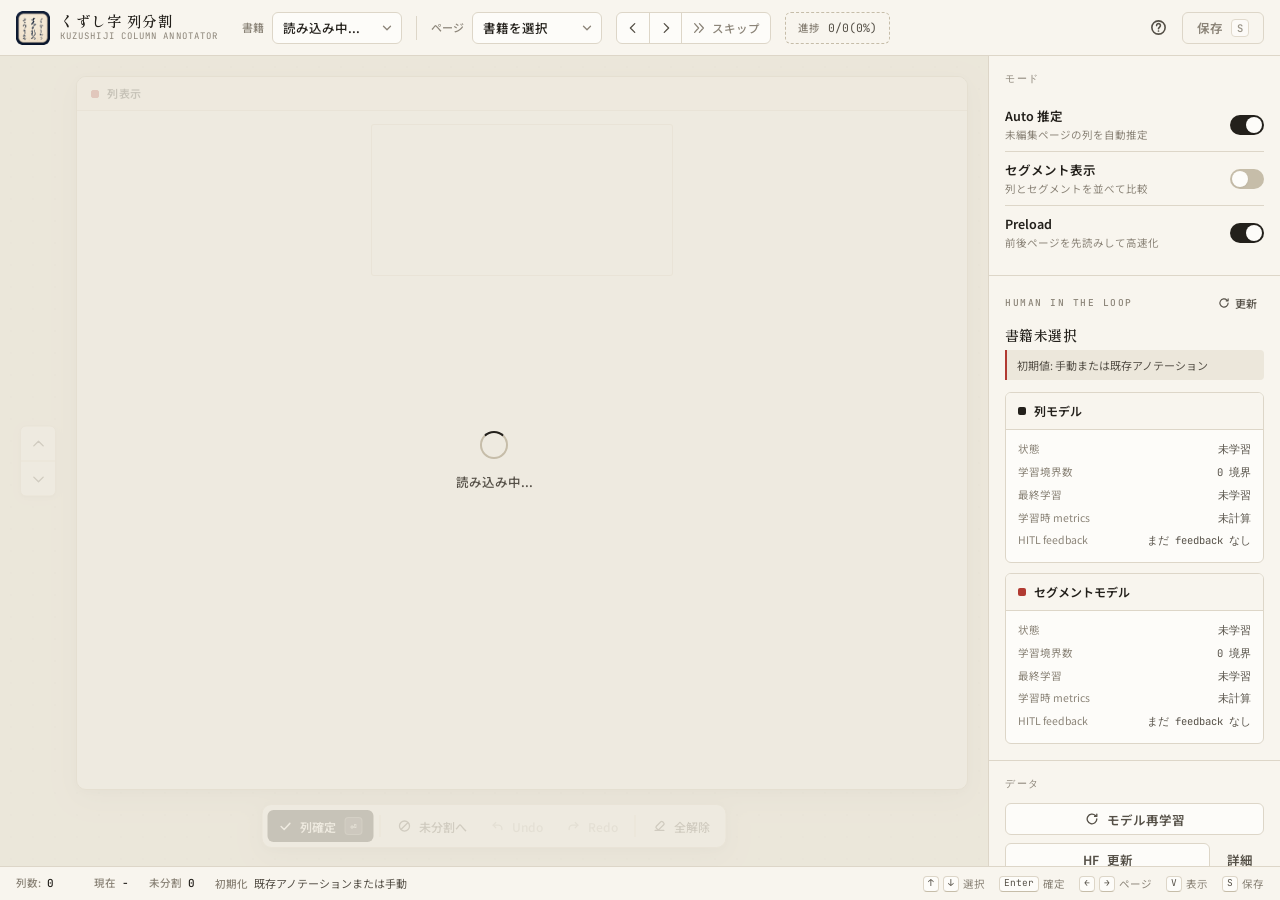
==== commit b5843c4f: "Modify the application's appearance to v2.2 and add icon." ====
--- a/templates/index.html
+++ b/templates/index.html
@@ -5,7 +5,9 @@
     <meta name="viewport" content="width=device-width, initial-scale=1.0">
     <title>くずし字列分割アノテーションツール</title>
     <meta name="description" content="日本古典籍くずし字データセットの列分割アノテーションツール">
-    <link rel="stylesheet" href="/static/style.css?v=10">
+    <link rel="icon" type="image/png" href="/static/icon.png">
+    <link rel="apple-touch-icon" href="/static/icon.png">
+    <link rel="stylesheet" href="/static/style.css?v=11">
     <link rel="preconnect" href="https://fonts.googleapis.com">
     <link rel="preconnect" href="https://fonts.gstatic.com" crossorigin>
     <link href="https://fonts.googleapis.com/css2?family=Shippori+Mincho:wght@500;600;700&family=Noto+Sans+JP:wght@400;500;600;700&family=JetBrains+Mono:wght@400;500&display=swap" rel="stylesheet">
@@ -15,7 +17,7 @@
         <!-- ヘッダー -->
         <header class="topbar">
             <div class="topbar__brand">
-                <span class="brand-mark" aria-hidden="true">列</span>
+                <img class="brand-mark" src="/static/icon.png" alt="" width="34" height="34" aria-hidden="true">
                 <div class="brand-text">
                     <h1 class="brand-text__title">くずし字 列分割</h1>
                     <span class="brand-text__sub">Kuzushiji Column Annotator</span>
--- a/static/style.css
+++ b/static/style.css
@@ -159,16 +159,11 @@
 }
 
 .brand-mark {
-    display: grid;
-    place-items: center;
-    width: 32px;
-    height: 32px;
-    font-family: var(--font-serif);
-    font-size: 17px;
-    font-weight: 600;
-    color: var(--surface-raised);
-    background: var(--ink);
+    display: block;
+    width: 34px;
+    height: 34px;
     border-radius: var(--radius-md);
+    object-fit: cover;
     user-select: none;
 }
 
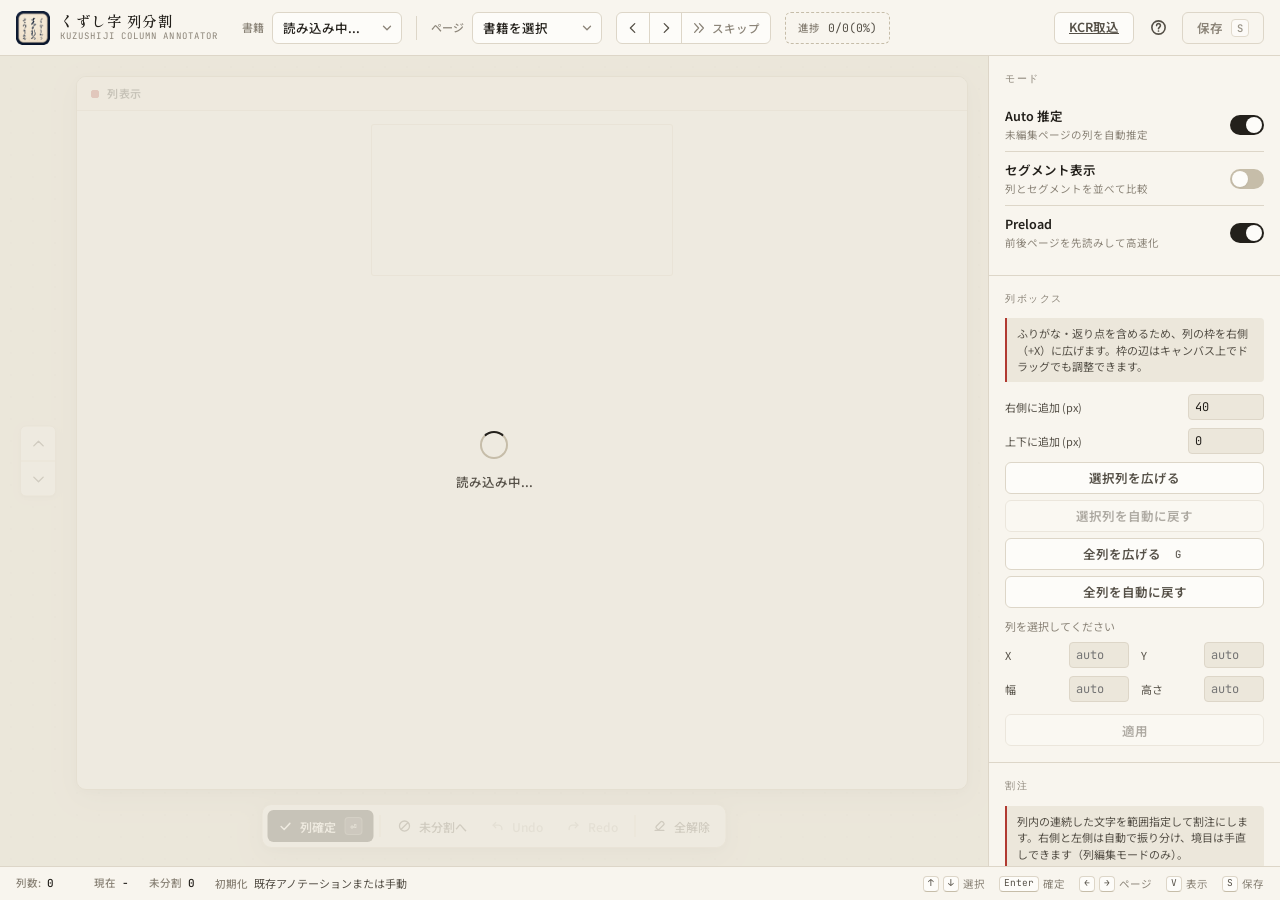
==== commit dff12334: "列ボックス拡張・割注・完了条件・性能最適化とKCRインポートを追加 - 列ボックス: 明示ボックスの保存・リサイズ・一括拡張、未調整ページの自動拡張と自動保存 - 割注 (WARI): 文字単位でタグ" ====
--- a/templates/index.html
+++ b/templates/index.html
@@ -51,7 +51,7 @@
                     <button id="btn-next" class="pager__btn" title="次のページ (→)" aria-label="次のページ">
                         <svg viewBox="0 0 16 16" fill="none" aria-hidden="true"><path d="M6 3l5 5-5 5" stroke="currentColor" stroke-width="1.5" stroke-linecap="round" stroke-linejoin="round"/></svg>
                     </button>
-                    <button id="btn-skip-next" class="pager__btn pager__btn--skip" title="保存せず次のページへスキップ">
+                    <button id="btn-skip-next" class="pager__btn pager__btn--skip" title="保存せず次のページへスキップ (Shift+→)">
                         <svg viewBox="0 0 16 16" fill="none" aria-hidden="true"><path d="M3 3l4.5 5L3 13M8.5 3L13 8l-4.5 5" stroke="currentColor" stroke-width="1.5" stroke-linecap="round" stroke-linejoin="round"/></svg>
                         <span>スキップ</span>
                     </button>
@@ -63,6 +63,7 @@
             </div>
 
             <div class="topbar__actions">
+                <a href="/kcr-import" class="btn btn--outline">KCR取込</a>
                 <button id="btn-help" class="icon-btn" title="ヘルプ (H)" aria-label="ヘルプ">
                     <svg viewBox="0 0 16 16" fill="none" aria-hidden="true"><circle cx="8" cy="8" r="6.25" stroke="currentColor" stroke-width="1.5"/><path d="M6.2 6.2a1.8 1.8 0 113 1.3c-.55.5-1.2.8-1.2 1.6" stroke="currentColor" stroke-width="1.5" stroke-linecap="round"/><circle cx="8" cy="11.3" r=".8" fill="currentColor"/></svg>
                 </button>
@@ -167,6 +168,58 @@
                             <input type="checkbox" id="preload-toggle" class="switch__input">
                             <span class="switch" aria-hidden="true"></span>
                         </label>
+                    </div>
+                </section>
+
+                <section class="inspector__section column-box-panel" id="column-box-panel">
+                    <h2 class="inspector__heading">列ボックス</h2>
+                    <p class="inspector__note">ふりがな・返り点を含めるため、列の枠を右側（+X）に広げます。枠の辺はキャンバス上でドラッグでも調整できます。</p>
+
+                    <label class="column-box-panel__field" for="column-box-extend-px">
+                        <span class="column-box-panel__label">右側に追加 (px)</span>
+                        <input type="number" id="column-box-extend-px" class="column-box-panel__input" min="1" step="1" value="40">
+                    </label>
+                    <label class="column-box-panel__field" for="column-box-extend-vertical-px">
+                        <span class="column-box-panel__label">上下に追加 (px)</span>
+                        <input type="number" id="column-box-extend-vertical-px" class="column-box-panel__input" min="0" step="1" value="0">
+                    </label>
+                    <div class="column-box-panel__actions">
+                        <button type="button" id="btn-extend-selected-column" class="btn btn--outline btn--block" title="選択列の右側を広げる (E)">選択列を広げる</button>
+                        <button type="button" id="btn-reset-selected-column-box" class="btn btn--outline btn--block" title="選択列のボックスを文字範囲の自動値に戻す" disabled>選択列を自動に戻す</button>
+                        <button type="button" id="btn-extend-all-columns" class="btn btn--outline btn--block" title="全列のボックスを広げる (G)">全列を広げる <kbd class="btn__kbd">G</kbd></button>
+                        <button type="button" id="btn-reset-column-boxes" class="btn btn--outline btn--block" title="全列のボックスを文字範囲の自動値に戻す">全列を自動に戻す</button>
+                    </div>
+
+                    <p class="column-box-panel__state" id="column-box-state">列を選択してください</p>
+                    <div class="column-box-panel__grid">
+                        <label class="column-box-panel__field" for="column-box-x">
+                            <span class="column-box-panel__label">X</span>
+                            <input type="number" id="column-box-x" class="column-box-panel__input" step="1" placeholder="auto" disabled>
+                        </label>
+                        <label class="column-box-panel__field" for="column-box-y">
+                            <span class="column-box-panel__label">Y</span>
+                            <input type="number" id="column-box-y" class="column-box-panel__input" step="1" placeholder="auto" disabled>
+                        </label>
+                        <label class="column-box-panel__field" for="column-box-width">
+                            <span class="column-box-panel__label">幅</span>
+                            <input type="number" id="column-box-width" class="column-box-panel__input" min="1" step="1" placeholder="auto" disabled>
+                        </label>
+                        <label class="column-box-panel__field" for="column-box-height">
+                            <span class="column-box-panel__label">高さ</span>
+                            <input type="number" id="column-box-height" class="column-box-panel__input" min="1" step="1" placeholder="auto" disabled>
+                        </label>
+                    </div>
+                    <button type="button" id="btn-apply-column-box" class="btn btn--outline btn--block" disabled>適用</button>
+                </section>
+
+                <section class="inspector__section wari-panel" id="wari-panel">
+                    <h2 class="inspector__heading">割注</h2>
+                    <p class="inspector__note">列内の連続した文字を範囲指定して割注にします。右側と左側は自動で振り分け、境目は手直しできます（列編集モードのみ）。</p>
+                    <p class="wari-panel__state" id="wari-state">割注なし</p>
+                    <div class="wari-panel__actions">
+                        <button type="button" id="btn-wari-range" class="btn btn--outline btn--block" title="範囲の開始/確定 (W)" disabled>範囲を開始/確定</button>
+                        <button type="button" id="btn-wari-sep" class="btn btn--outline btn--block" title="選択文字から後ろを左側にする (Shift+W)" disabled>選択文字を境目にする</button>
+                        <button type="button" id="btn-wari-remove" class="btn btn--outline btn--block" title="選択文字が属する割注を解除" disabled>選択文字の割注を解除</button>
                     </div>
                 </section>
 
@@ -307,7 +360,7 @@
             <div class="help-content">
                 <section class="help-section">
                     <h3>概要</h3>
-                    <p>日本古典籍くずし字データセットの列分割アノテーションを行うツールです。各文字のbboxを列単位でグループ化し、列画像とCSVアノテーションを出力します。</p>
+                    <p>日本古典籍くずし字データセットの列分割アノテーションを行うツールです。各文字のbboxを列単位でグループ化し、アノテーションをCSVに保存します。</p>
                 </section>
 
                 <section class="help-section">
@@ -317,7 +370,7 @@
                         <li>↓キーで列の最後の文字まで移動</li>
                         <li>次の列の先頭文字でEnterキー → 直前までが列として確定</li>
                         <li>最後の列は、最後の文字でEnterキー → 残り全部が確定</li>
-                        <li>Sキーで保存 → CSVと列画像を出力</li>
+                        <li>Sキーで保存 → アノテーションCSVを更新</li>
                     </ol>
                 </section>
 
@@ -326,6 +379,7 @@
                     <table class="help-table">
                         <tr><td><kbd>↑</kbd> <kbd>↓</kbd></td><td>文字選択を移動</td></tr>
                         <tr><td><kbd>←</kbd> <kbd>→</kbd></td><td>前後のページへ移動</td></tr>
+                        <tr><td><kbd>Shift</kbd> + <kbd>→</kbd></td><td>保存せず次のページへスキップ</td></tr>
                         <tr><td><kbd>Enter</kbd></td><td>列を確定（選択した文字から新しい列開始）</td></tr>
                         <tr><td><kbd>Z</kbd></td><td>元に戻す (Undo)</td></tr>
                         <tr><td><kbd>Y</kbd></td><td>やり直し (Redo)</td></tr>
@@ -335,6 +389,11 @@
                         <tr><td><kbd>N</kbd></td><td>選択文字を未分割に戻す</td></tr>
                         <tr><td><kbd>Shift</kbd> + <kbd>N</kbd></td><td>全解除（全て未分割に戻す）</td></tr>
                         <tr><td><kbd>A</kbd></td><td>Autoモード ON/OFF 切り替え</td></tr>
+                        <tr><td><kbd>E</kbd></td><td>選択列のボックスを右側に広げる（右側に追加 px 分、上下に追加 px も同時に上下へ広げる）</td></tr>
+                        <tr><td><kbd>Shift</kbd> + <kbd>E</kbd></td><td>選択列のボックスを右側から狭める（最小幅 8px。上下も同時に狭める）</td></tr>
+                        <tr><td><kbd>G</kbd></td><td>全列のボックスを広げる（右側・上下に追加 px 分）</td></tr>
+                        <tr><td><kbd>W</kbd></td><td>割注の範囲指定（1回目で開始、終了文字を選んで2回目で確定。開始文字で再実行すると取り消し）</td></tr>
+                        <tr><td><kbd>Shift</kbd> + <kbd>W</kbd></td><td>選択文字を割注の右/左の境目にする（選択文字から後ろが左）</td></tr>
                         <tr><td><kbd>Enter</kbd> (セグメント表示)</td><td>セグメントを分割（選択列の位置で分割）</td></tr>
                         <tr><td><kbd>N</kbd> (セグメント表示)</td><td>セグメントを結合（前のセグメントと結合）</td></tr>
                         <tr><td><kbd>R</kbd> (セグメント表示)</td><td>Segment ID を変更</td></tr>
@@ -352,6 +411,33 @@
                 </section>
 
                 <section class="help-section">
+                    <h3>列ボックス</h3>
+                    <p>縦書きでは、ふりがなや返り点が列の右側（+X）に付きます。列ボックスは、列の枠を文字の範囲より広げて、これらを含めるための設定です。</p>
+                    <ul>
+                        <li>キャンバス上で、全列の右辺・上辺・下辺と、選択中の列の左辺をドラッグしてサイズを変えられます（最小 8px）。</li>
+                        <li>右パネルの「列ボックス」で「右側に追加 (px)」と「上下に追加 (px)」（既定 0。上へ・下へ各px）を指定し、「選択列を広げる」または「全列を広げる」（<kbd>G</kbd>）で一括して広げられます。</li>
+                        <li>「選択列を自動に戻す」は、選択中の列だけを文字範囲に基づく自動値に戻します（すでに自動の列では押せません）。</li>
+                        <li>「全列を自動に戻す」は、調整した枠をすべて文字範囲に基づく自動値に戻します。</li>
+                        <li>列を確定（<kbd>Enter</kbd> / 列確定）すると、新しくできた列には現在の px 設定（右側・上下）が自動で適用されます。既存の列を途中で分割したときの2列も同様です。両方の px が 0 のときは広げません。</li>
+                        <li>ボックスが1つも調整されていないページでは、読み込み時に現在の px 設定で自動的に全列を広げます。そのまま何も編集せずに次ページへ進むと、自動で保存されます。</li>
+                        <li>X / Y / 幅 / 高さを入力して「適用」すると、数値で指定できます。未調整の列は「自動」（文字範囲）です。</li>
+                        <li>操作は Z / Y で元に戻せます。保存すると CSV に Column X / Y / Width / Height が出力されます。</li>
+                    </ul>
+                </section>
+
+                <section class="help-section">
+                    <h3>割注</h3>
+                    <p>割注は、本文の行の中で二行に割って小さく書かれた注です。右側の行（right）を先に、左側の行（left）を後に読みます。</p>
+                    <ul>
+                        <li>割注の最初の文字を選んで <kbd>W</kbd>（または「範囲を開始/確定」）、最後の文字を選んでもう一度 <kbd>W</kbd> を押すと範囲が確定します。同じ列の連続した2文字以上が対象です。</li>
+                        <li>右/左は文字のX位置から自動で振り分けます。違う場合は、左側の先頭にしたい文字を選んで <kbd>Shift</kbd> + <kbd>W</kbd>（「選択文字を境目にする」）で直せます。</li>
+                        <li>「選択文字の割注を解除」で、その文字が属する割注全体を解除します。</li>
+                        <li>列を分割したり、文字を未分割に戻したりして、割注が列をまたぐ場合は、その割注は自動的に解除されます。</li>
+                        <li>操作は列編集モードでのみ行えます。Z / Y で元に戻せます。保存すると CSV に Wari ID / Wari Part が出力されます。</li>
+                    </ul>
+                </section>
+
+                <section class="help-section">
                     <h3>Autoモード</h3>
                     <p>ONにすると、既存のアノテーションがないページを開いた時に、X座標に基づいて自動で列を推定します。推定結果を修正してから保存できます。</p>
                     <p>学習済みモデルがある場合は、Auto推定より先にモデル推論結果を初期値として読み込みます。優先順位は「書籍別モデル → 全書籍共通モデル → 従来Auto」です。</p>
@@ -375,7 +461,7 @@
                     <ul>
                         <li><code>output/{book_id}/column_annotation.csv</code> - 列アノテーションCSV</li>
                         <li><code>output_seg/{book_id}/column_annotation.csv</code> - セグメントアノテーションCSV（Segment ID追加）</li>
-                        <li><code>output/{book_id}/columns/{page_id}_col0001.jpg</code> - 列画像</li>
+                        <li><code>output/{book_id}/columns/{page_id}_col0001.jpg</code> - 生成済みの列画像（保存時に生成・更新しません）</li>
                     </ul>
                 </section>
             </div>
@@ -383,6 +469,6 @@
     </dialog>
 
     <script src="/static/annotation_colors.js?v=5"></script>
-    <script src="/static/app.js?v=14"></script>
+    <script src="/static/app.js?v=24"></script>
 </body>
 </html>
--- a/static/style.css
+++ b/static/style.css
@@ -846,6 +846,77 @@
     border-radius: 0 var(--radius-sm) var(--radius-sm) 0;
 }
 
+/* ----- 列ボックス ----- */
+.column-box-panel__field {
+    display: flex;
+    align-items: center;
+    justify-content: space-between;
+    gap: 8px;
+    margin-bottom: 8px;
+}
+
+.column-box-panel__label {
+    font-size: 11px;
+    color: var(--ink-soft);
+}
+
+.column-box-panel__input {
+    width: 76px;
+    padding: 4px 6px;
+    font-family: var(--font-mono);
+    font-size: 12px;
+    color: var(--ink);
+    background: var(--paper);
+    border: 1px solid var(--line);
+    border-radius: var(--radius-sm);
+}
+
+.column-box-panel__input:focus {
+    outline: none;
+    border-color: var(--accent);
+}
+
+.column-box-panel__input:disabled {
+    color: var(--muted);
+}
+
+.column-box-panel__actions {
+    display: flex;
+    flex-direction: column;
+    gap: 6px;
+    margin-bottom: 10px;
+}
+
+.column-box-panel__state {
+    margin-bottom: 8px;
+    font-size: 11px;
+    color: var(--muted);
+}
+
+.column-box-panel__grid {
+    display: grid;
+    grid-template-columns: 1fr 1fr;
+    column-gap: 12px;
+    margin-bottom: 4px;
+}
+
+.column-box-panel__grid .column-box-panel__input {
+    width: 60px;
+}
+
+.wari-panel__state {
+    margin-bottom: 8px;
+    font-size: 12px;
+    font-weight: 500;
+    color: var(--ink-soft);
+}
+
+.wari-panel__actions {
+    display: flex;
+    flex-direction: column;
+    gap: 6px;
+}
+
 .text-btn {
     display: inline-flex;
     align-items: center;
